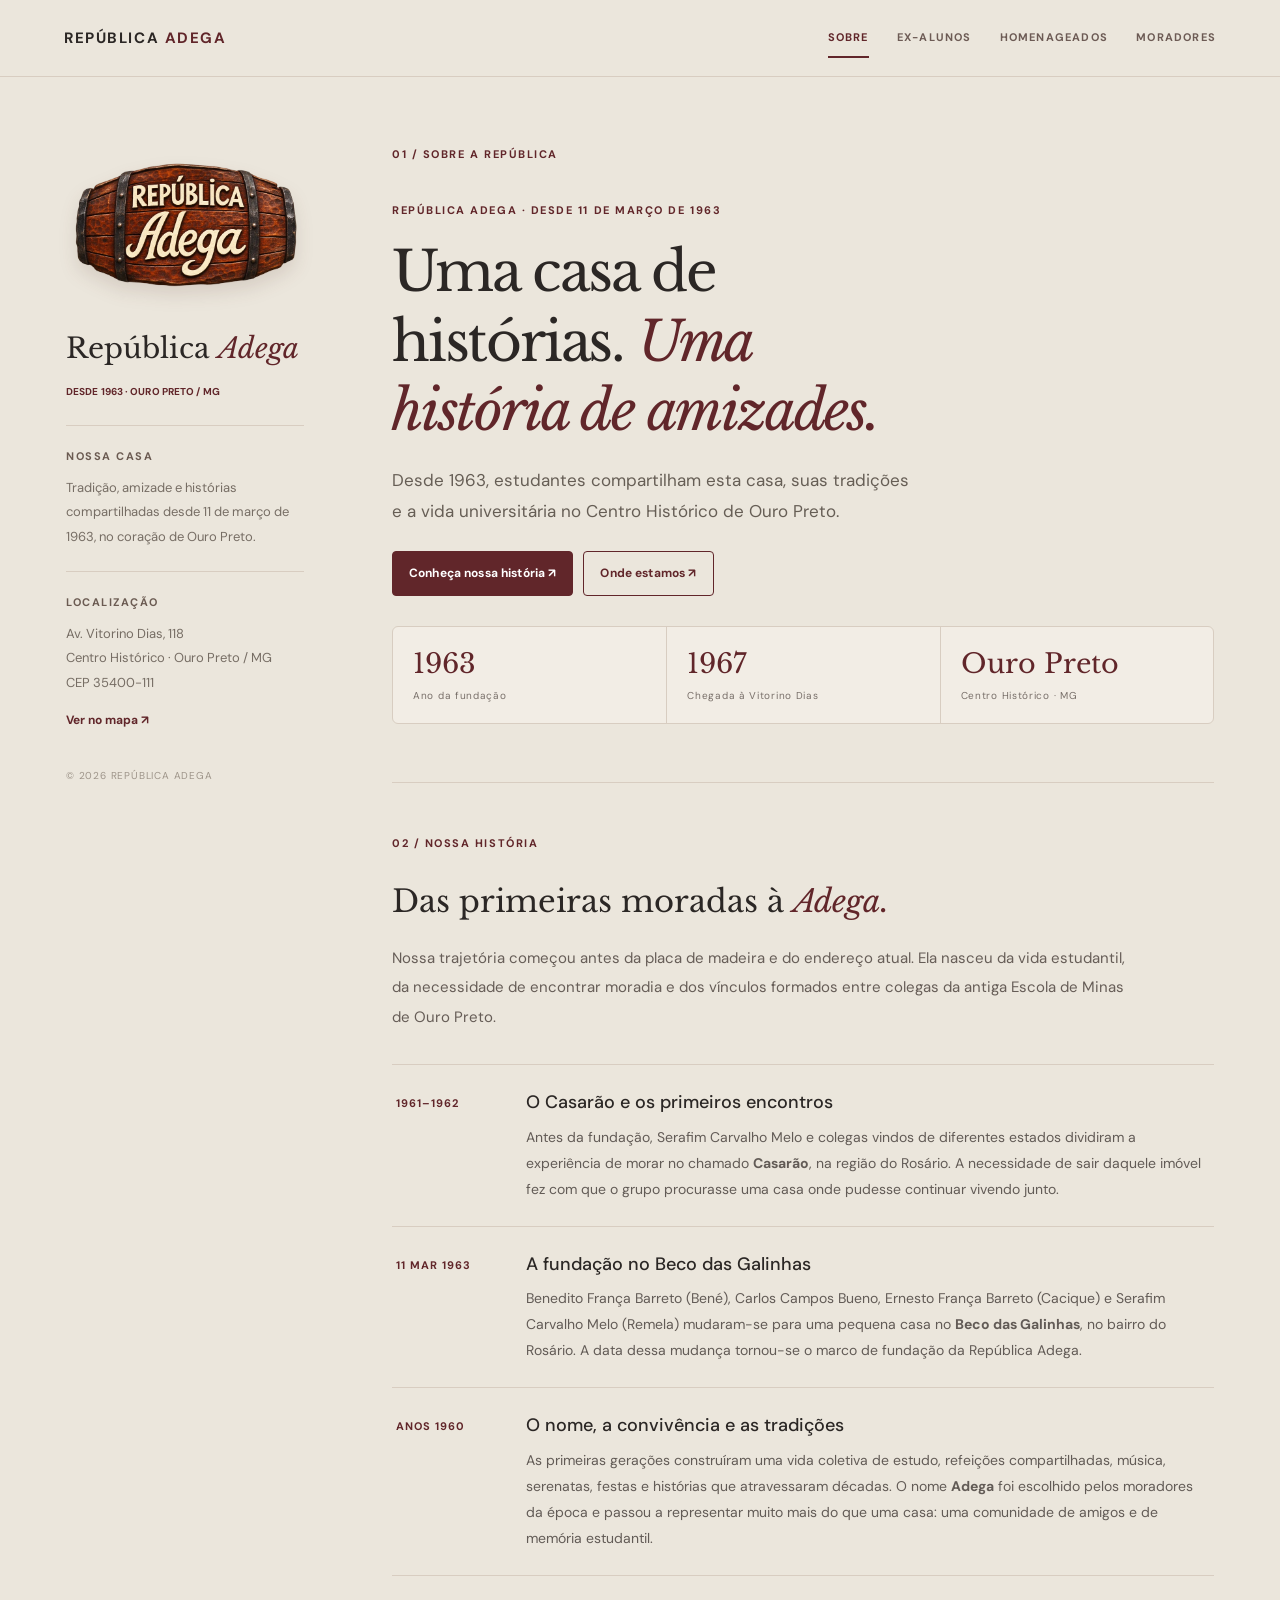
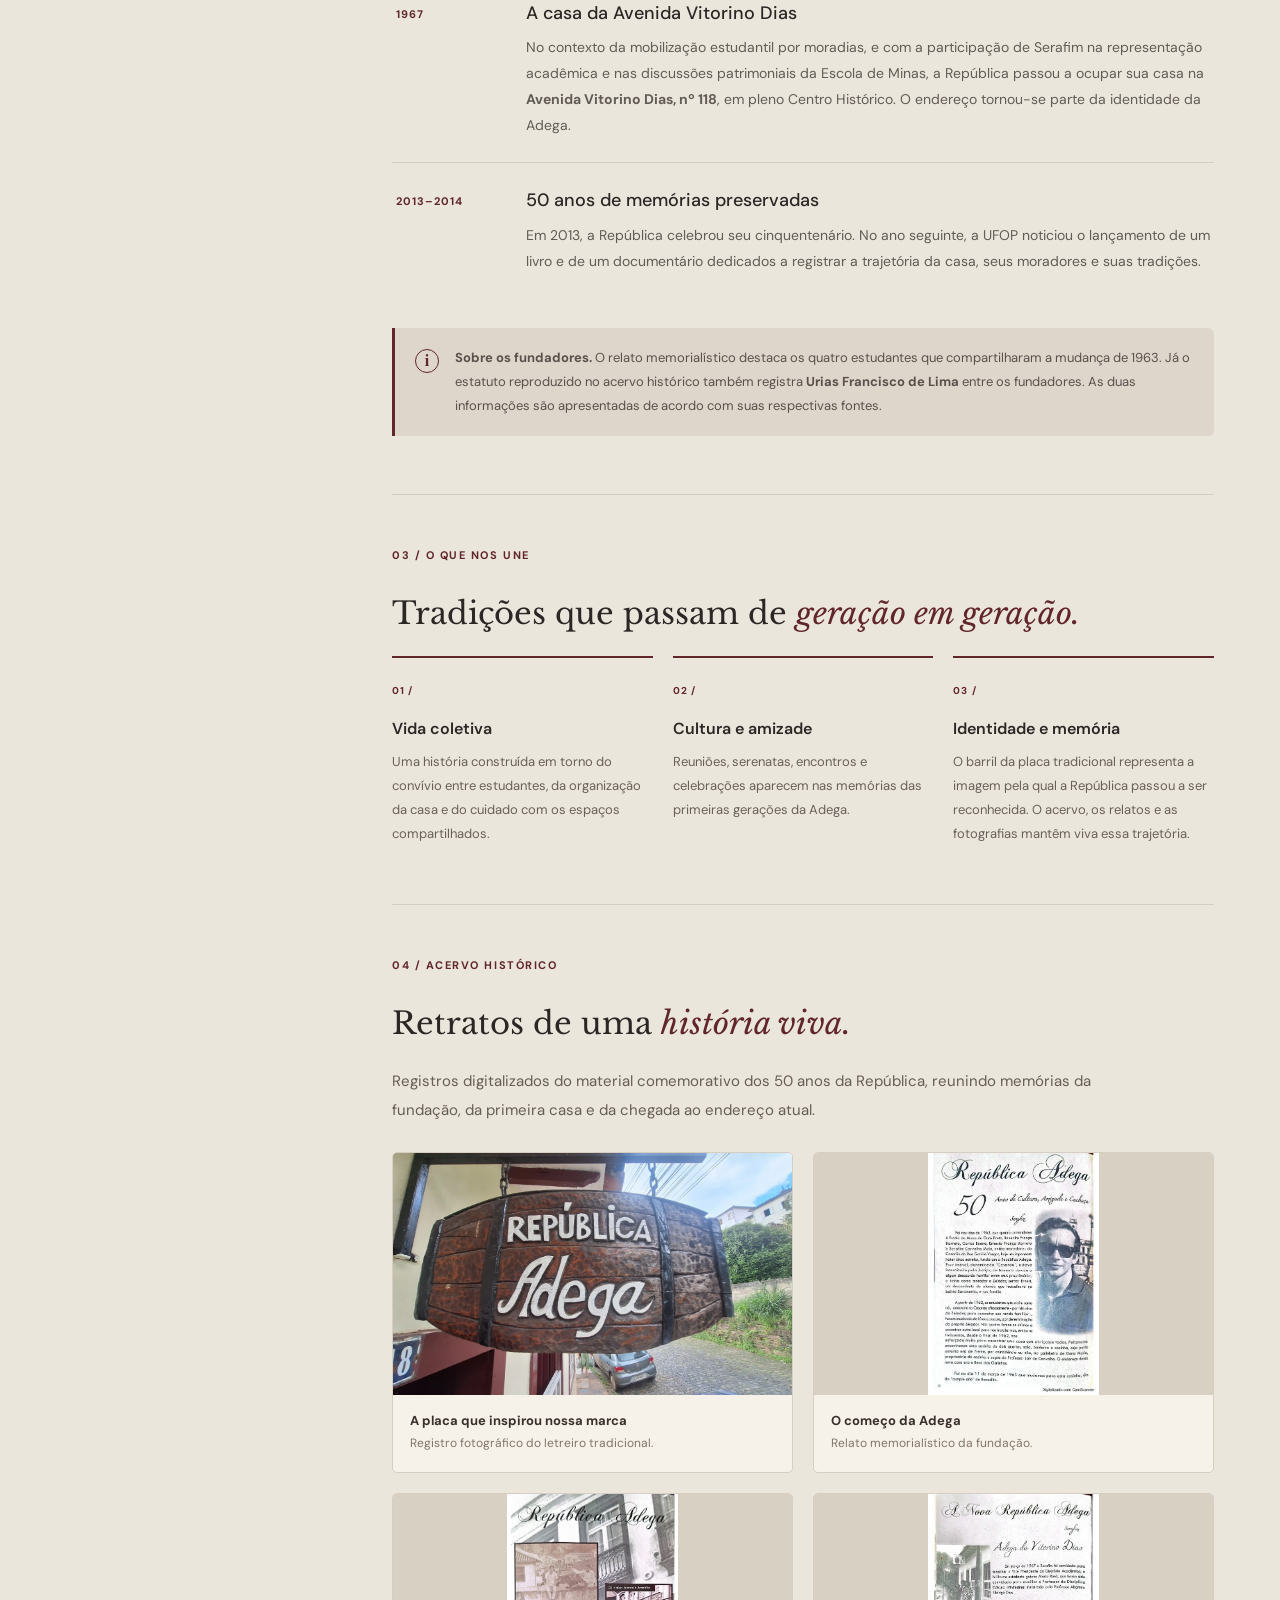
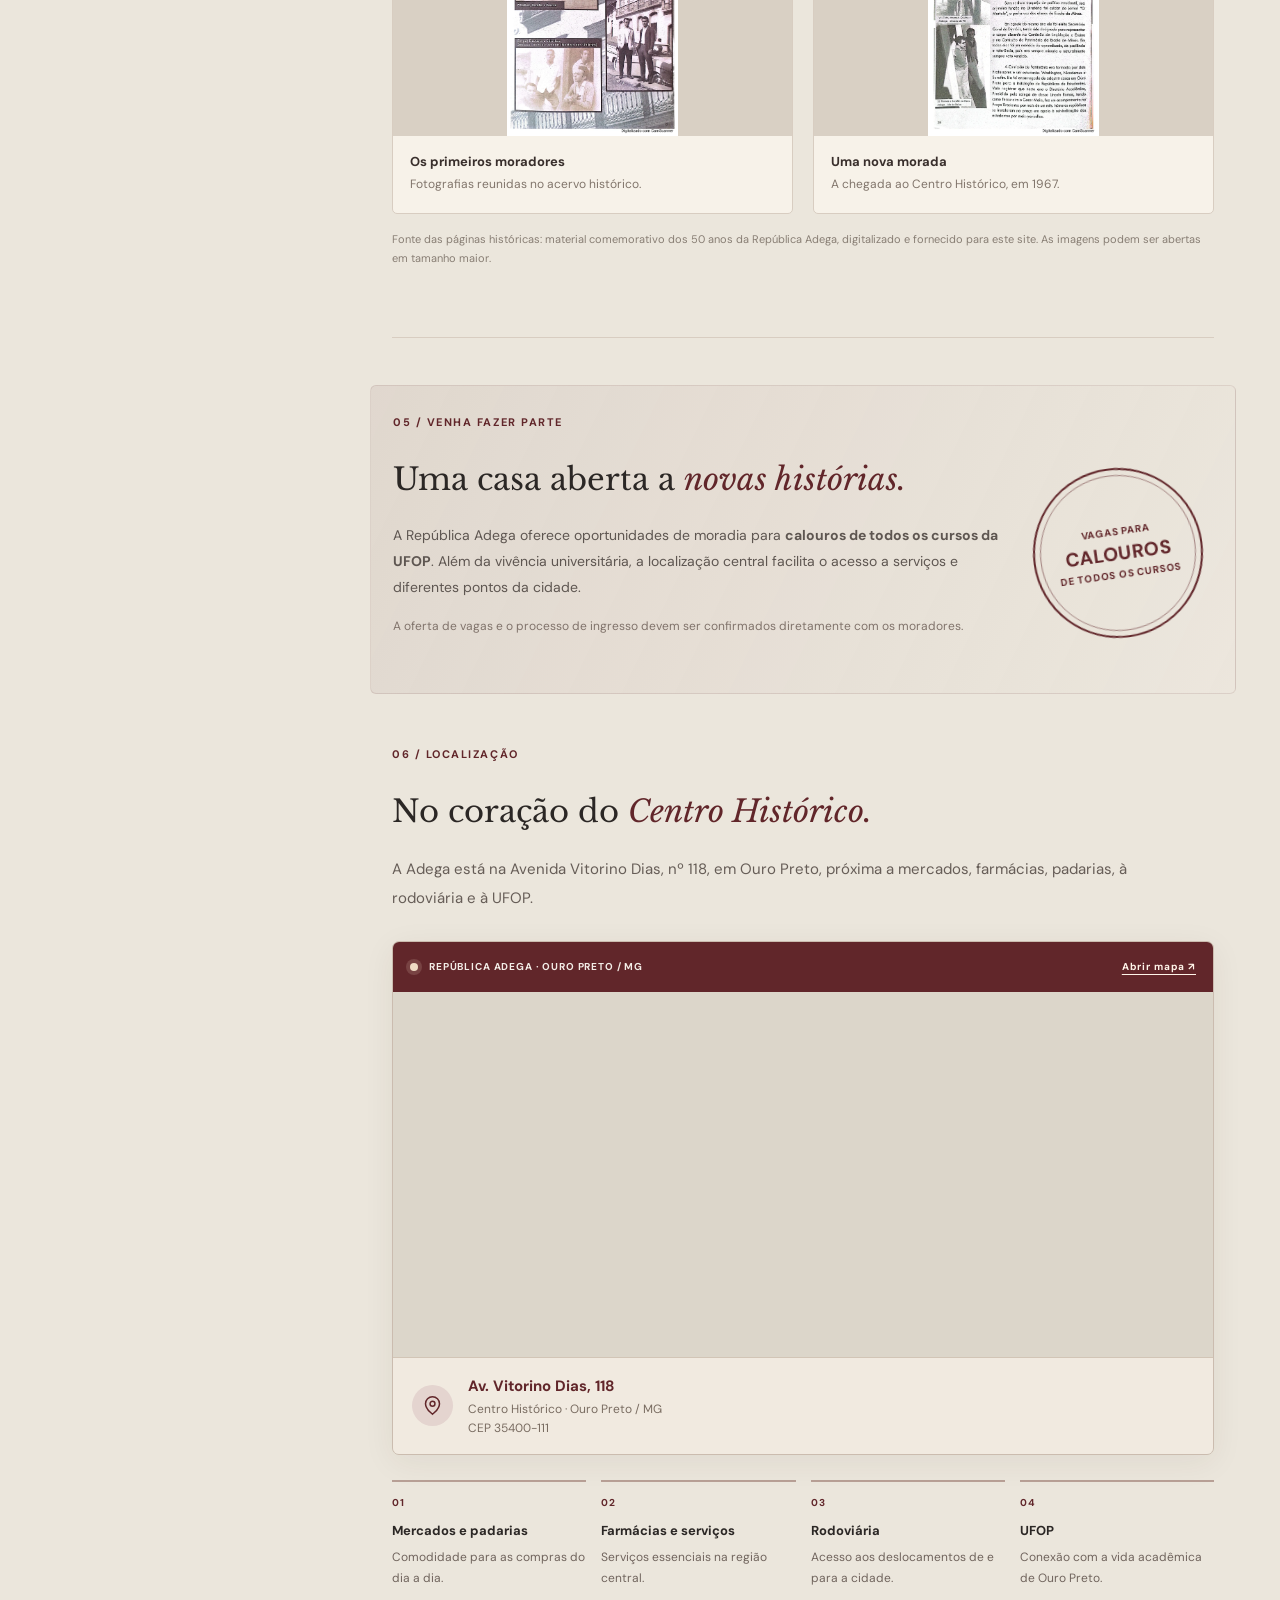
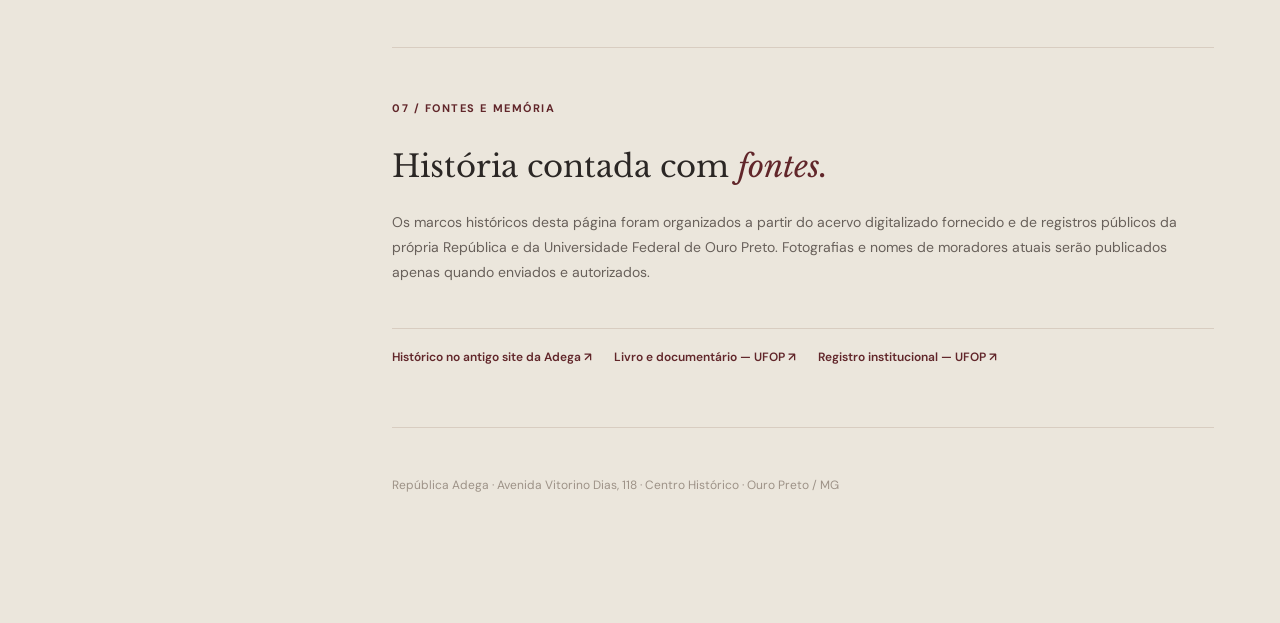
==== index.html @ cd4dc360 "Add files via upload" ====
<!DOCTYPE html>

<html lang="pt-BR">
<head>
<meta charset="utf-8"/><meta content="width=device-width,initial-scale=1" name="viewport"/>
<meta content="#ebe6dc" name="theme-color"/><meta content="A história da República Adega desde 1963, no Centro Histórico de Ouro Preto. Conheça as tradições, o acervo e a localização na Avenida Vitorino Dias, 118." name="description"/>
<meta content="Sobre — República Adega" property="og:title"/><meta content="A história da República Adega desde 1963, no Centro Histórico de Ouro Preto. Conheça as tradições, o acervo e a localização na Avenida Vitorino Dias, 118." property="og:description"/><meta content="website" property="og:type"/><meta content="pt_BR" property="og:locale"/>
<meta content="https://gabrielxcosta.github.io/republica-adega/imagens/logo-adega.png" property="og:image"/>
<link href="https://gabrielxcosta.github.io/republica-adega/" rel="canonical"/><link href="imagens/logo-adega.png" rel="icon" type="image/png"/><link href="imagens/logo-adega.png" rel="apple-touch-icon"/>
<link href="assets/site.css" rel="stylesheet"/><title>Sobre — República Adega</title>
</head>
<body data-page="sobre">
<header class="site-header"><a aria-label="República Adega — início" class="brand" href="index.html">REPÚBLICA <span class="red">ADEGA</span></a><button aria-controls="primary-nav" aria-expanded="false" aria-label="Abrir menu" class="mobile-menu" type="button">MENU <span aria-hidden="true">☰</span></button><nav aria-label="Navegação principal" class="site-nav" id="primary-nav"><a aria-current="page" class="active" data-nav="sobre" href="index.html">SOBRE</a><a data-nav="ex-alunos" href="ex-alunos.html">EX-ALUNOS</a><a data-nav="homenageados" href="homenageados.html">HOMENAGEADOS</a><a data-nav="moradores" href="moradores.html">MORADORES</a></nav></header>
<main class="page-shell"><div id="sidebar"><aside class="sidebar-inner">
<a aria-label="Voltar à página inicial" class="sidebar-logo-link" href="index.html"><img alt="Logo principal da República Adega, no formato de barril de madeira" class="sidebar-logo" height="466" src="imagens/logo-adega-700.webp" width="700"/></a>
<h2 class="sidebar-name">República <em>Adega</em></h2><span class="sidebar-email">DESDE 1963 · OURO PRETO / MG</span>
<div class="sidebar-divider"></div><h3 class="sidebar-title">NOSSA CASA</h3><p class="sidebar-text">Tradição, amizade e histórias compartilhadas desde 11 de março de 1963, no coração de Ouro Preto.</p>
<div class="sidebar-divider"></div><h3 class="sidebar-title">LOCALIZAÇÃO</h3><p class="sidebar-text">Av. Vitorino Dias, 118<br/>Centro Histórico · Ouro Preto / MG<br/>CEP 35400-111</p>
<a class="sidebar-mini-link" href="index.html#localizacao">Ver no mapa ↗</a>
<div class="sidebar-footer">© 2026 REPÚBLICA ADEGA</div></aside></div>
<div class="page-main">
<section class="paper reveal introduction" id="sobre">
<div class="section-kicker">01 / SOBRE A REPÚBLICA</div>
<div class="about-heading">
<div class="intro-copy"><p class="tiny red">REPÚBLICA ADEGA · DESDE 11 DE MARÇO DE 1963</p>
<h1>Uma casa de histórias. <em>Uma história de amizades.</em></h1>
<p class="large">Desde 1963, estudantes compartilham esta casa, suas tradições e a vida universitária no Centro Histórico de Ouro Preto.</p>
<div class="hero-actions"><a class="btn" href="#historia">Conheça nossa história <span aria-hidden="true">↗</span></a><a class="btn ghost" href="#localizacao">Onde estamos <span aria-hidden="true">↗</span></a></div>
</div>
</div>
<div aria-label="Marcos da República Adega" class="stat-ribbon"><div><strong>1963</strong><span>Ano da fundação</span></div><div><strong>1967</strong><span>Chegada à Vitorino Dias</span></div><div><strong>Ouro Preto</strong><span>Centro Histórico · MG</span></div></div>
</section>
<section class="paper reveal" id="historia">
<div class="section-kicker">02 / NOSSA HISTÓRIA</div>
<h2 class="section-title">Das primeiras moradas à <em>Adega.</em></h2>
<p class="section-intro">Nossa trajetória começou antes da placa de madeira e do endereço atual. Ela nasceu da vida estudantil, da necessidade de encontrar moradia e dos vínculos formados entre colegas da antiga Escola de Minas de Ouro Preto.</p>
<div class="timeline modern-timeline">
<article><span class="time-mark">1961–1962</span><div><h3>O Casarão e os primeiros encontros</h3><p>Antes da fundação, Serafim Carvalho Melo e colegas vindos de diferentes estados dividiram a experiência de morar no chamado <strong>Casarão</strong>, na região do Rosário. A necessidade de sair daquele imóvel fez com que o grupo procurasse uma casa onde pudesse continuar vivendo junto.</p></div></article>
<article><span class="time-mark">11 MAR 1963</span><div><h3>A fundação no Beco das Galinhas</h3><p>Benedito França Barreto (Bené), Carlos Campos Bueno, Ernesto França Barreto (Cacique) e Serafim Carvalho Melo (Remela) mudaram-se para uma pequena casa no <strong>Beco das Galinhas</strong>, no bairro do Rosário. A data dessa mudança tornou-se o marco de fundação da República Adega.</p></div></article>
<article><span class="time-mark">ANOS 1960</span><div><h3>O nome, a convivência e as tradições</h3><p>As primeiras gerações construíram uma vida coletiva de estudo, refeições compartilhadas, música, serenatas, festas e histórias que atravessaram décadas. O nome <strong>Adega</strong> foi escolhido pelos moradores da época e passou a representar muito mais do que uma casa: uma comunidade de amigos e de memória estudantil.</p></div></article>
<article><span class="time-mark">1967</span><div><h3>A casa da Avenida Vitorino Dias</h3><p>No contexto da mobilização estudantil por moradias, e com a participação de Serafim na representação acadêmica e nas discussões patrimoniais da Escola de Minas, a República passou a ocupar sua casa na <strong>Avenida Vitorino Dias, nº 118</strong>, em pleno Centro Histórico. O endereço tornou-se parte da identidade da Adega.</p></div></article>
<article><span class="time-mark">2013–2014</span><div><h3>50 anos de memórias preservadas</h3><p>Em 2013, a República celebrou seu cinquentenário. No ano seguinte, a UFOP noticiou o lançamento de um livro e de um documentário dedicados a registrar a trajetória da casa, seus moradores e suas tradições.</p></div></article>
</div>
<div class="history-note"><span aria-hidden="true" class="note-symbol">i</span><p><strong>Sobre os fundadores.</strong> O relato memorialístico destaca os quatro estudantes que compartilharam a mudança de 1963. Já o estatuto reproduzido no acervo histórico também registra <strong>Urias Francisco de Lima</strong> entre os fundadores. As duas informações são apresentadas de acordo com suas respectivas fontes.</p></div>
</section>
<section class="paper reveal history-detail">
<div class="section-kicker">03 / O QUE NOS UNE</div><h2 class="section-title">Tradições que passam de <em>geração em geração.</em></h2>
<div class="tradition-grid">
<div class="tradition"><span>01 /</span><h3>Vida coletiva</h3><p>Uma história construída em torno do convívio entre estudantes, da organização da casa e do cuidado com os espaços compartilhados.</p></div>
<div class="tradition"><span>02 /</span><h3>Cultura e amizade</h3><p>Reuniões, serenatas, encontros e celebrações aparecem nas memórias das primeiras gerações da Adega.</p></div>
<div class="tradition"><span>03 /</span><h3>Identidade e memória</h3><p>O barril da placa tradicional representa a imagem pela qual a República passou a ser reconhecida. O acervo, os relatos e as fotografias mantêm viva essa trajetória.</p></div>
</div>
</section>
<section class="paper reveal" id="acervo">
<div class="section-kicker">04 / ACERVO HISTÓRICO</div><h2 class="section-title">Retratos de uma <em>história viva.</em></h2>
<p class="section-intro">Registros digitalizados do material comemorativo dos 50 anos da República, reunindo memórias da fundação, da primeira casa e da chegada ao endereço atual.</p>
<div class="archive-grid">
<figure class="archive-feature"><a href="imagens/placa-original.webp" rel="noopener" target="_blank"><img alt="Placa de madeira original da República Adega, pendurada na fachada" loading="lazy" src="imagens/placa-original.webp"/></a><figcaption><strong>A placa que inspirou nossa marca</strong><span>Registro fotográfico do letreiro tradicional.</span></figcaption></figure>
<figure><a href="imagens/historia-fundacao.webp" rel="noopener" target="_blank"><img alt="Página histórica sobre a fundação da República Adega" loading="lazy" src="imagens/historia-fundacao.webp"/></a><figcaption><strong>O começo da Adega</strong><span>Relato memorialístico da fundação.</span></figcaption></figure>
<figure><a href="imagens/album-fundadores.webp" rel="noopener" target="_blank"><img alt="Fotografias históricas dos primeiros moradores da República Adega" loading="lazy" src="imagens/album-fundadores.webp"/></a><figcaption><strong>Os primeiros moradores</strong><span>Fotografias reunidas no acervo histórico.</span></figcaption></figure>
<figure><a href="imagens/historia-vitorino-dias.webp" rel="noopener" target="_blank"><img alt="Página do acervo sobre a mudança da República Adega para a Vitorino Dias" loading="lazy" src="imagens/historia-vitorino-dias.webp"/></a><figcaption><strong>Uma nova morada</strong><span>A chegada ao Centro Histórico, em 1967.</span></figcaption></figure>
</div>
<p class="source-line">Fonte das páginas históricas: material comemorativo dos 50 anos da República Adega, digitalizado e fornecido para este site. As imagens podem ser abertas em tamanho maior.</p>
</section>
<section class="paper reveal vacancies" id="vagas">
<div class="section-kicker">05 / VENHA FAZER PARTE</div><div class="vacancy-content"><div><h2 class="section-title">Uma casa aberta a <em>novas histórias.</em></h2><p>A República Adega oferece oportunidades de moradia para <strong>calouros de todos os cursos da UFOP</strong>. Além da vivência universitária, a localização central facilita o acesso a serviços e diferentes pontos da cidade.</p><p class="fine-print">A oferta de vagas e o processo de ingresso devem ser confirmados diretamente com os moradores.</p></div><div aria-label="Calouros de todos os cursos" class="vacancy-seal"><span>VAGAS PARA</span><strong>CALOUROS</strong><small>DE TODOS OS CURSOS</small></div></div>
</section>
<section class="paper reveal location-section" id="localizacao">
<div class="section-kicker">06 / LOCALIZAÇÃO</div><h2 class="section-title">No coração do <em>Centro Histórico.</em></h2>
<p class="section-intro">A Adega está na Avenida Vitorino Dias, nº 118, em Ouro Preto, próxima a mercados, farmácias, padarias, à rodoviária e à UFOP.</p>
<div class="map-frame"><div class="map-topline"><span aria-hidden="true" class="map-dot"></span><span>REPÚBLICA ADEGA · OURO PRETO / MG</span><a href="https://www.google.com/maps/search/?api=1&amp;query=Rep%C3%BAblica+Adega%2C+Av.+Vitorino+Dias%2C+118%2C+Ouro+Preto%2C+MG" rel="noopener" target="_blank">Abrir mapa ↗</a></div>
<iframe allowfullscreen="" loading="lazy" referrerpolicy="no-referrer-when-downgrade" src="https://www.google.com/maps?q=Rep%C3%BAblica%20Adega%2C%20Av.%20Vitorino%20Dias%2C%20118%2C%20Centro%2C%20Ouro%20Preto%20MG&amp;output=embed" title="Mapa interativo com a localização da República Adega na Avenida Vitorino Dias, 118, Ouro Preto"></iframe>
<div class="map-address"><div aria-hidden="true" class="address-pin"><svg fill="none" viewbox="0 0 24 24"><path d="M20 10c0 6-8 12-8 12S4 16 4 10a8 8 0 1116 0Z" stroke="currentColor" stroke-width="1.7"></path><circle cx="12" cy="10" r="2.8" stroke="currentColor" stroke-width="1.7"></circle></svg></div><div><strong>Av. Vitorino Dias, 118</strong><span>Centro Histórico · Ouro Preto / MG</span><span>CEP 35400-111</span></div></div>
</div>
<div class="nearby-grid"><div><span>01</span><strong>Mercados e padarias</strong><p>Comodidade para as compras do dia a dia.</p></div><div><span>02</span><strong>Farmácias e serviços</strong><p>Serviços essenciais na região central.</p></div><div><span>03</span><strong>Rodoviária</strong><p>Acesso aos deslocamentos de e para a cidade.</p></div><div><span>04</span><strong>UFOP</strong><p>Conexão com a vida acadêmica de Ouro Preto.</p></div></div>
</section>
<section class="paper reveal sources-panel"><div class="section-kicker">07 / FONTES E MEMÓRIA</div><h2 class="section-title">História contada com <em>fontes.</em></h2><p>Os marcos históricos desta página foram organizados a partir do acervo digitalizado fornecido e de registros públicos da própria República e da Universidade Federal de Ouro Preto. Fotografias e nomes de moradores atuais serão publicados apenas quando enviados e autorizados.</p><div class="link-strip"><a href="https://adega5.wixsite.com/republicaadega/slideshow" rel="noopener" target="_blank">Histórico no antigo site da Adega ↗</a><a href="https://ufop.br/noticias/repblica-adega-lana-livro-e-documentrio-sobre-sua-histria" rel="noopener" target="_blank">Livro e documentário — UFOP ↗</a><a href="https://www.prace.ufop.br/assistencia-estudantil/moradia-estudantil/modalidade-de-gestao-compartilhada/adega" rel="noopener" target="_blank">Registro institucional — UFOP ↗</a></div></section>
<p class="footer-note">República Adega · Avenida Vitorino Dias, 118 · Centro Histórico · Ouro Preto / MG</p></div></main>
<script defer="" src="assets/site.js"></script>
</body></html>
---- assets/site.css ----
@import url('https://fonts.googleapis.com/css2?family=DM+Sans:wght@400;500;600;700&family=Libre+Baskerville:ital@0;1&display=swap');
:root{--red:#61262a;--ink:#2d2926;--muted:#80766f;--border:#d8cdc1;--surface:#e4dcd0;--ivory:#ebe6dc;--card:#f7f2e9}
*{box-sizing:border-box}html{scroll-behavior:smooth}body{margin:0;background:var(--ivory);color:var(--ink);font:15px/1.8 'DM Sans',Arial,sans-serif}a{color:inherit;text-decoration:none}a:hover{color:var(--red)}button{font:inherit;cursor:pointer}em{font-family:'Libre Baskerville',Georgia,serif;font-weight:400;color:var(--red)}.red{color:var(--red)}
.site-header{height:84px;padding:0 max(5vw,calc((100vw - 1220px)/2));display:flex;align-items:center;justify-content:space-between;gap:24px;border-bottom:1px solid var(--border);background:rgba(235,230,220,.95);backdrop-filter:blur(14px);position:sticky;top:0;z-index:30}.brand{font-weight:700;font-size:16px;letter-spacing:.09em;white-space:nowrap}.site-nav{display:flex;align-items:center;gap:28px}.site-nav a{font-size:11px;letter-spacing:.11em;font-weight:700;color:#655d56}.site-nav a:hover,.site-nav a.active{color:var(--red)}.mobile-menu{display:none;border:1px solid var(--border);background:transparent;border-radius:5px;padding:7px 10px;color:var(--red);font-size:12px}
.page-shell{max-width:1220px;padding:70px 36px 115px;margin:auto;display:grid;grid-template-columns:255px minmax(0,1fr);gap:75px;align-items:start}#sidebar{position:sticky;top:135px}.sidebar-inner{max-width:235px}.portrait{height:164px;width:164px;object-fit:cover;border-radius:50%;border:5px solid #eee4d0;display:block;margin-bottom:23px}.sidebar-name{font:400 26px/1.32 'Libre Baskerville',Georgia,serif;margin:0 0 13px}.sidebar-email{font-size:10px;font-weight:700;color:var(--red);letter-spacing:.01em;overflow-wrap:anywhere}.sidebar-divider{width:100%;height:1px;background:var(--border);margin:26px 0}.sidebar-title,.section-kicker,.tiny,.category,.eyebrow{font-size:11px;letter-spacing:.14em;color:var(--red);font-weight:700}.sidebar-title{color:#665d56;margin:0 0 9px}.sidebar-text{font-size:13px;color:#766d64;line-height:1.9;margin:0}.sidebar-footer{margin-top:54px;font-size:10px;color:#9d9489;letter-spacing:.08em}.page-main{min-width:0}.paper{border-bottom:1px solid var(--border);padding:8px 0 58px;margin-bottom:47px}.paper:last-child{border:0}.section-kicker{margin-bottom:29px}h1,h2,h3,p{overflow-wrap:break-word}h1{font:400 clamp(35px,3.8vw,52px)/1.27 'Libre Baskerville',Georgia,serif;letter-spacing:-.04em;margin:0 0 22px}h2.section-title{font:400 clamp(23px,2.4vw,34px)/1.45 'Libre Baskerville',Georgia,serif;margin:0 0 21px}.large,.lead{color:#665e55;font-size:18px;line-height:1.9}.muted{color:var(--muted)}
.about-heading{display:grid;grid-template-columns:minmax(0,1fr) 244px;gap:26px;align-items:center;margin-bottom:50px}.about-heading .tiny{margin-bottom:17px}.about-heading .large{margin:0}.emblem-wrap{height:251px;display:flex;align-items:center;justify-content:center;flex-direction:column}.emblem-wrap img{width:210px;height:210px;object-fit:contain;display:block}.emblem-label,.small-mono{font-size:10px;letter-spacing:.12em;color:#9c8f82;text-align:center}.info-grid{display:grid;grid-template-columns:1fr 1fr;gap:46px}.info-grid h2,.paper h2:not(.section-title){font-size:12px;letter-spacing:.13em;color:var(--red);font-family:'DM Sans',Arial,sans-serif;font-weight:700;margin:0 0 14px}.info-grid h2:not(:first-child){margin-top:40px}.info-grid p{font-size:14px;color:#665f57;margin:0}.details{display:grid;grid-template-columns:90px minmax(0,1fr);gap:11px 13px;font-size:13px;margin:0}.details dt{color:#92877b}.details dd{margin:0;color:#61574f}.link-strip{border-top:1px solid var(--border);margin-top:43px;padding-top:18px;display:flex;gap:12px 22px;flex-wrap:wrap}.link-strip a,.text-link{font-size:12px;font-weight:600;color:var(--red)}.two-col{display:grid;grid-template-columns:1.4fr .85fr;gap:35px}.two-col p{color:#665f57}
.reveal{opacity:0;transform:translateY(19px);transition:opacity .85s ease,transform 1s cubic-bezier(.19,1,.22,1)}.reveal.visible{opacity:1;transform:none}.detail-card,.timeline article{border-top:1px solid var(--border);padding:25px 0}.detail-card h2,.timeline h3{font:500 19px/1.45 'DM Sans',sans-serif!important;color:var(--ink)!important;letter-spacing:0!important;margin:6px 0 10px!important}.detail-card p,.timeline p{font-size:14px;color:#71685e}.project-grid{display:grid;grid-template-columns:repeat(2,minmax(0,1fr));gap:24px}.project-card{border:1px solid var(--border);background:var(--card);border-radius:6px;overflow:hidden;padding-bottom:18px}.project-cover{display:flex;height:185px;align-items:center;justify-content:center;background:var(--surface);border-bottom:1px solid var(--border);transition:background .4s}.project-cover:hover{background:#eaddca}.project-icon{width:160px;height:140px;object-fit:contain}.card-meta{display:flex;justify-content:space-between;font-size:11px;letter-spacing:.1em;color:var(--red);padding:14px 18px 0}.project-card h2{font:600 17px/1.4 'DM Sans',sans-serif!important;margin:10px 18px!important;color:var(--ink)!important;letter-spacing:0!important}.project-card p{font-size:13px;color:#766c62;margin:10px 18px 18px}.pill-list{display:flex;gap:8px;flex-wrap:wrap}.pill-list span{font-size:12px;color:#74695e;padding:7px 12px;border:1px solid var(--border);border-radius:20px}.timeline{margin-bottom:30px}.timeline article{border-left:2px solid #aa7678;border-top:0;padding:2px 0 18px 20px}.timeline span{font-size:12px;font-weight:700;color:var(--red)}.footer-note{color:#9d9287;font-size:12px}.placeholder{background:var(--surface);border:1px dashed #cbbca8;border-radius:6px;padding:24px;color:#74695e;font-size:13px}.person-cover{width:100%;height:185px;object-fit:cover;display:block}.hero-quote{padding:20px 25px;border-left:3px solid var(--red);background:var(--surface);font:italic 18px/1.7 'Libre Baskerville',Georgia,serif;color:var(--red)}
@media(max-width:1000px){.page-shell{gap:35px;grid-template-columns:210px 1fr;padding:48px 25px}.site-header{padding:0 25px}.site-nav{gap:14px}.about-heading{grid-template-columns:1fr 190px}.emblem-wrap img{width:190px;height:190px}}
@media(max-width:740px){.site-header{height:70px;flex-wrap:wrap}.site-nav{gap:10px;overflow-x:auto;width:100%;order:3;padding:0 0 8px}.site-header{height:auto;min-height:82px;padding:12px 18px 0}.page-shell{display:block;padding:30px 22px}.sidebar-inner{max-width:none;display:grid;grid-template-columns:90px 1fr;gap:0 16px;align-items:start}.portrait{height:85px;width:85px;grid-row:span 3}.sidebar-name{font-size:20px}.sidebar-divider,.sidebar-title,.sidebar-text,.sidebar-footer{grid-column:span 2}.sidebar-divider{margin:15px 0}.sidebar-footer{display:none}#sidebar{position:static;margin-bottom:37px}.about-heading{grid-template-columns:1fr}.emblem-wrap{height:210px}.info-grid,.two-col{grid-template-columns:1fr;gap:25px}.project-grid{grid-template-columns:1fr}.paper{padding-bottom:37px;margin-bottom:32px}}
@media(prefers-reduced-motion:reduce){.reveal{opacity:1;transform:none;transition:none}html{scroll-behavior:auto}}

/* Site República Adega — atualização do esquema original; marfim + vinho Goya. */
:root{--red:#61262a;--ink:#2b2725;--muted:#786f68;--border:#d8cdc1;--surface:#e4dcd0;--ivory:#ebe6dc;--card:#f7f2e9}
body{background:var(--ivory)}::selection{background:#61262a;color:#f6f0e7}
a:focus-visible,button:focus-visible{outline:3px solid #a66a68;outline-offset:4px}
.site-header{background:rgba(235,230,220,.96);height:77px}.brand{font-size:15px;letter-spacing:.105em}
.site-nav a{color:#6d5b55}.site-nav a.active{color:var(--red);position:relative}.site-nav a.active:after{content:"";position:absolute;bottom:-10px;left:0;right:0;border-bottom:2px solid var(--red)}
.page-shell{grid-template-columns:252px minmax(0,1fr);gap:74px;padding-top:64px}.sidebar-inner{max-width:238px}.sidebar-logo-link{display:block;width:100%;margin:0 0 20px}.sidebar-logo{width:100%;height:auto;max-height:170px;object-fit:contain;display:block;filter:drop-shadow(0 9px 9px rgba(76,33,22,.12))}.sidebar-name{font-size:28px;margin:0 0 9px}.sidebar-name em{font-size:1em}.sidebar-divider{margin:21px 0}.sidebar-title{color:#6b5b52}.sidebar-mini-link{font-size:12px;color:var(--red);font-weight:700;display:inline-block;margin-top:14px}.sidebar-footer{margin-top:34px}
.paper{padding-top:4px}.section-kicker{margin-bottom:25px}.section-title{max-width:780px}.section-intro{font-size:15px;line-height:1.95;color:#665d57;max-width:750px;margin:0 0 27px}h1{font-size:clamp(38px,4.3vw,56px)}.lead{max-width:760px}
.about-heading{grid-template-columns:minmax(0,1fr) 280px;gap:18px;margin-bottom:30px;align-items:center}.about-heading h1{margin:6px 0 18px}.about-heading .large{font-size:17px;line-height:1.8}.hero-brand-art{position:relative;min-height:215px;display:flex;flex-direction:column;align-items:center;justify-content:center;background:radial-gradient(ellipse at 50% 50%,#f3ede5 0%,rgba(243,237,229,.1) 70%);border-radius:24px}.hero-brand-art img{width:100%;max-width:275px;height:auto;object-fit:contain;filter:drop-shadow(0 8px 8px rgba(64,29,22,.13))}.hero-brand-art span{letter-spacing:.12em;font-size:9px;font-weight:700;text-align:center;color:#8f7e73;margin-top:5px}
.hero-actions{display:flex;gap:10px;flex-wrap:wrap;margin-top:24px}.btn{color:white;background:var(--red);border:1px solid var(--red);border-radius:4px;font-weight:700;padding:11px 16px;font-size:12px;letter-spacing:.012em;transition:background .2s,transform .2s}.btn:hover{color:white;background:#77373a;transform:translateY(-2px)}.btn.ghost{background:transparent;color:var(--red)}.btn.ghost:hover{background:#e9d9d2;color:var(--red)}
.stat-ribbon{border:1px solid var(--border);border-radius:6px;display:grid;grid-template-columns:repeat(3,1fr);background:rgba(249,245,239,.5)}.stat-ribbon>div{padding:18px 20px;display:flex;flex-direction:column;min-width:0}.stat-ribbon>div+div{border-left:1px solid var(--border)}.stat-ribbon strong{font:400 27px/1.4 'Libre Baskerville',Georgia,serif;color:var(--red)}.stat-ribbon span{font-size:10px;letter-spacing:.07em;color:#786f69;margin-top:4px}
.modern-timeline{padding-top:5px}.modern-timeline article{display:grid;grid-template-columns:112px minmax(0,1fr);gap:18px;border-top:1px solid var(--border);border-left:0;padding:24px 4px 23px}.modern-timeline .time-mark{display:block;padding:5px 0;color:var(--red);font-size:11px;font-weight:700;letter-spacing:.09em}.modern-timeline h3{font:500 18px/1.55 'DM Sans',sans-serif!important;margin:0 0 8px!important}.modern-timeline p{margin:0;color:#625b56;line-height:1.85;font-size:14px}.history-note{display:flex;align-items:flex-start;gap:16px;background:#dfd6cb;border-left:3px solid var(--red);padding:18px 20px;margin-top:16px;border-radius:0 6px 6px 0}.history-note p{margin:0;color:#5b504c;font-size:13px;line-height:1.85}.note-symbol{font:600 16px/1.2 Georgia,serif;color:var(--red);border:1.5px solid var(--red);width:24px;height:24px;display:flex;flex-shrink:0;justify-content:center;align-items:center;border-radius:50%;margin-top:3px}
.tradition-grid{display:grid;grid-template-columns:repeat(3,minmax(0,1fr));gap:20px}.tradition{border-top:2px solid var(--red);padding-top:18px}.tradition>span{color:var(--red);font-weight:700;font-size:10px;letter-spacing:.11em}.tradition h3{font:600 16px/1.5 'DM Sans',sans-serif;color:var(--ink);margin:14px 0 9px}.tradition p{font-size:13px;color:#69605a;line-height:1.85;margin:0}
.archive-grid{display:grid;grid-template-columns:repeat(2,minmax(0,1fr));gap:20px}.archive-grid figure{margin:0;border:1px solid var(--border);border-radius:5px;overflow:hidden;background:#f7f2e9}.archive-grid figure a{height:242px;display:flex;align-items:center;justify-content:center;overflow:hidden;background:#d9d0c4}.archive-grid figure img{width:100%;height:100%;object-fit:cover;object-position:top center;transition:transform .35s}.archive-grid figure a:hover img{transform:scale(1.035)}.archive-grid figure:not(.archive-feature) a img{object-fit:contain;background:#d9d0c4}.archive-grid figcaption{padding:14px 17px 18px;display:flex;flex-direction:column}.archive-grid figcaption strong{font-size:13px;color:#392f2c}.archive-grid figcaption span{font-size:12px;color:#81756b}.archive-feature a img{object-fit:cover;object-position:center}.source-line{font-size:11px;line-height:1.7;color:#887e74;margin-top:16px}
.vacancies{background:linear-gradient(116deg,rgba(97,38,42,.075),rgba(243,236,227,.15));padding:27px 22px 44px;margin-left:-22px;margin-right:-22px;border:1px solid rgba(97,38,42,.11);border-radius:6px}.vacancy-content{display:grid;grid-template-columns:minmax(0,1fr) 180px;gap:18px;align-items:center}.vacancy-content p{font-size:14px;color:#5e5651;line-height:1.85}.fine-print{font-size:12px!important;color:#80736b!important}.vacancy-seal{border:2px solid var(--red);color:var(--red);border-radius:50%;width:170px;height:170px;transform:rotate(-8deg);display:flex;justify-content:center;align-items:center;flex-direction:column;text-align:center;outline:1px solid rgba(97,38,42,.5);outline-offset:-8px}.vacancy-seal span,.vacancy-seal small{letter-spacing:.08em;font-size:10px;font-weight:700}.vacancy-seal strong{font:700 19px 'DM Sans',sans-serif;letter-spacing:.02em}
.map-frame{position:relative;overflow:hidden;border:1px solid #cbbcaf;background:#dcd6ca;border-radius:7px;box-shadow:0 7px 32px rgba(62,42,35,.065)}.map-topline{min-height:50px;padding:9px 17px;display:flex;align-items:center;gap:11px;background:#61262a;color:#f3ede7;font-weight:700;letter-spacing:.085em;font-size:10px}.map-topline a{margin-left:auto;color:#fff4e9;white-space:nowrap;text-decoration:underline;text-underline-offset:4px}.map-topline a:hover{color:white}.map-dot{background:#eedbc4;width:8px;height:8px;border-radius:50%;box-shadow:0 0 0 4px rgba(238,219,196,.16)}.map-frame iframe{display:block;width:100%;height:365px;border:0;filter:saturate(.7) contrast(.93)}.map-address{display:flex;gap:15px;align-items:center;padding:15px 19px;background:#f1eae0;border-top:1px solid #d2c5b6}.address-pin{display:flex;align-items:center;justify-content:center;width:41px;height:41px;border-radius:50%;background:#e4d4cf;color:var(--red);flex-shrink:0}.address-pin svg{width:21px;height:21px}.map-address strong{display:block;font-size:15px;color:var(--red)}.map-address span{display:block;font-size:12px;color:#796c61;line-height:1.65}.nearby-grid{margin-top:25px;display:grid;grid-template-columns:repeat(4,minmax(0,1fr));gap:15px}.nearby-grid>div{padding-top:12px;border-top:2px solid #b8a096}.nearby-grid span{display:block;color:var(--red);font-size:10px;letter-spacing:.1em;font-weight:700;margin-bottom:10px}.nearby-grid strong{font-size:13px;display:block;line-height:1.4}.nearby-grid p{font-size:12px;color:#70645d;margin:7px 0 0;line-height:1.75}.sources-panel p{color:#68605a;font-size:14px}.link-strip a{text-decoration:none}.link-strip a:hover{text-decoration:underline;text-underline-offset:3px}
.intro-rule{height:1px;background:var(--border);margin:32px 0}.people-grid{display:grid;grid-template-columns:repeat(2,minmax(0,1fr));gap:16px}.people-entry{background:#f5f0e7;border:1px solid var(--border);border-radius:5px;padding:18px}.record-label{font-size:10px;color:var(--red);font-weight:700;letter-spacing:.11em}.people-entry h3{font:600 17px/1.35 'DM Sans',sans-serif;margin:14px 0 7px}.people-entry p{margin:0;font-size:13px;color:#776e66}.archive-callout{display:grid;grid-template-columns:175px minmax(0,1fr);gap:25px;align-items:center;background:#f5f0e7;border:1px solid var(--border);border-radius:6px;padding:16px}.archive-callout img{width:100%;height:180px;object-fit:cover;object-position:top;border-radius:3px}.archive-callout h3{font:600 20px 'DM Sans',sans-serif}.archive-callout p{font-size:14px;color:#73695f}.honor-panel,.person-tile{display:flex;align-items:center;gap:30px;padding:25px;background:#f5f0e7;border:1px solid var(--border);border-radius:6px}.honor-mark{border:2px solid var(--red);border-radius:50%;width:110px;height:110px;display:flex;align-items:center;justify-content:center;font:italic 65px 'Libre Baskerville',serif;color:var(--red);flex-shrink:0}.honor-panel h3,.person-tile h3{font:600 19px 'DM Sans',sans-serif;margin:7px 0}.honor-panel p,.person-tile p{font-size:14px;color:#766a60}.person-symbol{max-width:130px;flex-shrink:0}.person-symbol img{display:block;width:100%;height:auto}
@media(max-width:1000px){.page-shell{gap:35px;grid-template-columns:210px minmax(0,1fr);padding-left:25px;padding-right:25px}.about-heading{grid-template-columns:minmax(0,1fr) 200px}.vacancy-content{grid-template-columns:minmax(0,1fr) 160px}.vacancy-seal{width:150px;height:150px}.nearby-grid{grid-template-columns:repeat(2,minmax(0,1fr))}}
@media(max-width:740px){.site-header{display:flex;min-height:68px;height:auto;padding:12px 17px;flex-wrap:wrap}.brand{font-size:13px}.mobile-menu{display:flex;align-items:center;gap:7px;margin-left:auto;min-height:35px}.site-nav{display:none;width:100%;order:3;gap:0;flex-direction:column;overflow:visible;padding:7px 0;border-top:1px solid var(--border)}.site-nav.open{display:flex}.site-nav a{display:block;padding:9px 2px;font-size:12px}.site-nav a.active:after{display:none}.page-shell{padding:28px 20px 80px}.sidebar-inner{display:grid;grid-template-columns:125px minmax(0,1fr);gap:0 14px;align-items:center}.sidebar-logo-link{grid-row:span 2;margin:0}.sidebar-logo{height:auto;max-height:116px}.sidebar-name{font-size:23px}.sidebar-email{align-self:start}.sidebar-divider,.sidebar-title,.sidebar-text,.sidebar-mini-link,.sidebar-footer{grid-column:1/-1}.sidebar-title,.sidebar-text:nth-of-type(1){display:none}.sidebar-divider{margin:12px 0}.sidebar-footer{display:none}.sidebar-mini-link{margin-top:6px}.about-heading{grid-template-columns:1fr;gap:25px}.hero-brand-art{min-height:160px}.hero-brand-art img{max-width:285px}.stat-ribbon>div{padding:14px 10px}.stat-ribbon strong{font-size:17px}.stat-ribbon span{font-size:10px}.modern-timeline article{grid-template-columns:1fr;gap:5px}.tradition-grid,.archive-grid,.people-grid{grid-template-columns:1fr}.vacancies{margin-left:0;margin-right:0;padding:22px 18px}.vacancy-content{grid-template-columns:1fr}.vacancy-seal{margin:auto}.map-frame iframe{height:325px}.map-topline{flex-wrap:wrap;font-size:9px;gap:8px}.map-topline a{margin-left:auto}.nearby-grid{grid-template-columns:repeat(2,minmax(0,1fr));gap:15px}.archive-callout{grid-template-columns:125px minmax(0,1fr);gap:14px}.archive-callout img{height:140px}.honor-panel,.person-tile{gap:16px}.honor-mark{width:75px;height:75px;font-size:47px}.person-symbol{width:95px}}
@media(max-width:420px){.page-shell{padding-left:15px;padding-right:15px}.archive-callout{grid-template-columns:1fr}.archive-callout img{height:190px}.honor-panel,.person-tile{flex-direction:column;align-items:flex-start}.nearby-grid{grid-template-columns:1fr}.stat-ribbon{grid-template-columns:1fr}.stat-ribbon>div+div{border-left:0;border-top:1px solid var(--border)}.stat-ribbon>div{display:flex;flex-direction:row;justify-content:space-between;gap:12px}.stat-ribbon span{align-self:center}}
@media(prefers-reduced-motion:reduce){.reveal{opacity:1;transform:none;transition:none}.hero-brand-art img,.btn{transition:none}}
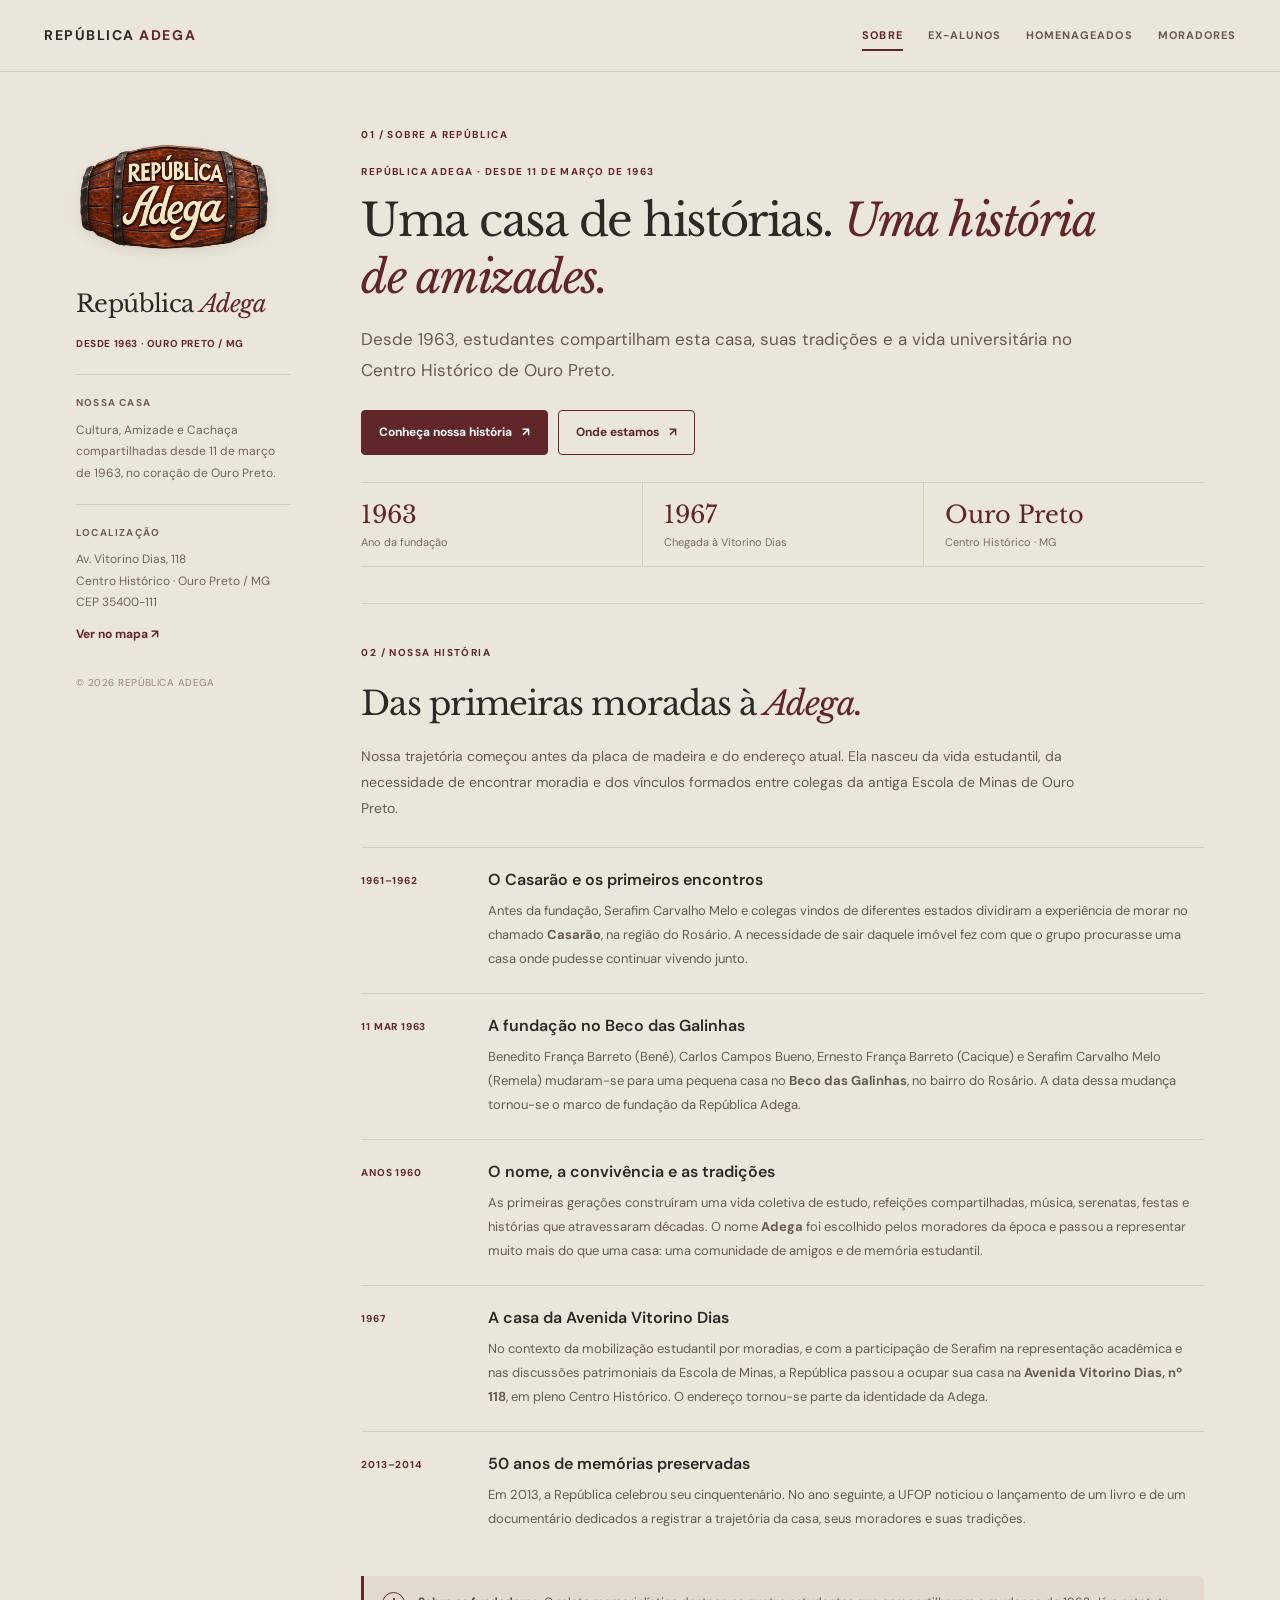
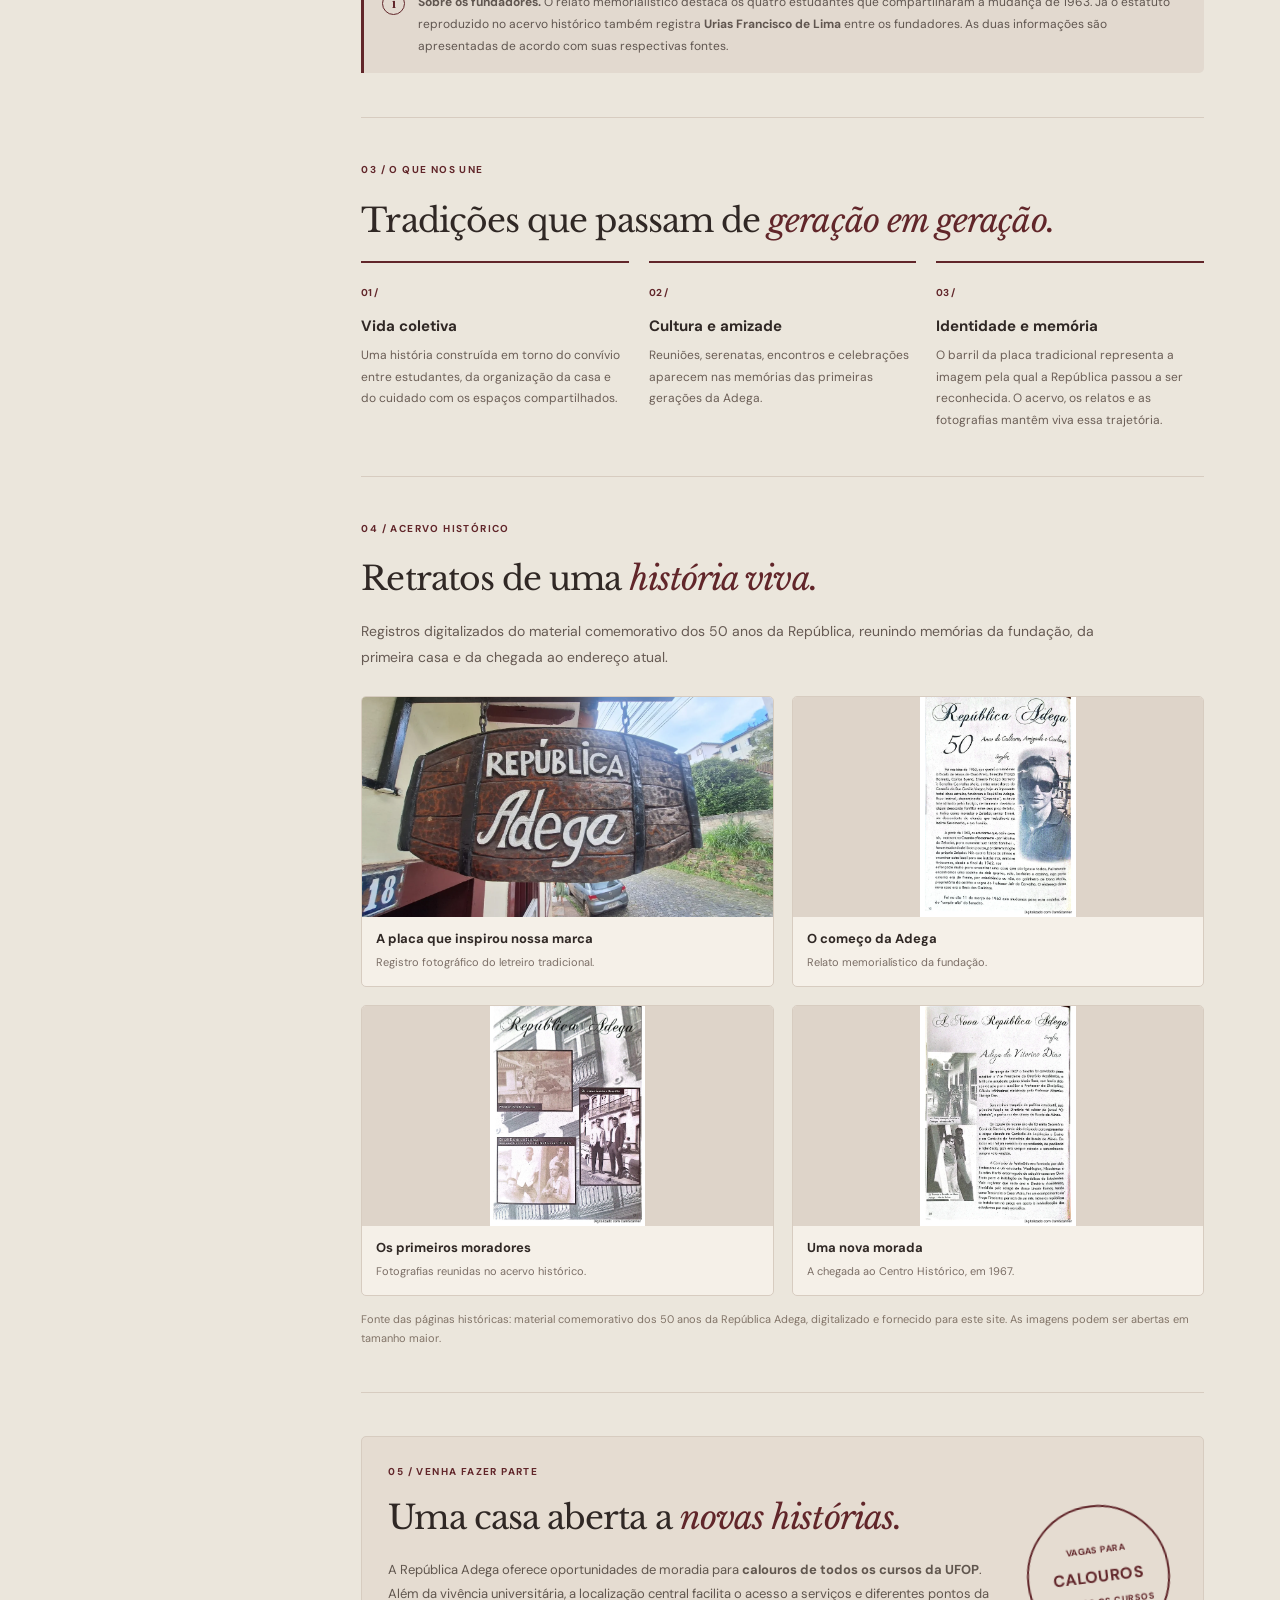
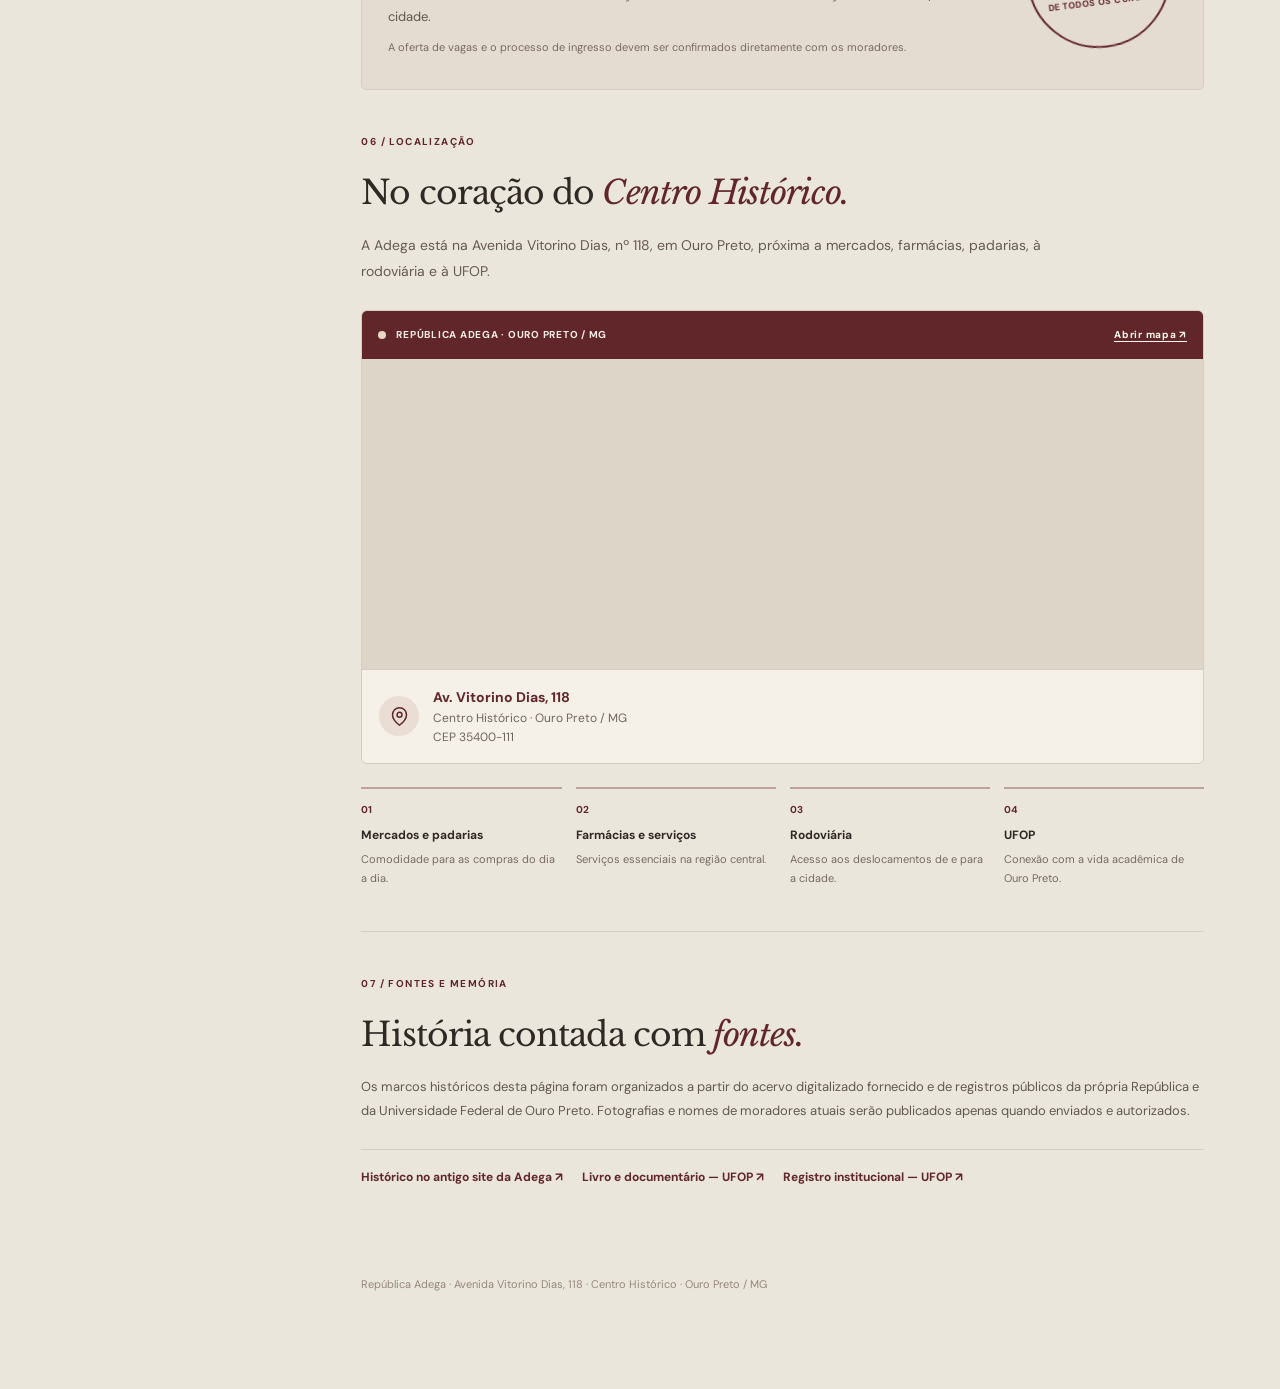
==== commit 3ce21b5b: "Update index.html" ====
--- a/index.html
+++ b/index.html
@@ -14,7 +14,7 @@
 <main class="page-shell"><div id="sidebar"><aside class="sidebar-inner">
 <a aria-label="Voltar à página inicial" class="sidebar-logo-link" href="index.html"><img alt="Logo principal da República Adega, no formato de barril de madeira" class="sidebar-logo" height="466" src="imagens/logo-adega-700.webp" width="700"/></a>
 <h2 class="sidebar-name">República <em>Adega</em></h2><span class="sidebar-email">DESDE 1963 · OURO PRETO / MG</span>
-<div class="sidebar-divider"></div><h3 class="sidebar-title">NOSSA CASA</h3><p class="sidebar-text">Tradição, amizade e histórias compartilhadas desde 11 de março de 1963, no coração de Ouro Preto.</p>
+<div class="sidebar-divider"></div><h3 class="sidebar-title">NOSSA CASA</h3><p class="sidebar-text">Cultura, Amizade e Cachaça compartilhadas desde 11 de março de 1963, no coração de Ouro Preto.</p>
 <div class="sidebar-divider"></div><h3 class="sidebar-title">LOCALIZAÇÃO</h3><p class="sidebar-text">Av. Vitorino Dias, 118<br/>Centro Histórico · Ouro Preto / MG<br/>CEP 35400-111</p>
 <a class="sidebar-mini-link" href="index.html#localizacao">Ver no mapa ↗</a>
 <div class="sidebar-footer">© 2026 REPÚBLICA ADEGA</div></aside></div>
@@ -77,4 +77,4 @@
 <section class="paper reveal sources-panel"><div class="section-kicker">07 / FONTES E MEMÓRIA</div><h2 class="section-title">História contada com <em>fontes.</em></h2><p>Os marcos históricos desta página foram organizados a partir do acervo digitalizado fornecido e de registros públicos da própria República e da Universidade Federal de Ouro Preto. Fotografias e nomes de moradores atuais serão publicados apenas quando enviados e autorizados.</p><div class="link-strip"><a href="https://adega5.wixsite.com/republicaadega/slideshow" rel="noopener" target="_blank">Histórico no antigo site da Adega ↗</a><a href="https://ufop.br/noticias/repblica-adega-lana-livro-e-documentrio-sobre-sua-histria" rel="noopener" target="_blank">Livro e documentário — UFOP ↗</a><a href="https://www.prace.ufop.br/assistencia-estudantil/moradia-estudantil/modalidade-de-gestao-compartilhada/adega" rel="noopener" target="_blank">Registro institucional — UFOP ↗</a></div></section>
 <p class="footer-note">República Adega · Avenida Vitorino Dias, 118 · Centro Histórico · Ouro Preto / MG</p></div></main>
 <script defer="" src="assets/site.js"></script>
-</body></html>+</body></html>
--- a/assets/site.css
+++ b/assets/site.css
@@ -1,32 +1,231 @@
 @import url('https://fonts.googleapis.com/css2?family=DM+Sans:wght@400;500;600;700&family=Libre+Baskerville:ital@0;1&display=swap');
-:root{--red:#61262a;--ink:#2d2926;--muted:#80766f;--border:#d8cdc1;--surface:#e4dcd0;--ivory:#ebe6dc;--card:#f7f2e9}
-*{box-sizing:border-box}html{scroll-behavior:smooth}body{margin:0;background:var(--ivory);color:var(--ink);font:15px/1.8 'DM Sans',Arial,sans-serif}a{color:inherit;text-decoration:none}a:hover{color:var(--red)}button{font:inherit;cursor:pointer}em{font-family:'Libre Baskerville',Georgia,serif;font-weight:400;color:var(--red)}.red{color:var(--red)}
-.site-header{height:84px;padding:0 max(5vw,calc((100vw - 1220px)/2));display:flex;align-items:center;justify-content:space-between;gap:24px;border-bottom:1px solid var(--border);background:rgba(235,230,220,.95);backdrop-filter:blur(14px);position:sticky;top:0;z-index:30}.brand{font-weight:700;font-size:16px;letter-spacing:.09em;white-space:nowrap}.site-nav{display:flex;align-items:center;gap:28px}.site-nav a{font-size:11px;letter-spacing:.11em;font-weight:700;color:#655d56}.site-nav a:hover,.site-nav a.active{color:var(--red)}.mobile-menu{display:none;border:1px solid var(--border);background:transparent;border-radius:5px;padding:7px 10px;color:var(--red);font-size:12px}
-.page-shell{max-width:1220px;padding:70px 36px 115px;margin:auto;display:grid;grid-template-columns:255px minmax(0,1fr);gap:75px;align-items:start}#sidebar{position:sticky;top:135px}.sidebar-inner{max-width:235px}.portrait{height:164px;width:164px;object-fit:cover;border-radius:50%;border:5px solid #eee4d0;display:block;margin-bottom:23px}.sidebar-name{font:400 26px/1.32 'Libre Baskerville',Georgia,serif;margin:0 0 13px}.sidebar-email{font-size:10px;font-weight:700;color:var(--red);letter-spacing:.01em;overflow-wrap:anywhere}.sidebar-divider{width:100%;height:1px;background:var(--border);margin:26px 0}.sidebar-title,.section-kicker,.tiny,.category,.eyebrow{font-size:11px;letter-spacing:.14em;color:var(--red);font-weight:700}.sidebar-title{color:#665d56;margin:0 0 9px}.sidebar-text{font-size:13px;color:#766d64;line-height:1.9;margin:0}.sidebar-footer{margin-top:54px;font-size:10px;color:#9d9489;letter-spacing:.08em}.page-main{min-width:0}.paper{border-bottom:1px solid var(--border);padding:8px 0 58px;margin-bottom:47px}.paper:last-child{border:0}.section-kicker{margin-bottom:29px}h1,h2,h3,p{overflow-wrap:break-word}h1{font:400 clamp(35px,3.8vw,52px)/1.27 'Libre Baskerville',Georgia,serif;letter-spacing:-.04em;margin:0 0 22px}h2.section-title{font:400 clamp(23px,2.4vw,34px)/1.45 'Libre Baskerville',Georgia,serif;margin:0 0 21px}.large,.lead{color:#665e55;font-size:18px;line-height:1.9}.muted{color:var(--muted)}
-.about-heading{display:grid;grid-template-columns:minmax(0,1fr) 244px;gap:26px;align-items:center;margin-bottom:50px}.about-heading .tiny{margin-bottom:17px}.about-heading .large{margin:0}.emblem-wrap{height:251px;display:flex;align-items:center;justify-content:center;flex-direction:column}.emblem-wrap img{width:210px;height:210px;object-fit:contain;display:block}.emblem-label,.small-mono{font-size:10px;letter-spacing:.12em;color:#9c8f82;text-align:center}.info-grid{display:grid;grid-template-columns:1fr 1fr;gap:46px}.info-grid h2,.paper h2:not(.section-title){font-size:12px;letter-spacing:.13em;color:var(--red);font-family:'DM Sans',Arial,sans-serif;font-weight:700;margin:0 0 14px}.info-grid h2:not(:first-child){margin-top:40px}.info-grid p{font-size:14px;color:#665f57;margin:0}.details{display:grid;grid-template-columns:90px minmax(0,1fr);gap:11px 13px;font-size:13px;margin:0}.details dt{color:#92877b}.details dd{margin:0;color:#61574f}.link-strip{border-top:1px solid var(--border);margin-top:43px;padding-top:18px;display:flex;gap:12px 22px;flex-wrap:wrap}.link-strip a,.text-link{font-size:12px;font-weight:600;color:var(--red)}.two-col{display:grid;grid-template-columns:1.4fr .85fr;gap:35px}.two-col p{color:#665f57}
-.reveal{opacity:0;transform:translateY(19px);transition:opacity .85s ease,transform 1s cubic-bezier(.19,1,.22,1)}.reveal.visible{opacity:1;transform:none}.detail-card,.timeline article{border-top:1px solid var(--border);padding:25px 0}.detail-card h2,.timeline h3{font:500 19px/1.45 'DM Sans',sans-serif!important;color:var(--ink)!important;letter-spacing:0!important;margin:6px 0 10px!important}.detail-card p,.timeline p{font-size:14px;color:#71685e}.project-grid{display:grid;grid-template-columns:repeat(2,minmax(0,1fr));gap:24px}.project-card{border:1px solid var(--border);background:var(--card);border-radius:6px;overflow:hidden;padding-bottom:18px}.project-cover{display:flex;height:185px;align-items:center;justify-content:center;background:var(--surface);border-bottom:1px solid var(--border);transition:background .4s}.project-cover:hover{background:#eaddca}.project-icon{width:160px;height:140px;object-fit:contain}.card-meta{display:flex;justify-content:space-between;font-size:11px;letter-spacing:.1em;color:var(--red);padding:14px 18px 0}.project-card h2{font:600 17px/1.4 'DM Sans',sans-serif!important;margin:10px 18px!important;color:var(--ink)!important;letter-spacing:0!important}.project-card p{font-size:13px;color:#766c62;margin:10px 18px 18px}.pill-list{display:flex;gap:8px;flex-wrap:wrap}.pill-list span{font-size:12px;color:#74695e;padding:7px 12px;border:1px solid var(--border);border-radius:20px}.timeline{margin-bottom:30px}.timeline article{border-left:2px solid #aa7678;border-top:0;padding:2px 0 18px 20px}.timeline span{font-size:12px;font-weight:700;color:var(--red)}.footer-note{color:#9d9287;font-size:12px}.placeholder{background:var(--surface);border:1px dashed #cbbca8;border-radius:6px;padding:24px;color:#74695e;font-size:13px}.person-cover{width:100%;height:185px;object-fit:cover;display:block}.hero-quote{padding:20px 25px;border-left:3px solid var(--red);background:var(--surface);font:italic 18px/1.7 'Libre Baskerville',Georgia,serif;color:var(--red)}
-@media(max-width:1000px){.page-shell{gap:35px;grid-template-columns:210px 1fr;padding:48px 25px}.site-header{padding:0 25px}.site-nav{gap:14px}.about-heading{grid-template-columns:1fr 190px}.emblem-wrap img{width:190px;height:190px}}
-@media(max-width:740px){.site-header{height:70px;flex-wrap:wrap}.site-nav{gap:10px;overflow-x:auto;width:100%;order:3;padding:0 0 8px}.site-header{height:auto;min-height:82px;padding:12px 18px 0}.page-shell{display:block;padding:30px 22px}.sidebar-inner{max-width:none;display:grid;grid-template-columns:90px 1fr;gap:0 16px;align-items:start}.portrait{height:85px;width:85px;grid-row:span 3}.sidebar-name{font-size:20px}.sidebar-divider,.sidebar-title,.sidebar-text,.sidebar-footer{grid-column:span 2}.sidebar-divider{margin:15px 0}.sidebar-footer{display:none}#sidebar{position:static;margin-bottom:37px}.about-heading{grid-template-columns:1fr}.emblem-wrap{height:210px}.info-grid,.two-col{grid-template-columns:1fr;gap:25px}.project-grid{grid-template-columns:1fr}.paper{padding-bottom:37px;margin-bottom:32px}}
-@media(prefers-reduced-motion:reduce){.reveal{opacity:1;transform:none;transition:none}html{scroll-behavior:auto}}
-
-/* Site República Adega — atualização do esquema original; marfim + vinho Goya. */
-:root{--red:#61262a;--ink:#2b2725;--muted:#786f68;--border:#d8cdc1;--surface:#e4dcd0;--ivory:#ebe6dc;--card:#f7f2e9}
-body{background:var(--ivory)}::selection{background:#61262a;color:#f6f0e7}
-a:focus-visible,button:focus-visible{outline:3px solid #a66a68;outline-offset:4px}
-.site-header{background:rgba(235,230,220,.96);height:77px}.brand{font-size:15px;letter-spacing:.105em}
-.site-nav a{color:#6d5b55}.site-nav a.active{color:var(--red);position:relative}.site-nav a.active:after{content:"";position:absolute;bottom:-10px;left:0;right:0;border-bottom:2px solid var(--red)}
-.page-shell{grid-template-columns:252px minmax(0,1fr);gap:74px;padding-top:64px}.sidebar-inner{max-width:238px}.sidebar-logo-link{display:block;width:100%;margin:0 0 20px}.sidebar-logo{width:100%;height:auto;max-height:170px;object-fit:contain;display:block;filter:drop-shadow(0 9px 9px rgba(76,33,22,.12))}.sidebar-name{font-size:28px;margin:0 0 9px}.sidebar-name em{font-size:1em}.sidebar-divider{margin:21px 0}.sidebar-title{color:#6b5b52}.sidebar-mini-link{font-size:12px;color:var(--red);font-weight:700;display:inline-block;margin-top:14px}.sidebar-footer{margin-top:34px}
-.paper{padding-top:4px}.section-kicker{margin-bottom:25px}.section-title{max-width:780px}.section-intro{font-size:15px;line-height:1.95;color:#665d57;max-width:750px;margin:0 0 27px}h1{font-size:clamp(38px,4.3vw,56px)}.lead{max-width:760px}
-.about-heading{grid-template-columns:minmax(0,1fr) 280px;gap:18px;margin-bottom:30px;align-items:center}.about-heading h1{margin:6px 0 18px}.about-heading .large{font-size:17px;line-height:1.8}.hero-brand-art{position:relative;min-height:215px;display:flex;flex-direction:column;align-items:center;justify-content:center;background:radial-gradient(ellipse at 50% 50%,#f3ede5 0%,rgba(243,237,229,.1) 70%);border-radius:24px}.hero-brand-art img{width:100%;max-width:275px;height:auto;object-fit:contain;filter:drop-shadow(0 8px 8px rgba(64,29,22,.13))}.hero-brand-art span{letter-spacing:.12em;font-size:9px;font-weight:700;text-align:center;color:#8f7e73;margin-top:5px}
-.hero-actions{display:flex;gap:10px;flex-wrap:wrap;margin-top:24px}.btn{color:white;background:var(--red);border:1px solid var(--red);border-radius:4px;font-weight:700;padding:11px 16px;font-size:12px;letter-spacing:.012em;transition:background .2s,transform .2s}.btn:hover{color:white;background:#77373a;transform:translateY(-2px)}.btn.ghost{background:transparent;color:var(--red)}.btn.ghost:hover{background:#e9d9d2;color:var(--red)}
-.stat-ribbon{border:1px solid var(--border);border-radius:6px;display:grid;grid-template-columns:repeat(3,1fr);background:rgba(249,245,239,.5)}.stat-ribbon>div{padding:18px 20px;display:flex;flex-direction:column;min-width:0}.stat-ribbon>div+div{border-left:1px solid var(--border)}.stat-ribbon strong{font:400 27px/1.4 'Libre Baskerville',Georgia,serif;color:var(--red)}.stat-ribbon span{font-size:10px;letter-spacing:.07em;color:#786f69;margin-top:4px}
-.modern-timeline{padding-top:5px}.modern-timeline article{display:grid;grid-template-columns:112px minmax(0,1fr);gap:18px;border-top:1px solid var(--border);border-left:0;padding:24px 4px 23px}.modern-timeline .time-mark{display:block;padding:5px 0;color:var(--red);font-size:11px;font-weight:700;letter-spacing:.09em}.modern-timeline h3{font:500 18px/1.55 'DM Sans',sans-serif!important;margin:0 0 8px!important}.modern-timeline p{margin:0;color:#625b56;line-height:1.85;font-size:14px}.history-note{display:flex;align-items:flex-start;gap:16px;background:#dfd6cb;border-left:3px solid var(--red);padding:18px 20px;margin-top:16px;border-radius:0 6px 6px 0}.history-note p{margin:0;color:#5b504c;font-size:13px;line-height:1.85}.note-symbol{font:600 16px/1.2 Georgia,serif;color:var(--red);border:1.5px solid var(--red);width:24px;height:24px;display:flex;flex-shrink:0;justify-content:center;align-items:center;border-radius:50%;margin-top:3px}
-.tradition-grid{display:grid;grid-template-columns:repeat(3,minmax(0,1fr));gap:20px}.tradition{border-top:2px solid var(--red);padding-top:18px}.tradition>span{color:var(--red);font-weight:700;font-size:10px;letter-spacing:.11em}.tradition h3{font:600 16px/1.5 'DM Sans',sans-serif;color:var(--ink);margin:14px 0 9px}.tradition p{font-size:13px;color:#69605a;line-height:1.85;margin:0}
-.archive-grid{display:grid;grid-template-columns:repeat(2,minmax(0,1fr));gap:20px}.archive-grid figure{margin:0;border:1px solid var(--border);border-radius:5px;overflow:hidden;background:#f7f2e9}.archive-grid figure a{height:242px;display:flex;align-items:center;justify-content:center;overflow:hidden;background:#d9d0c4}.archive-grid figure img{width:100%;height:100%;object-fit:cover;object-position:top center;transition:transform .35s}.archive-grid figure a:hover img{transform:scale(1.035)}.archive-grid figure:not(.archive-feature) a img{object-fit:contain;background:#d9d0c4}.archive-grid figcaption{padding:14px 17px 18px;display:flex;flex-direction:column}.archive-grid figcaption strong{font-size:13px;color:#392f2c}.archive-grid figcaption span{font-size:12px;color:#81756b}.archive-feature a img{object-fit:cover;object-position:center}.source-line{font-size:11px;line-height:1.7;color:#887e74;margin-top:16px}
-.vacancies{background:linear-gradient(116deg,rgba(97,38,42,.075),rgba(243,236,227,.15));padding:27px 22px 44px;margin-left:-22px;margin-right:-22px;border:1px solid rgba(97,38,42,.11);border-radius:6px}.vacancy-content{display:grid;grid-template-columns:minmax(0,1fr) 180px;gap:18px;align-items:center}.vacancy-content p{font-size:14px;color:#5e5651;line-height:1.85}.fine-print{font-size:12px!important;color:#80736b!important}.vacancy-seal{border:2px solid var(--red);color:var(--red);border-radius:50%;width:170px;height:170px;transform:rotate(-8deg);display:flex;justify-content:center;align-items:center;flex-direction:column;text-align:center;outline:1px solid rgba(97,38,42,.5);outline-offset:-8px}.vacancy-seal span,.vacancy-seal small{letter-spacing:.08em;font-size:10px;font-weight:700}.vacancy-seal strong{font:700 19px 'DM Sans',sans-serif;letter-spacing:.02em}
-.map-frame{position:relative;overflow:hidden;border:1px solid #cbbcaf;background:#dcd6ca;border-radius:7px;box-shadow:0 7px 32px rgba(62,42,35,.065)}.map-topline{min-height:50px;padding:9px 17px;display:flex;align-items:center;gap:11px;background:#61262a;color:#f3ede7;font-weight:700;letter-spacing:.085em;font-size:10px}.map-topline a{margin-left:auto;color:#fff4e9;white-space:nowrap;text-decoration:underline;text-underline-offset:4px}.map-topline a:hover{color:white}.map-dot{background:#eedbc4;width:8px;height:8px;border-radius:50%;box-shadow:0 0 0 4px rgba(238,219,196,.16)}.map-frame iframe{display:block;width:100%;height:365px;border:0;filter:saturate(.7) contrast(.93)}.map-address{display:flex;gap:15px;align-items:center;padding:15px 19px;background:#f1eae0;border-top:1px solid #d2c5b6}.address-pin{display:flex;align-items:center;justify-content:center;width:41px;height:41px;border-radius:50%;background:#e4d4cf;color:var(--red);flex-shrink:0}.address-pin svg{width:21px;height:21px}.map-address strong{display:block;font-size:15px;color:var(--red)}.map-address span{display:block;font-size:12px;color:#796c61;line-height:1.65}.nearby-grid{margin-top:25px;display:grid;grid-template-columns:repeat(4,minmax(0,1fr));gap:15px}.nearby-grid>div{padding-top:12px;border-top:2px solid #b8a096}.nearby-grid span{display:block;color:var(--red);font-size:10px;letter-spacing:.1em;font-weight:700;margin-bottom:10px}.nearby-grid strong{font-size:13px;display:block;line-height:1.4}.nearby-grid p{font-size:12px;color:#70645d;margin:7px 0 0;line-height:1.75}.sources-panel p{color:#68605a;font-size:14px}.link-strip a{text-decoration:none}.link-strip a:hover{text-decoration:underline;text-underline-offset:3px}
-.intro-rule{height:1px;background:var(--border);margin:32px 0}.people-grid{display:grid;grid-template-columns:repeat(2,minmax(0,1fr));gap:16px}.people-entry{background:#f5f0e7;border:1px solid var(--border);border-radius:5px;padding:18px}.record-label{font-size:10px;color:var(--red);font-weight:700;letter-spacing:.11em}.people-entry h3{font:600 17px/1.35 'DM Sans',sans-serif;margin:14px 0 7px}.people-entry p{margin:0;font-size:13px;color:#776e66}.archive-callout{display:grid;grid-template-columns:175px minmax(0,1fr);gap:25px;align-items:center;background:#f5f0e7;border:1px solid var(--border);border-radius:6px;padding:16px}.archive-callout img{width:100%;height:180px;object-fit:cover;object-position:top;border-radius:3px}.archive-callout h3{font:600 20px 'DM Sans',sans-serif}.archive-callout p{font-size:14px;color:#73695f}.honor-panel,.person-tile{display:flex;align-items:center;gap:30px;padding:25px;background:#f5f0e7;border:1px solid var(--border);border-radius:6px}.honor-mark{border:2px solid var(--red);border-radius:50%;width:110px;height:110px;display:flex;align-items:center;justify-content:center;font:italic 65px 'Libre Baskerville',serif;color:var(--red);flex-shrink:0}.honor-panel h3,.person-tile h3{font:600 19px 'DM Sans',sans-serif;margin:7px 0}.honor-panel p,.person-tile p{font-size:14px;color:#766a60}.person-symbol{max-width:130px;flex-shrink:0}.person-symbol img{display:block;width:100%;height:auto}
-@media(max-width:1000px){.page-shell{gap:35px;grid-template-columns:210px minmax(0,1fr);padding-left:25px;padding-right:25px}.about-heading{grid-template-columns:minmax(0,1fr) 200px}.vacancy-content{grid-template-columns:minmax(0,1fr) 160px}.vacancy-seal{width:150px;height:150px}.nearby-grid{grid-template-columns:repeat(2,minmax(0,1fr))}}
-@media(max-width:740px){.site-header{display:flex;min-height:68px;height:auto;padding:12px 17px;flex-wrap:wrap}.brand{font-size:13px}.mobile-menu{display:flex;align-items:center;gap:7px;margin-left:auto;min-height:35px}.site-nav{display:none;width:100%;order:3;gap:0;flex-direction:column;overflow:visible;padding:7px 0;border-top:1px solid var(--border)}.site-nav.open{display:flex}.site-nav a{display:block;padding:9px 2px;font-size:12px}.site-nav a.active:after{display:none}.page-shell{padding:28px 20px 80px}.sidebar-inner{display:grid;grid-template-columns:125px minmax(0,1fr);gap:0 14px;align-items:center}.sidebar-logo-link{grid-row:span 2;margin:0}.sidebar-logo{height:auto;max-height:116px}.sidebar-name{font-size:23px}.sidebar-email{align-self:start}.sidebar-divider,.sidebar-title,.sidebar-text,.sidebar-mini-link,.sidebar-footer{grid-column:1/-1}.sidebar-title,.sidebar-text:nth-of-type(1){display:none}.sidebar-divider{margin:12px 0}.sidebar-footer{display:none}.sidebar-mini-link{margin-top:6px}.about-heading{grid-template-columns:1fr;gap:25px}.hero-brand-art{min-height:160px}.hero-brand-art img{max-width:285px}.stat-ribbon>div{padding:14px 10px}.stat-ribbon strong{font-size:17px}.stat-ribbon span{font-size:10px}.modern-timeline article{grid-template-columns:1fr;gap:5px}.tradition-grid,.archive-grid,.people-grid{grid-template-columns:1fr}.vacancies{margin-left:0;margin-right:0;padding:22px 18px}.vacancy-content{grid-template-columns:1fr}.vacancy-seal{margin:auto}.map-frame iframe{height:325px}.map-topline{flex-wrap:wrap;font-size:9px;gap:8px}.map-topline a{margin-left:auto}.nearby-grid{grid-template-columns:repeat(2,minmax(0,1fr));gap:15px}.archive-callout{grid-template-columns:125px minmax(0,1fr);gap:14px}.archive-callout img{height:140px}.honor-panel,.person-tile{gap:16px}.honor-mark{width:75px;height:75px;font-size:47px}.person-symbol{width:95px}}
-@media(max-width:420px){.page-shell{padding-left:15px;padding-right:15px}.archive-callout{grid-template-columns:1fr}.archive-callout img{height:190px}.honor-panel,.person-tile{flex-direction:column;align-items:flex-start}.nearby-grid{grid-template-columns:1fr}.stat-ribbon{grid-template-columns:1fr}.stat-ribbon>div+div{border-left:0;border-top:1px solid var(--border)}.stat-ribbon>div{display:flex;flex-direction:row;justify-content:space-between;gap:12px}.stat-ribbon span{align-self:center}}
-@media(prefers-reduced-motion:reduce){.reveal{opacity:1;transform:none;transition:none}.hero-brand-art img,.btn{transition:none}}
+
+:root {
+  --ivory:#ebe6dc;
+  --wine:#61262a;
+  --ink:#302825;
+  --muted:#6e635c;
+  --border:#d7ccc0;
+  --card:#f5f0e8;
+  --soft:#e5dcd0;
+}
+*,*::before,*::after {box-sizing:border-box}
+html {scroll-behavior:smooth; scroll-padding-top:94px}
+body {margin:0; min-width:0; background:var(--ivory); color:var(--ink); font:15px/1.75 'DM Sans',Arial,sans-serif; -webkit-font-smoothing:antialiased}
+img,svg,video,canvas {max-width:100%}
+img {height:auto}
+a {color:inherit; text-decoration:none}
+a:hover {color:var(--wine)}
+a:focus-visible,button:focus-visible {outline:2px solid var(--wine); outline-offset:4px}
+button {font:inherit; cursor:pointer}
+.red {color:var(--wine)}
+em {font-family:'Libre Baskerville',Georgia,serif; font-weight:400; color:var(--wine)}
+::selection {background:var(--wine); color:#fff}
+
+/* Cabeçalho do portfólio original, com dimensões contidas */
+.site-header {position:sticky; top:0; z-index:50; width:100%; min-height:72px; padding:0 max(28px,calc((100vw - 1192px)/2)); display:flex; align-items:center; justify-content:space-between; gap:28px; background:rgba(235,230,220,.97); border-bottom:1px solid var(--border); backdrop-filter:blur(10px)}
+.brand {font-size:14px; font-weight:700; letter-spacing:.11em; white-space:nowrap}
+.site-nav {display:flex; align-items:center; flex-wrap:wrap; justify-content:flex-end; gap:25px}
+.site-nav a {position:relative; display:block; padding:9px 0; color:#665951; font-size:11px; font-weight:700; letter-spacing:.095em}
+.site-nav a:hover,.site-nav a.active {color:var(--wine)}
+.site-nav a.active::after {content:''; position:absolute; bottom:3px; left:0; right:0; height:2px; background:var(--wine)}
+.mobile-menu {display:none; padding:8px 10px; border:1px solid var(--border); border-radius:4px; background:transparent; color:var(--wine); font-size:11px; font-weight:700; letter-spacing:.06em}
+
+/* Grade principal: nenhuma imagem ou coluna pode alargar a página */
+.page-shell {width:min(100%,1192px); margin:0 auto; padding:54px 32px 95px; display:grid; grid-template-columns:minmax(0,215px) minmax(0,1fr); gap:clamp(38px,5.5vw,84px); align-items:start}
+.page-shell>* {min-width:0}
+#sidebar {position:sticky; top:112px; min-width:0}
+.sidebar-inner {max-width:215px}
+.sidebar-logo-link {display:block; width:min(100%,194px); margin:0 0 18px}
+.sidebar-logo {display:block; width:100%; height:auto; filter:drop-shadow(0 5px 6px rgba(47,21,15,.09))}
+.sidebar-name {font:400 24px/1.36 'Libre Baskerville',Georgia,serif; letter-spacing:-.025em; margin:0 0 8px}
+.sidebar-email {font-size:10px; font-weight:700; letter-spacing:.06em; color:var(--wine)}
+.sidebar-divider {height:1px; background:var(--border); margin:19px 0}
+.sidebar-title {margin:0 0 8px; color:#6d5d53; font-size:10px; font-weight:700; letter-spacing:.12em}
+.sidebar-text {margin:0; color:#70645c; font-size:12px; line-height:1.8; overflow-wrap:anywhere}
+.sidebar-mini-link {display:inline-block; color:var(--wine); font-size:12px; font-weight:700; margin-top:10px}
+.sidebar-footer {margin-top:28px; font-size:10px; color:#95867a; letter-spacing:.045em}
+.page-main {min-width:0; max-width:100%}
+
+/* Corpo editorial */
+h1,h2,h3,p {overflow-wrap:break-word}
+h1 {font:400 clamp(35px,3.5vw,49px)/1.27 'Libre Baskerville',Georgia,serif; letter-spacing:-.034em; margin:0 0 20px}
+h2.section-title {font:400 clamp(24px,2.6vw,33px)/1.4 'Libre Baskerville',Georgia,serif; letter-spacing:-.028em; margin:0 0 17px}
+.section-kicker,.tiny,.record-label {font-size:10px; font-weight:700; color:var(--wine); letter-spacing:.14em}
+.section-kicker {margin:0 0 19px}
+.paper {padding:0 0 44px; margin:0 0 43px; border-bottom:1px solid var(--border)}
+.paper:last-of-type {border-bottom:0}
+.lead,.large {color:#655a53; font-size:17px; line-height:1.85}
+.lead {max-width:725px; margin:0}
+.section-intro {max-width:740px; color:#665a53; font-size:14px; line-height:1.85; margin:0 0 25px}
+.muted {color:var(--muted)}
+.footer-note {margin:35px 0 0; font-size:11px; line-height:1.7; color:#95877b}
+/* Conteúdo sempre visível, mesmo sem JavaScript ou com conexão lenta */
+.reveal,.reveal.visible {opacity:1; transform:none; transition:none}
+
+/* Introdução: apenas uma aplicação do logo, na coluna lateral */
+.introduction {padding-bottom:36px; margin-bottom:40px}
+.about-heading {display:block; max-width:800px; margin:0 0 27px}
+.about-heading .tiny {margin:0 0 13px}
+.about-heading h1 {max-width:780px; margin-bottom:17px}
+.about-heading .large {max-width:715px; margin:0; font-size:17px; line-height:1.85}
+.hero-actions {display:flex; flex-wrap:wrap; gap:10px; margin-top:23px}
+.btn {display:inline-flex; align-items:center; justify-content:center; gap:10px; padding:11px 17px; min-height:42px; border:1px solid var(--wine); background:var(--wine); border-radius:4px; font-size:12px; font-weight:700; color:#fff; transition:background .18s ease}
+.btn:hover {background:#773439; color:#fff}
+.btn.ghost {background:transparent; color:var(--wine)}
+.btn.ghost:hover {background:#e4d5cc; color:var(--wine)}
+.stat-ribbon {display:grid; grid-template-columns:repeat(3,minmax(0,1fr)); border-top:1px solid var(--border); border-bottom:1px solid var(--border)}
+.stat-ribbon>div {min-width:0; padding:16px 15px 15px 0; display:flex; flex-direction:column}
+.stat-ribbon>div+div {border-left:1px solid var(--border); padding-left:21px}
+.stat-ribbon strong {font:400 clamp(17px,2vw,24px)/1.3 'Libre Baskerville',Georgia,serif; color:var(--wine); white-space:normal}
+.stat-ribbon span {font-size:11px; color:#7a6c63; line-height:1.6; margin-top:4px}
+
+/* Linha do tempo */
+.modern-timeline {margin:17px 0 0}
+.modern-timeline article {display:grid; grid-template-columns:108px minmax(0,1fr); gap:19px; padding:20px 0 22px; border-top:1px solid var(--border)}
+.modern-timeline .time-mark {color:var(--wine); font-size:10px; font-weight:700; letter-spacing:.08em; padding-top:4px}
+.modern-timeline h3 {font:600 16px/1.5 'DM Sans',Arial,sans-serif; margin:0 0 7px}
+.modern-timeline p {color:#655b55; font-size:13px; line-height:1.85; margin:0}
+.history-note {display:flex; align-items:flex-start; gap:13px; margin-top:23px; padding:16px 18px; background:#e2d9cf; border-left:3px solid var(--wine); border-radius:0 5px 5px 0}
+.history-note p {color:#605650; font-size:12px; line-height:1.8; margin:0}
+.note-symbol {width:23px; height:23px; border:1px solid var(--wine); border-radius:50%; color:var(--wine); display:grid; place-items:center; flex:0 0 23px; font:600 14px Georgia,serif}
+
+.tradition-grid {display:grid; grid-template-columns:repeat(3,minmax(0,1fr)); gap:20px}
+.tradition {min-width:0; padding-top:15px; border-top:2px solid var(--wine)}
+.tradition>span {color:var(--wine); font-size:10px; font-weight:700}
+.tradition h3 {font-size:15px; line-height:1.4; margin:12px 0 8px}
+.tradition p {font-size:12px; line-height:1.8; margin:0; color:#6b5e56}
+
+/* Acervo: imagens limitadas à grade, sem vazamento lateral */
+.archive-grid {display:grid; grid-template-columns:repeat(2,minmax(0,1fr)); gap:18px}
+.archive-grid figure {min-width:0; margin:0; overflow:hidden; background:var(--card); border:1px solid var(--border); border-radius:5px}
+.archive-grid figure a {display:block; width:100%; height:220px; background:#ded4c9; overflow:hidden}
+.archive-grid figure img {display:block; width:100%; height:100%; object-fit:contain; object-position:center; transition:transform .25s ease}
+.archive-grid figure.archive-feature img {object-fit:cover}
+.archive-grid figure a:hover img {transform:scale(1.025)}
+.archive-grid figcaption {padding:12px 14px 15px}
+.archive-grid figcaption strong {display:block; font-size:13px; line-height:1.5}
+.archive-grid figcaption span {display:block; margin-top:5px; font-size:11px; color:#7b6e66; line-height:1.6}
+.source-line {font-size:11px; line-height:1.7; color:#827468; margin:14px 0 0}
+
+/* Vagas */
+.vacancies {padding:26px 26px 31px; background:#e5dcd1; border:1px solid var(--border); border-radius:5px}
+.vacancies .section-kicker {margin-bottom:15px}
+.vacancy-content {display:grid; grid-template-columns:minmax(0,1fr) 150px; align-items:center; gap:26px}
+.vacancy-content p {color:#60564e; font-size:13px; line-height:1.8; margin:0 0 10px}
+.vacancy-content p:last-child {margin-bottom:0}
+.fine-print {color:#7b6b61!important; font-size:11px!important}
+.vacancy-seal {width:143px; height:143px; border:2px solid var(--wine); border-radius:50%; display:flex; flex-direction:column; align-items:center; justify-content:center; gap:4px; color:var(--wine); text-align:center; transform:rotate(-7deg)}
+.vacancy-seal span,.vacancy-seal small {font-size:9px; font-weight:700; letter-spacing:.055em}
+.vacancy-seal strong {font-size:16px; letter-spacing:.025em}
+
+/* Mapa — quadro contido ao corpo do texto */
+.map-frame {max-width:100%; overflow:hidden; border:1px solid var(--border); border-radius:6px; background:var(--card)}
+.map-topline {min-height:48px; padding:11px 16px; display:flex; align-items:center; gap:10px; color:#f8eee7; background:var(--wine); font-size:10px; font-weight:700; letter-spacing:.075em}
+.map-topline a {margin-left:auto; color:#fff8ef; text-decoration:underline; text-underline-offset:3px; text-align:right}
+.map-dot {flex-shrink:0; width:8px; height:8px; border-radius:50%; background:#ead7c4}
+.map-frame iframe {display:block; width:100%; max-width:100%; height:310px; border:0; background:#ddd5c8}
+.map-address {padding:15px 17px; display:flex; align-items:center; gap:14px; border-top:1px solid var(--border)}
+.address-pin {display:grid; place-items:center; width:40px; height:40px; flex:0 0 40px; border-radius:50%; background:#eaded4; color:var(--wine)}
+.address-pin svg {width:21px; height:21px}
+.map-address strong {display:block; color:var(--wine); font-size:14px}
+.map-address span {display:block; font-size:12px; line-height:1.6; color:#71665e}
+.nearby-grid {margin-top:23px; display:grid; grid-template-columns:repeat(4,minmax(0,1fr)); gap:14px}
+.nearby-grid>div {min-width:0; padding-top:12px; border-top:2px solid #bba59a}
+.nearby-grid span {display:block; margin-bottom:8px; color:var(--wine); font-size:10px; font-weight:700}
+.nearby-grid strong {display:block; font-size:12px; line-height:1.5}
+.nearby-grid p {color:#766a61; margin:6px 0 0; font-size:11px; line-height:1.7}
+.sources-panel p {color:#635951; font-size:13px; line-height:1.85}
+.link-strip {display:flex; flex-wrap:wrap; gap:11px 19px; padding-top:17px; margin-top:26px; border-top:1px solid var(--border)}
+.link-strip a,.text-link {font-size:12px; font-weight:700; color:var(--wine)}
+.link-strip a:hover {text-decoration:underline; text-underline-offset:4px}
+
+/* Demais páginas */
+.intro-rule {height:1px; background:var(--border); margin:30px 0}
+.people-grid {display:grid; grid-template-columns:repeat(2,minmax(0,1fr)); gap:15px}
+.people-entry {min-width:0; padding:17px 18px; border:1px solid var(--border); border-radius:5px; background:var(--card)}
+.people-entry h3 {margin:12px 0 7px; font:600 16px/1.45 'DM Sans',Arial,sans-serif}
+.people-entry p {color:#756961; margin:0; font-size:12px}
+.archive-callout {display:grid; grid-template-columns:145px minmax(0,1fr); align-items:center; gap:19px; padding:14px; background:var(--card); border:1px solid var(--border); border-radius:5px}
+.archive-callout img {display:block; width:100%; height:150px; object-fit:cover; object-position:top; border-radius:3px}
+.archive-callout h3 {font-size:18px; margin:8px 0}
+.archive-callout p {font-size:13px; color:#756960; margin:0}
+.honor-panel,.person-tile {display:flex; align-items:center; gap:22px; min-width:0; padding:24px; background:var(--card); border:1px solid var(--border); border-radius:5px}
+.honor-mark {display:grid; place-items:center; flex:0 0 90px; width:90px; height:90px; border:2px solid var(--wine); border-radius:50%; color:var(--wine); font:italic 52px Georgia,serif}
+.honor-panel h3,.person-tile h3 {font-size:18px; line-height:1.4; margin:8px 0}
+.honor-panel p,.person-tile p {font-size:13px; line-height:1.8; color:#71665d; margin:0}
+.person-symbol {flex:0 0 105px; width:105px}
+.person-symbol img {display:block; width:100%; height:auto}
+.placeholder {padding:22px; border:1px dashed #cbbca8; background:var(--soft); color:#74695e; border-radius:5px; font-size:13px}
+
+@media(max-width:1000px) {
+  .site-header {padding:0 24px}
+  .site-nav {gap:15px}
+  .page-shell {padding:42px 24px 80px; grid-template-columns:minmax(0,185px) minmax(0,1fr); gap:32px}
+  .sidebar-inner {max-width:185px}
+  .sidebar-logo-link {width:180px}
+  .nearby-grid {grid-template-columns:repeat(2,minmax(0,1fr))}
+  .tradition-grid {gap:13px}
+}
+@media(max-width:700px) {
+  html {scroll-padding-top:76px}
+  .site-header {min-height:66px; padding:10px 18px; flex-wrap:wrap; gap:10px}
+  .brand {font-size:12px; letter-spacing:.08em}
+  .mobile-menu {display:block; margin-left:auto}
+  .site-nav {display:none; order:3; width:100%; padding:9px 0 5px; border-top:1px solid var(--border); flex-direction:column; align-items:stretch; gap:0}
+  .site-nav.open {display:flex}
+  .site-nav a {padding:10px 2px; font-size:12px}
+  .site-nav a.active::after {display:none}
+  .page-shell {display:block; padding:25px 19px 66px}
+  #sidebar {position:static; margin:0 0 30px}
+  .sidebar-inner {max-width:100%; display:grid; grid-template-columns:112px minmax(0,1fr); align-items:center; gap:0 16px; padding:0 0 24px; border-bottom:1px solid var(--border)}
+  .sidebar-logo-link {grid-row:span 2; align-self:center; width:112px; margin:0}
+  .sidebar-name {font-size:21px; margin:0 0 3px}
+  .sidebar-email {font-size:9px; line-height:1.5}
+  .sidebar-inner>.sidebar-divider,.sidebar-inner>.sidebar-title,.sidebar-inner>.sidebar-text,.sidebar-inner>.sidebar-mini-link,.sidebar-footer {display:none}
+  .paper {padding-bottom:34px; margin-bottom:33px}
+  .section-kicker {margin-bottom:13px}
+  h1 {font-size:clamp(32px,7vw,43px)}
+  h2.section-title {font-size:clamp(24px,5.5vw,31px)}
+  .large,.lead,.about-heading .large {font-size:15px; line-height:1.8}
+  .about-heading {margin-bottom:23px}
+  .hero-actions {margin-top:19px}
+  .btn {min-height:40px; font-size:11px; padding:10px 13px}
+  .stat-ribbon>div {padding:12px 7px 13px 0}
+  .stat-ribbon>div+div {padding-left:11px}
+  .stat-ribbon strong {font-size:18px}
+  .stat-ribbon span {font-size:10px}
+  .modern-timeline article {grid-template-columns:1fr; gap:5px; padding:18px 0}
+  .modern-timeline .time-mark {padding:0}
+  .tradition-grid {grid-template-columns:1fr; gap:19px}
+  .archive-grid {grid-template-columns:1fr; gap:15px}
+  .archive-grid figure a {height:230px}
+  .vacancies {padding:21px 17px 25px}
+  .vacancy-content {grid-template-columns:1fr; gap:12px}
+  .vacancy-seal {width:auto; height:auto; border:0; border-top:1px solid var(--border); border-radius:0; transform:none; padding:15px 0 0; flex-direction:row; gap:9px; justify-content:flex-start; flex-wrap:wrap}
+  .vacancy-seal strong {font-size:13px}
+  .map-frame iframe {height:285px}
+  .map-topline {flex-wrap:wrap; gap:9px; font-size:9px}
+  .map-address {align-items:flex-start}
+  .people-grid {grid-template-columns:1fr}
+  .archive-callout {grid-template-columns:110px minmax(0,1fr); gap:12px}
+  .archive-callout img {height:125px}
+  .honor-panel,.person-tile {gap:15px; padding:16px}
+  .honor-mark {flex-basis:70px; width:70px; height:70px; font-size:40px}
+  .person-symbol {flex-basis:85px; width:85px}
+}
+@media(max-width:390px) {
+  .page-shell {padding-left:16px; padding-right:16px}
+  .site-header {padding-left:15px; padding-right:15px}
+  .hero-actions .btn {flex:1 1 100%}
+  .stat-ribbon {grid-template-columns:1fr; padding:3px 0}
+  .stat-ribbon>div,.stat-ribbon>div+div {flex-direction:row; align-items:baseline; justify-content:space-between; gap:12px; padding:8px 0; border-left:0}
+  .stat-ribbon>div+div {border-top:1px solid var(--border)}
+  .stat-ribbon strong {white-space:nowrap; font-size:17px}
+  .stat-ribbon span {text-align:right; margin:0}
+  .nearby-grid {grid-template-columns:1fr}
+  .archive-callout {grid-template-columns:1fr}
+  .archive-callout img {height:190px}
+  .honor-panel,.person-tile {align-items:flex-start; flex-direction:column}
+}
+@media(prefers-reduced-motion:reduce) {html {scroll-behavior:auto} * {animation:none!important; transition:none!important}}
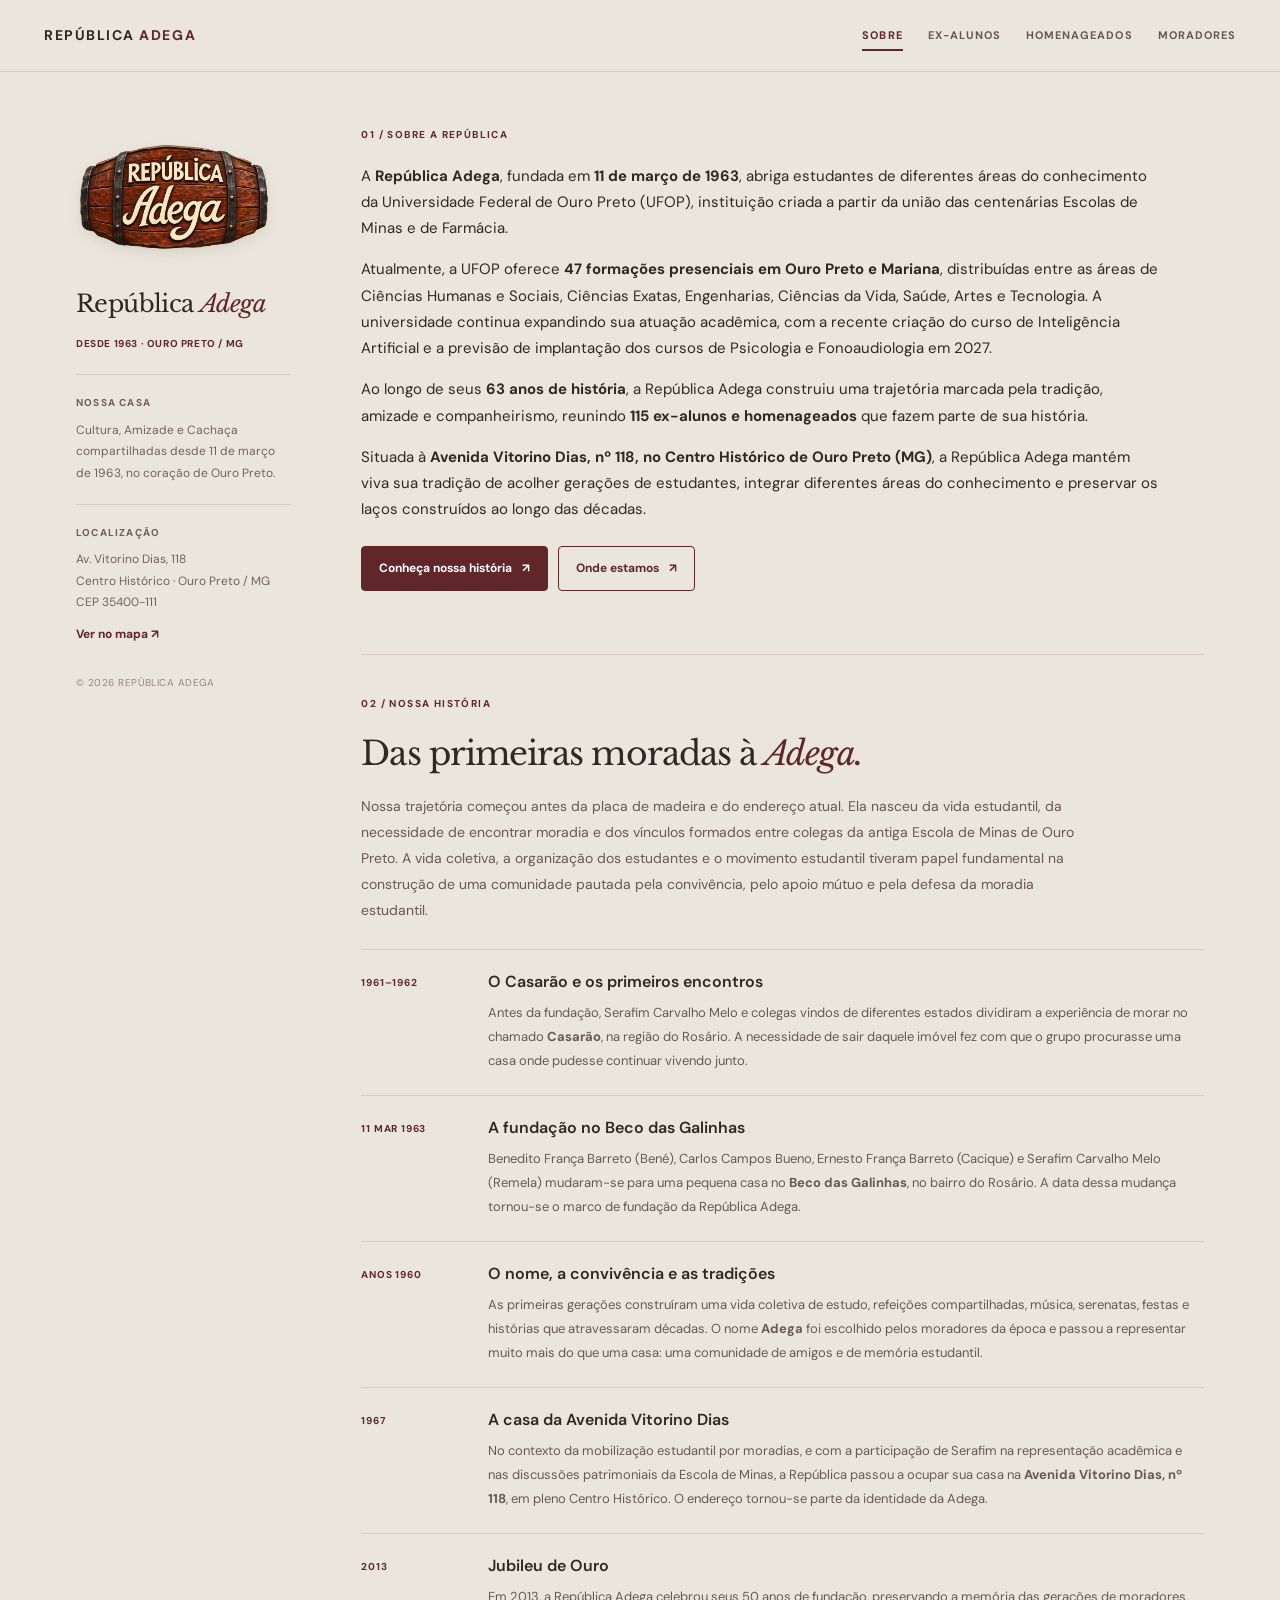
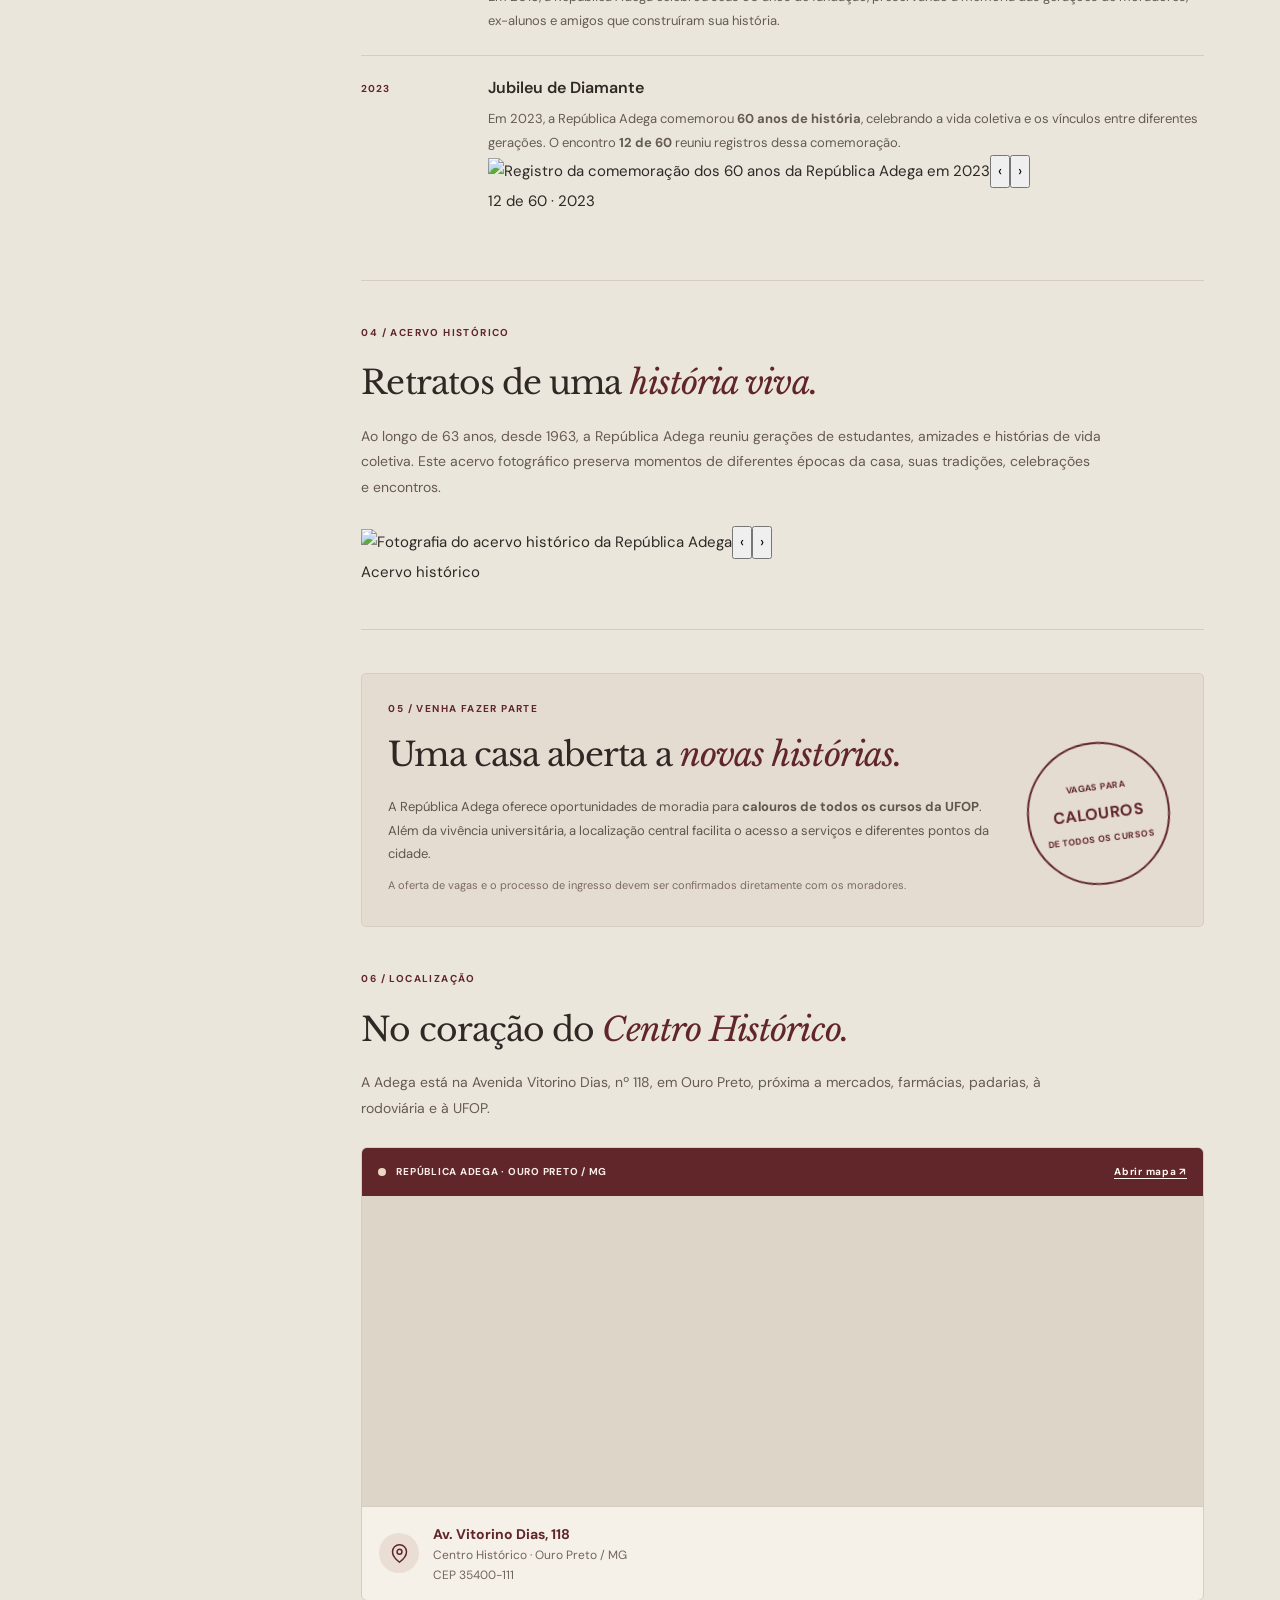
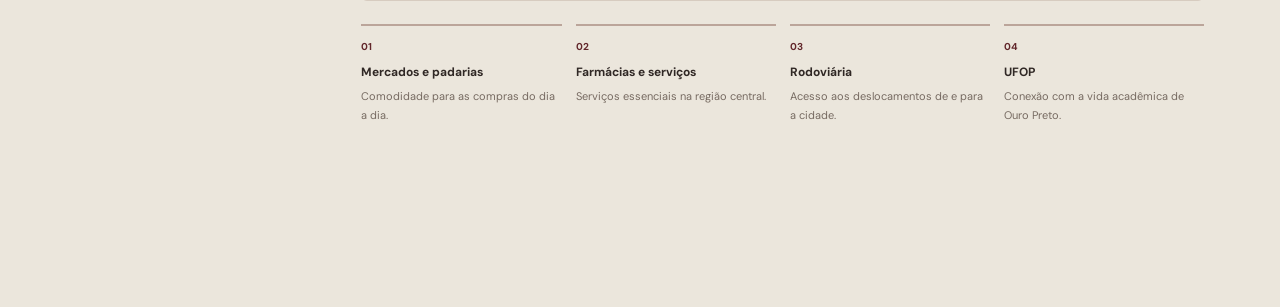
==== commit 1c94a526: "Add files via upload" ====
--- a/index.html
+++ b/index.html
@@ -22,45 +22,41 @@
 <section class="paper reveal introduction" id="sobre">
 <div class="section-kicker">01 / SOBRE A REPÚBLICA</div>
 <div class="about-heading">
-<div class="intro-copy"><p class="tiny red">REPÚBLICA ADEGA · DESDE 11 DE MARÇO DE 1963</p>
-<h1>Uma casa de histórias. <em>Uma história de amizades.</em></h1>
-<p class="large">Desde 1963, estudantes compartilham esta casa, suas tradições e a vida universitária no Centro Histórico de Ouro Preto.</p>
+<div class="intro-copy"><div class="about-description">
+<p>A <strong>República Adega</strong>, fundada em <strong>11 de março de 1963</strong>, abriga estudantes de diferentes áreas do conhecimento da Universidade Federal de Ouro Preto (UFOP), instituição criada a partir da união das centenárias Escolas de Minas e de Farmácia.</p>
+<p>Atualmente, a UFOP oferece <strong>47 formações presenciais em Ouro Preto e Mariana</strong>, distribuídas entre as áreas de Ciências Humanas e Sociais, Ciências Exatas, Engenharias, Ciências da Vida, Saúde, Artes e Tecnologia. A universidade continua expandindo sua atuação acadêmica, com a recente criação do curso de Inteligência Artificial e a previsão de implantação dos cursos de Psicologia e Fonoaudiologia em 2027.</p>
+<p>Ao longo de seus <strong>63 anos de história</strong>, a República Adega construiu uma trajetória marcada pela tradição, amizade e companheirismo, reunindo <strong>115 ex-alunos e homenageados</strong> que fazem parte de sua história.</p>
+<p>Situada à <strong>Avenida Vitorino Dias, nº 118, no Centro Histórico de Ouro Preto (MG)</strong>, a República Adega mantém viva sua tradição de acolher gerações de estudantes, integrar diferentes áreas do conhecimento e preservar os laços construídos ao longo das décadas.</p>
+</div>
 <div class="hero-actions"><a class="btn" href="#historia">Conheça nossa história <span aria-hidden="true">↗</span></a><a class="btn ghost" href="#localizacao">Onde estamos <span aria-hidden="true">↗</span></a></div>
 </div>
 </div>
-<div aria-label="Marcos da República Adega" class="stat-ribbon"><div><strong>1963</strong><span>Ano da fundação</span></div><div><strong>1967</strong><span>Chegada à Vitorino Dias</span></div><div><strong>Ouro Preto</strong><span>Centro Histórico · MG</span></div></div>
 </section>
 <section class="paper reveal" id="historia">
 <div class="section-kicker">02 / NOSSA HISTÓRIA</div>
 <h2 class="section-title">Das primeiras moradas à <em>Adega.</em></h2>
-<p class="section-intro">Nossa trajetória começou antes da placa de madeira e do endereço atual. Ela nasceu da vida estudantil, da necessidade de encontrar moradia e dos vínculos formados entre colegas da antiga Escola de Minas de Ouro Preto.</p>
+<p class="section-intro">Nossa trajetória começou antes da placa de madeira e do endereço atual. Ela nasceu da vida estudantil, da necessidade de encontrar moradia e dos vínculos formados entre colegas da antiga Escola de Minas de Ouro Preto. A vida coletiva, a organização dos estudantes e o movimento estudantil tiveram papel fundamental na construção de uma comunidade pautada pela convivência, pelo apoio mútuo e pela defesa da moradia estudantil.</p>
 <div class="timeline modern-timeline">
 <article><span class="time-mark">1961–1962</span><div><h3>O Casarão e os primeiros encontros</h3><p>Antes da fundação, Serafim Carvalho Melo e colegas vindos de diferentes estados dividiram a experiência de morar no chamado <strong>Casarão</strong>, na região do Rosário. A necessidade de sair daquele imóvel fez com que o grupo procurasse uma casa onde pudesse continuar vivendo junto.</p></div></article>
 <article><span class="time-mark">11 MAR 1963</span><div><h3>A fundação no Beco das Galinhas</h3><p>Benedito França Barreto (Bené), Carlos Campos Bueno, Ernesto França Barreto (Cacique) e Serafim Carvalho Melo (Remela) mudaram-se para uma pequena casa no <strong>Beco das Galinhas</strong>, no bairro do Rosário. A data dessa mudança tornou-se o marco de fundação da República Adega.</p></div></article>
 <article><span class="time-mark">ANOS 1960</span><div><h3>O nome, a convivência e as tradições</h3><p>As primeiras gerações construíram uma vida coletiva de estudo, refeições compartilhadas, música, serenatas, festas e histórias que atravessaram décadas. O nome <strong>Adega</strong> foi escolhido pelos moradores da época e passou a representar muito mais do que uma casa: uma comunidade de amigos e de memória estudantil.</p></div></article>
 <article><span class="time-mark">1967</span><div><h3>A casa da Avenida Vitorino Dias</h3><p>No contexto da mobilização estudantil por moradias, e com a participação de Serafim na representação acadêmica e nas discussões patrimoniais da Escola de Minas, a República passou a ocupar sua casa na <strong>Avenida Vitorino Dias, nº 118</strong>, em pleno Centro Histórico. O endereço tornou-se parte da identidade da Adega.</p></div></article>
-<article><span class="time-mark">2013–2014</span><div><h3>50 anos de memórias preservadas</h3><p>Em 2013, a República celebrou seu cinquentenário. No ano seguinte, a UFOP noticiou o lançamento de um livro e de um documentário dedicados a registrar a trajetória da casa, seus moradores e suas tradições.</p></div></article>
+<article><span class="time-mark">2013</span><div><h3>Jubileu de Ouro</h3><p>Em 2013, a República Adega celebrou seus 50 anos de fundação, preservando a memória das gerações de moradores, ex-alunos e amigos que construíram sua história.</p></div></article>
+<article><span class="time-mark">2023</span><div><h3>Jubileu de Diamante</h3><p>Em 2023, a República Adega comemorou <strong>60 anos de história</strong>, celebrando a vida coletiva e os vínculos entre diferentes gerações. O encontro <strong>12 de 60</strong> reuniu registros dessa comemoração.</p>
+<div class="photo-carousel" data-carousel="diamante" aria-label="Fotos do 12 de 60, Jubileu de Diamante de 2023">
+<div class="carousel-frame"><a class="carousel-photo-link" href="imagens/jubileu-diamante/2023-5753.webp" target="_blank" rel="noopener"><img src="imagens/jubileu-diamante/2023-5753.webp" alt="Registro da comemoração dos 60 anos da República Adega em 2023" loading="lazy" decoding="async"></a><button class="carousel-arrow prev" type="button" aria-label="Foto anterior">‹</button><button class="carousel-arrow next" type="button" aria-label="Próxima foto">›</button></div>
+<div class="carousel-meta"><span>12 de 60 · 2023</span><span class="carousel-count" aria-live="polite"></span></div>
 </div>
-<div class="history-note"><span aria-hidden="true" class="note-symbol">i</span><p><strong>Sobre os fundadores.</strong> O relato memorialístico destaca os quatro estudantes que compartilharam a mudança de 1963. Já o estatuto reproduzido no acervo histórico também registra <strong>Urias Francisco de Lima</strong> entre os fundadores. As duas informações são apresentadas de acordo com suas respectivas fontes.</p></div>
-</section>
-<section class="paper reveal history-detail">
-<div class="section-kicker">03 / O QUE NOS UNE</div><h2 class="section-title">Tradições que passam de <em>geração em geração.</em></h2>
-<div class="tradition-grid">
-<div class="tradition"><span>01 /</span><h3>Vida coletiva</h3><p>Uma história construída em torno do convívio entre estudantes, da organização da casa e do cuidado com os espaços compartilhados.</p></div>
-<div class="tradition"><span>02 /</span><h3>Cultura e amizade</h3><p>Reuniões, serenatas, encontros e celebrações aparecem nas memórias das primeiras gerações da Adega.</p></div>
-<div class="tradition"><span>03 /</span><h3>Identidade e memória</h3><p>O barril da placa tradicional representa a imagem pela qual a República passou a ser reconhecida. O acervo, os relatos e as fotografias mantêm viva essa trajetória.</p></div>
+</div></article>
 </div>
 </section>
 <section class="paper reveal" id="acervo">
 <div class="section-kicker">04 / ACERVO HISTÓRICO</div><h2 class="section-title">Retratos de uma <em>história viva.</em></h2>
-<p class="section-intro">Registros digitalizados do material comemorativo dos 50 anos da República, reunindo memórias da fundação, da primeira casa e da chegada ao endereço atual.</p>
-<div class="archive-grid">
-<figure class="archive-feature"><a href="imagens/placa-original.webp" rel="noopener" target="_blank"><img alt="Placa de madeira original da República Adega, pendurada na fachada" loading="lazy" src="imagens/placa-original.webp"/></a><figcaption><strong>A placa que inspirou nossa marca</strong><span>Registro fotográfico do letreiro tradicional.</span></figcaption></figure>
-<figure><a href="imagens/historia-fundacao.webp" rel="noopener" target="_blank"><img alt="Página histórica sobre a fundação da República Adega" loading="lazy" src="imagens/historia-fundacao.webp"/></a><figcaption><strong>O começo da Adega</strong><span>Relato memorialístico da fundação.</span></figcaption></figure>
-<figure><a href="imagens/album-fundadores.webp" rel="noopener" target="_blank"><img alt="Fotografias históricas dos primeiros moradores da República Adega" loading="lazy" src="imagens/album-fundadores.webp"/></a><figcaption><strong>Os primeiros moradores</strong><span>Fotografias reunidas no acervo histórico.</span></figcaption></figure>
-<figure><a href="imagens/historia-vitorino-dias.webp" rel="noopener" target="_blank"><img alt="Página do acervo sobre a mudança da República Adega para a Vitorino Dias" loading="lazy" src="imagens/historia-vitorino-dias.webp"/></a><figcaption><strong>Uma nova morada</strong><span>A chegada ao Centro Histórico, em 1967.</span></figcaption></figure>
+<p class="section-intro">Ao longo de 63 anos, desde 1963, a República Adega reuniu gerações de estudantes, amizades e histórias de vida coletiva. Este acervo fotográfico preserva momentos de diferentes épocas da casa, suas tradições, celebrações e encontros.</p>
+<div class="photo-carousel" data-carousel="acervo" aria-label="Carrossel de fotografias do acervo histórico da República Adega">
+<div class="carousel-frame"><a class="carousel-photo-link" href="imagens/acervo-historico/1983.webp" target="_blank" rel="noopener"><img src="imagens/acervo-historico/1983.webp" alt="Fotografia do acervo histórico da República Adega" loading="lazy" decoding="async"></a><button class="carousel-arrow prev" type="button" aria-label="Foto anterior">‹</button><button class="carousel-arrow next" type="button" aria-label="Próxima foto">›</button></div>
+<div class="carousel-meta"><span class="carousel-period">Acervo histórico</span><span class="carousel-count" aria-live="polite"></span></div>
 </div>
-<p class="source-line">Fonte das páginas históricas: material comemorativo dos 50 anos da República Adega, digitalizado e fornecido para este site. As imagens podem ser abertas em tamanho maior.</p>
 </section>
 <section class="paper reveal vacancies" id="vagas">
 <div class="section-kicker">05 / VENHA FAZER PARTE</div><div class="vacancy-content"><div><h2 class="section-title">Uma casa aberta a <em>novas histórias.</em></h2><p>A República Adega oferece oportunidades de moradia para <strong>calouros de todos os cursos da UFOP</strong>. Além da vivência universitária, a localização central facilita o acesso a serviços e diferentes pontos da cidade.</p><p class="fine-print">A oferta de vagas e o processo de ingresso devem ser confirmados diretamente com os moradores.</p></div><div aria-label="Calouros de todos os cursos" class="vacancy-seal"><span>VAGAS PARA</span><strong>CALOUROS</strong><small>DE TODOS OS CURSOS</small></div></div>
@@ -73,8 +69,6 @@
 <div class="map-address"><div aria-hidden="true" class="address-pin"><svg fill="none" viewbox="0 0 24 24"><path d="M20 10c0 6-8 12-8 12S4 16 4 10a8 8 0 1116 0Z" stroke="currentColor" stroke-width="1.7"></path><circle cx="12" cy="10" r="2.8" stroke="currentColor" stroke-width="1.7"></circle></svg></div><div><strong>Av. Vitorino Dias, 118</strong><span>Centro Histórico · Ouro Preto / MG</span><span>CEP 35400-111</span></div></div>
 </div>
 <div class="nearby-grid"><div><span>01</span><strong>Mercados e padarias</strong><p>Comodidade para as compras do dia a dia.</p></div><div><span>02</span><strong>Farmácias e serviços</strong><p>Serviços essenciais na região central.</p></div><div><span>03</span><strong>Rodoviária</strong><p>Acesso aos deslocamentos de e para a cidade.</p></div><div><span>04</span><strong>UFOP</strong><p>Conexão com a vida acadêmica de Ouro Preto.</p></div></div>
-</section>
-<section class="paper reveal sources-panel"><div class="section-kicker">07 / FONTES E MEMÓRIA</div><h2 class="section-title">História contada com <em>fontes.</em></h2><p>Os marcos históricos desta página foram organizados a partir do acervo digitalizado fornecido e de registros públicos da própria República e da Universidade Federal de Ouro Preto. Fotografias e nomes de moradores atuais serão publicados apenas quando enviados e autorizados.</p><div class="link-strip"><a href="https://adega5.wixsite.com/republicaadega/slideshow" rel="noopener" target="_blank">Histórico no antigo site da Adega ↗</a><a href="https://ufop.br/noticias/repblica-adega-lana-livro-e-documentrio-sobre-sua-histria" rel="noopener" target="_blank">Livro e documentário — UFOP ↗</a><a href="https://www.prace.ufop.br/assistencia-estudantil/moradia-estudantil/modalidade-de-gestao-compartilhada/adega" rel="noopener" target="_blank">Registro institucional — UFOP ↗</a></div></section>
-<p class="footer-note">República Adega · Avenida Vitorino Dias, 118 · Centro Histórico · Ouro Preto / MG</p></div></main>
+</section></div></main>
 <script defer="" src="assets/site.js"></script>
 </body></html>
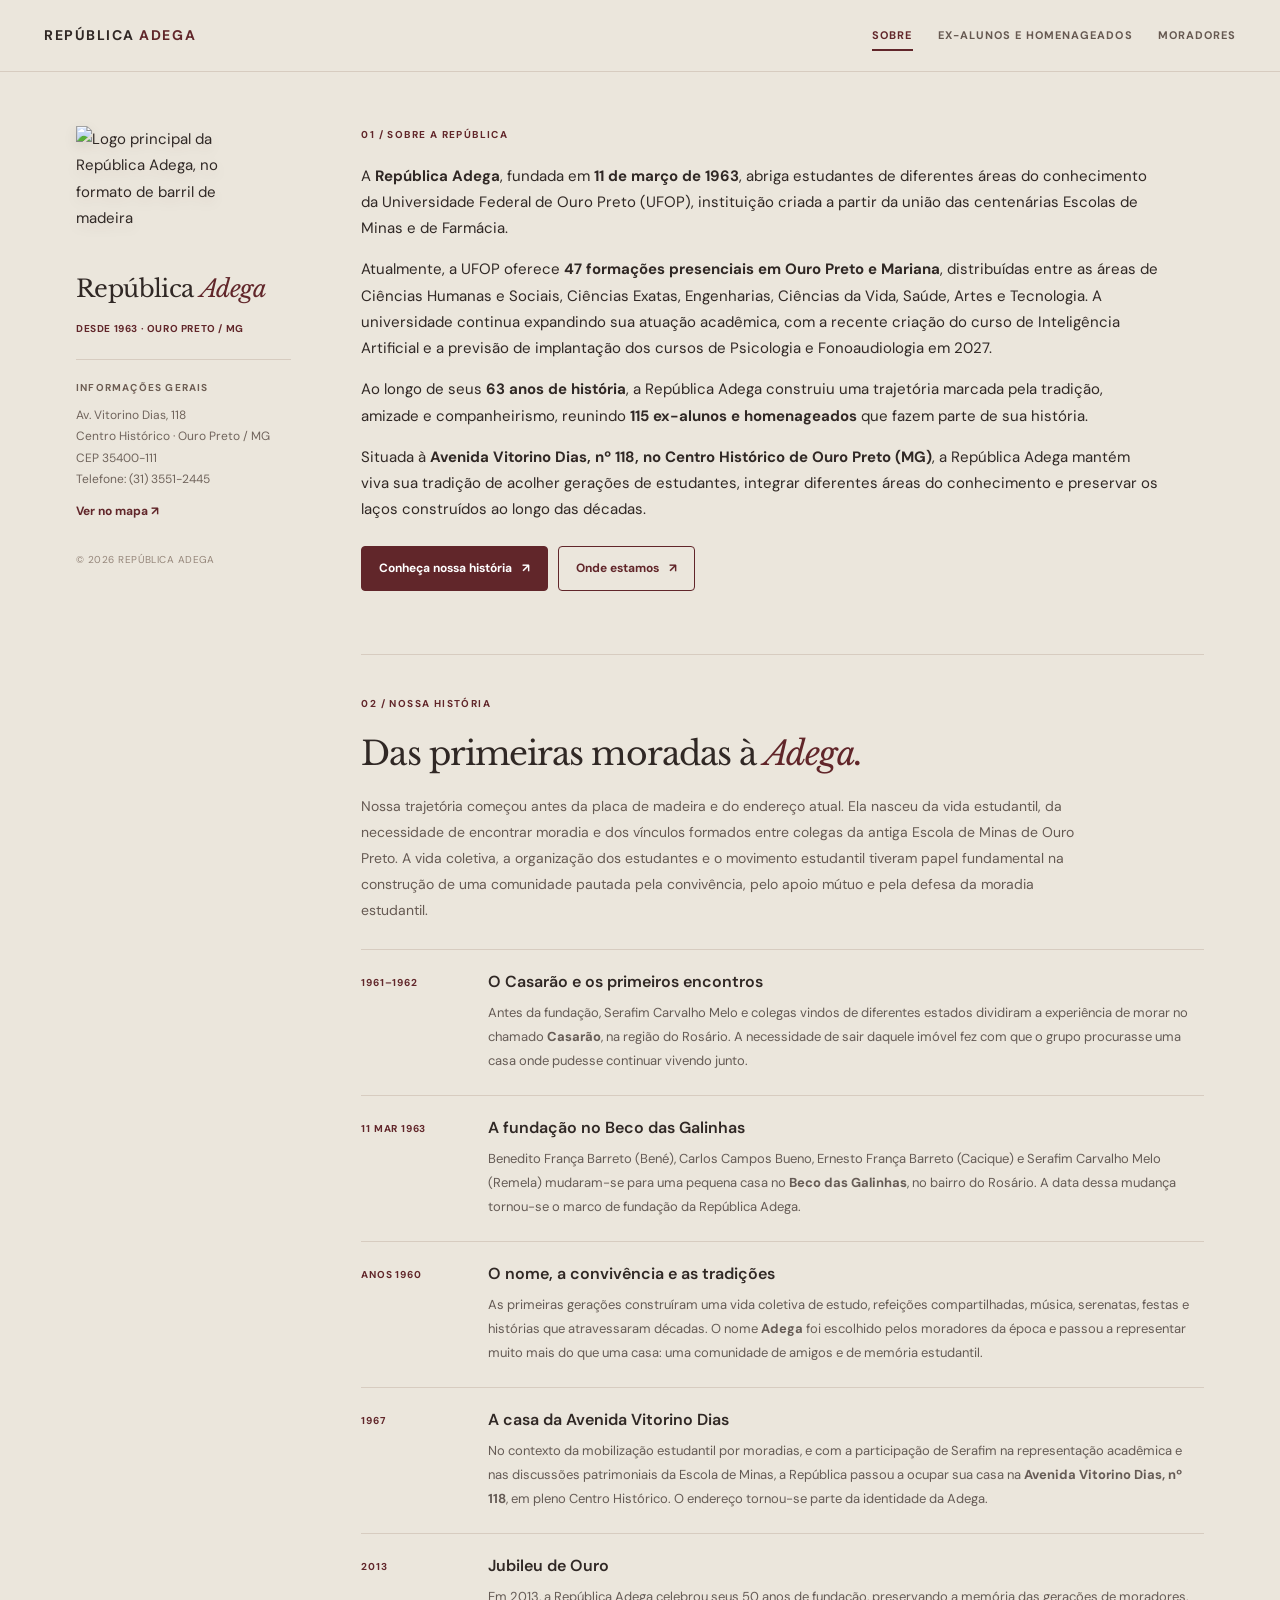
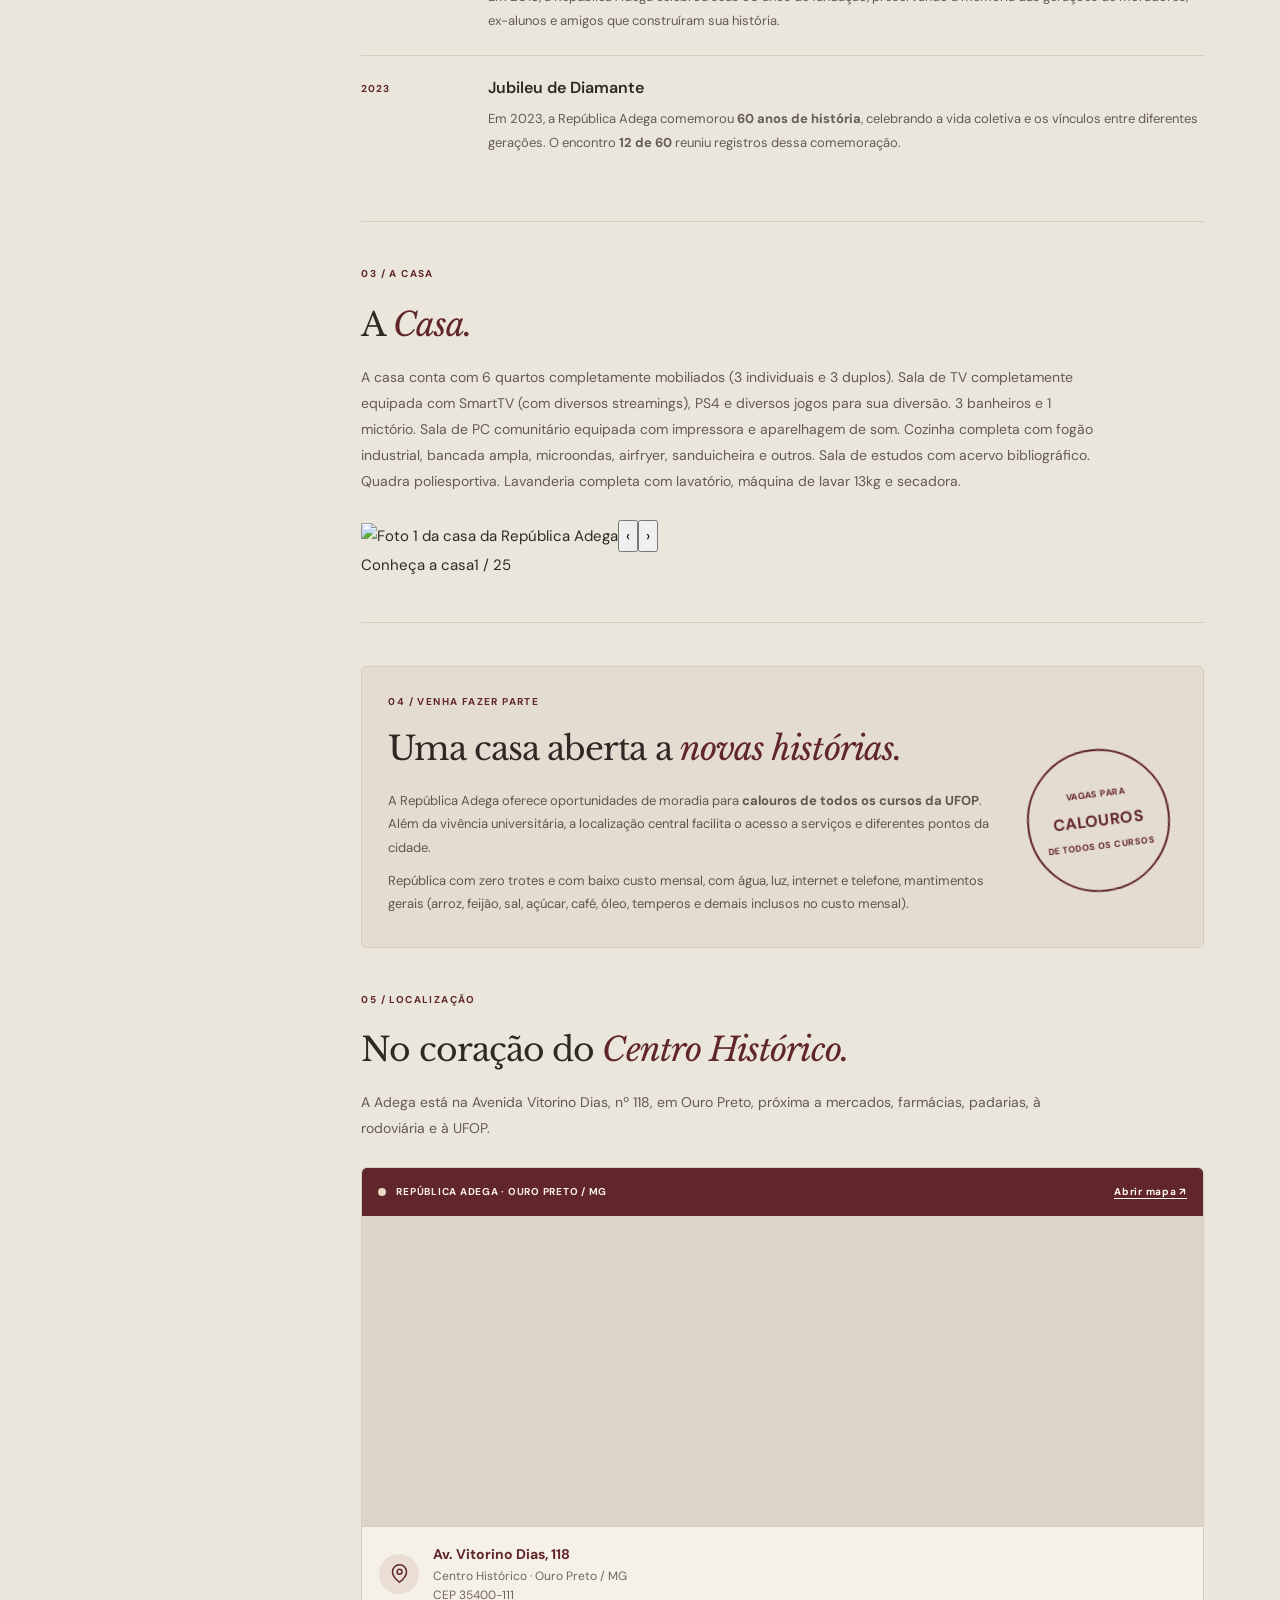
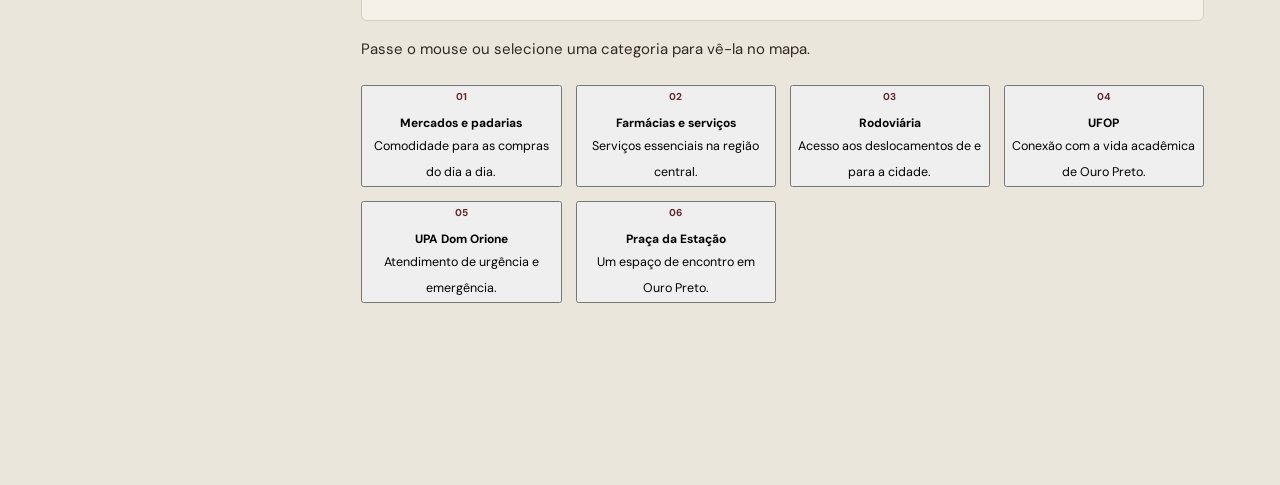
==== commit b84ecc00: "Add files via upload" ====
--- a/index.html
+++ b/index.html
@@ -10,12 +10,11 @@
 <link href="assets/site.css" rel="stylesheet"/><title>Sobre — República Adega</title>
 </head>
 <body data-page="sobre">
-<header class="site-header"><a aria-label="República Adega — início" class="brand" href="index.html">REPÚBLICA <span class="red">ADEGA</span></a><button aria-controls="primary-nav" aria-expanded="false" aria-label="Abrir menu" class="mobile-menu" type="button">MENU <span aria-hidden="true">☰</span></button><nav aria-label="Navegação principal" class="site-nav" id="primary-nav"><a aria-current="page" class="active" data-nav="sobre" href="index.html">SOBRE</a><a data-nav="ex-alunos" href="ex-alunos.html">EX-ALUNOS</a><a data-nav="homenageados" href="homenageados.html">HOMENAGEADOS</a><a data-nav="moradores" href="moradores.html">MORADORES</a></nav></header>
+<header class="site-header"><a aria-label="República Adega — início" class="brand" href="index.html">REPÚBLICA <span class="red">ADEGA</span></a><button aria-controls="primary-nav" aria-expanded="false" aria-label="Abrir menu" class="mobile-menu" type="button">MENU <span aria-hidden="true">☰</span></button><nav aria-label="Navegação principal" class="site-nav" id="primary-nav"><a aria-current="page" class="active" data-nav="sobre" href="index.html">SOBRE</a><a href="ex-alunos.html" data-nav="ex-alunos">EX-ALUNOS E HOMENAGEADOS</a><a data-nav="moradores" href="moradores.html">MORADORES</a></nav></header>
 <main class="page-shell"><div id="sidebar"><aside class="sidebar-inner">
-<a aria-label="Voltar à página inicial" class="sidebar-logo-link" href="index.html"><img alt="Logo principal da República Adega, no formato de barril de madeira" class="sidebar-logo" height="466" src="imagens/logo-adega-700.webp" width="700"/></a>
+<a aria-label="Voltar à página inicial" class="sidebar-logo-link" href="index.html"><img alt="Logo principal da República Adega, no formato de barril de madeira" class="sidebar-logo" height="466" src="imagens/logo-adega.png" width="700"/></a>
 <h2 class="sidebar-name">República <em>Adega</em></h2><span class="sidebar-email">DESDE 1963 · OURO PRETO / MG</span>
-<div class="sidebar-divider"></div><h3 class="sidebar-title">NOSSA CASA</h3><p class="sidebar-text">Cultura, Amizade e Cachaça compartilhadas desde 11 de março de 1963, no coração de Ouro Preto.</p>
-<div class="sidebar-divider"></div><h3 class="sidebar-title">LOCALIZAÇÃO</h3><p class="sidebar-text">Av. Vitorino Dias, 118<br/>Centro Histórico · Ouro Preto / MG<br/>CEP 35400-111</p>
+<div class="sidebar-divider"></div><h3 class="sidebar-title">INFORMAÇÕES GERAIS</h3><p class="sidebar-text">Av. Vitorino Dias, 118<br/>Centro Histórico · Ouro Preto / MG<br/>CEP 35400-111<br>Telefone: <a href="tel:+553135512445">(31) 3551-2445</a></p>
 <a class="sidebar-mini-link" href="index.html#localizacao">Ver no mapa ↗</a>
 <div class="sidebar-footer">© 2026 REPÚBLICA ADEGA</div></aside></div>
 <div class="page-main">
@@ -43,32 +42,29 @@
 <article><span class="time-mark">1967</span><div><h3>A casa da Avenida Vitorino Dias</h3><p>No contexto da mobilização estudantil por moradias, e com a participação de Serafim na representação acadêmica e nas discussões patrimoniais da Escola de Minas, a República passou a ocupar sua casa na <strong>Avenida Vitorino Dias, nº 118</strong>, em pleno Centro Histórico. O endereço tornou-se parte da identidade da Adega.</p></div></article>
 <article><span class="time-mark">2013</span><div><h3>Jubileu de Ouro</h3><p>Em 2013, a República Adega celebrou seus 50 anos de fundação, preservando a memória das gerações de moradores, ex-alunos e amigos que construíram sua história.</p></div></article>
 <article><span class="time-mark">2023</span><div><h3>Jubileu de Diamante</h3><p>Em 2023, a República Adega comemorou <strong>60 anos de história</strong>, celebrando a vida coletiva e os vínculos entre diferentes gerações. O encontro <strong>12 de 60</strong> reuniu registros dessa comemoração.</p>
-<div class="photo-carousel" data-carousel="diamante" aria-label="Fotos do 12 de 60, Jubileu de Diamante de 2023">
-<div class="carousel-frame"><a class="carousel-photo-link" href="imagens/jubileu-diamante/2023-5753.webp" target="_blank" rel="noopener"><img src="imagens/jubileu-diamante/2023-5753.webp" alt="Registro da comemoração dos 60 anos da República Adega em 2023" loading="lazy" decoding="async"></a><button class="carousel-arrow prev" type="button" aria-label="Foto anterior">‹</button><button class="carousel-arrow next" type="button" aria-label="Próxima foto">›</button></div>
-<div class="carousel-meta"><span>12 de 60 · 2023</span><span class="carousel-count" aria-live="polite"></span></div>
-</div>
 </div></article>
 </div>
 </section>
-<section class="paper reveal" id="acervo">
-<div class="section-kicker">04 / ACERVO HISTÓRICO</div><h2 class="section-title">Retratos de uma <em>história viva.</em></h2>
-<p class="section-intro">Ao longo de 63 anos, desde 1963, a República Adega reuniu gerações de estudantes, amizades e histórias de vida coletiva. Este acervo fotográfico preserva momentos de diferentes épocas da casa, suas tradições, celebrações e encontros.</p>
-<div class="photo-carousel" data-carousel="acervo" aria-label="Carrossel de fotografias do acervo histórico da República Adega">
-<div class="carousel-frame"><a class="carousel-photo-link" href="imagens/acervo-historico/1983.webp" target="_blank" rel="noopener"><img src="imagens/acervo-historico/1983.webp" alt="Fotografia do acervo histórico da República Adega" loading="lazy" decoding="async"></a><button class="carousel-arrow prev" type="button" aria-label="Foto anterior">‹</button><button class="carousel-arrow next" type="button" aria-label="Próxima foto">›</button></div>
-<div class="carousel-meta"><span class="carousel-period">Acervo histórico</span><span class="carousel-count" aria-live="polite"></span></div>
+<section class="paper reveal" id="casa">
+<div class="section-kicker">03 / A CASA</div><h2 class="section-title">A <em>Casa.</em></h2>
+<p class="section-intro">A casa conta com 6 quartos completamente mobiliados (3 individuais e 3 duplos). Sala de TV completamente equipada com SmartTV (com diversos streamings), PS4 e diversos jogos para sua diversão. 3 banheiros e 1 mictório. Sala de PC comunitário equipada com impressora e aparelhagem de som. Cozinha completa com fogão industrial, bancada ampla, microondas, airfryer, sanduicheira e outros. Sala de estudos com acervo bibliográfico. Quadra poliesportiva. Lavanderia completa com lavatório, máquina de lavar 13kg e secadora.</p>
+<div class="photo-carousel" aria-label="Fotos da casa" role="region" aria-roledescription="carrossel">
+<div class="carousel-frame"><a class="carousel-photo-link" href="imagens/casa/otimizadas/DSCN0332.webp" target="_blank" rel="noopener"><img src="imagens/casa/otimizadas/DSCN0332.webp" alt="Foto 1 da casa da República Adega" loading="lazy"></a><button class="carousel-arrow prev" type="button" aria-label="Foto anterior">‹</button><button class="carousel-arrow next" type="button" aria-label="Próxima foto">›</button></div>
+<div class="carousel-meta"><span>Conheça a casa</span><span class="carousel-count" aria-live="polite">1 / 25</span></div>
 </div>
 </section>
 <section class="paper reveal vacancies" id="vagas">
-<div class="section-kicker">05 / VENHA FAZER PARTE</div><div class="vacancy-content"><div><h2 class="section-title">Uma casa aberta a <em>novas histórias.</em></h2><p>A República Adega oferece oportunidades de moradia para <strong>calouros de todos os cursos da UFOP</strong>. Além da vivência universitária, a localização central facilita o acesso a serviços e diferentes pontos da cidade.</p><p class="fine-print">A oferta de vagas e o processo de ingresso devem ser confirmados diretamente com os moradores.</p></div><div aria-label="Calouros de todos os cursos" class="vacancy-seal"><span>VAGAS PARA</span><strong>CALOUROS</strong><small>DE TODOS OS CURSOS</small></div></div>
+<div class="section-kicker">04 / VENHA FAZER PARTE</div><div class="vacancy-content"><div><h2 class="section-title">Uma casa aberta a <em>novas histórias.</em></h2><p>A República Adega oferece oportunidades de moradia para <strong>calouros de todos os cursos da UFOP</strong>. Além da vivência universitária, a localização central facilita o acesso a serviços e diferentes pontos da cidade.</p><p>República com zero trotes e com baixo custo mensal, com água, luz, internet e telefone, mantimentos gerais (arroz, feijão, sal, açúcar, café, óleo, temperos e demais inclusos no custo mensal).</p></div><div aria-label="Calouros de todos os cursos" class="vacancy-seal"><span>VAGAS PARA</span><strong>CALOUROS</strong><small>DE TODOS OS CURSOS</small></div></div>
 </section>
 <section class="paper reveal location-section" id="localizacao">
-<div class="section-kicker">06 / LOCALIZAÇÃO</div><h2 class="section-title">No coração do <em>Centro Histórico.</em></h2>
+<div class="section-kicker">05 / LOCALIZAÇÃO</div><h2 class="section-title">No coração do <em>Centro Histórico.</em></h2>
 <p class="section-intro">A Adega está na Avenida Vitorino Dias, nº 118, em Ouro Preto, próxima a mercados, farmácias, padarias, à rodoviária e à UFOP.</p>
 <div class="map-frame"><div class="map-topline"><span aria-hidden="true" class="map-dot"></span><span>REPÚBLICA ADEGA · OURO PRETO / MG</span><a href="https://www.google.com/maps/search/?api=1&amp;query=Rep%C3%BAblica+Adega%2C+Av.+Vitorino+Dias%2C+118%2C+Ouro+Preto%2C+MG" rel="noopener" target="_blank">Abrir mapa ↗</a></div>
-<iframe allowfullscreen="" loading="lazy" referrerpolicy="no-referrer-when-downgrade" src="https://www.google.com/maps?q=Rep%C3%BAblica%20Adega%2C%20Av.%20Vitorino%20Dias%2C%20118%2C%20Centro%2C%20Ouro%20Preto%20MG&amp;output=embed" title="Mapa interativo com a localização da República Adega na Avenida Vitorino Dias, 118, Ouro Preto"></iframe>
+<iframe id="location-map" allowfullscreen="" loading="lazy" referrerpolicy="no-referrer-when-downgrade" src="https://www.google.com/maps?q=Rep%C3%BAblica%20Adega%2C%20Av.%20Vitorino%20Dias%2C%20118%2C%20Centro%2C%20Ouro%20Preto%20MG&amp;output=embed" title="Mapa interativo com a localização da República Adega na Avenida Vitorino Dias, 118, Ouro Preto"></iframe>
 <div class="map-address"><div aria-hidden="true" class="address-pin"><svg fill="none" viewbox="0 0 24 24"><path d="M20 10c0 6-8 12-8 12S4 16 4 10a8 8 0 1116 0Z" stroke="currentColor" stroke-width="1.7"></path><circle cx="12" cy="10" r="2.8" stroke="currentColor" stroke-width="1.7"></circle></svg></div><div><strong>Av. Vitorino Dias, 118</strong><span>Centro Histórico · Ouro Preto / MG</span><span>CEP 35400-111</span></div></div>
 </div>
-<div class="nearby-grid"><div><span>01</span><strong>Mercados e padarias</strong><p>Comodidade para as compras do dia a dia.</p></div><div><span>02</span><strong>Farmácias e serviços</strong><p>Serviços essenciais na região central.</p></div><div><span>03</span><strong>Rodoviária</strong><p>Acesso aos deslocamentos de e para a cidade.</p></div><div><span>04</span><strong>UFOP</strong><p>Conexão com a vida acadêmica de Ouro Preto.</p></div></div>
+<p class="nearby-hint">Passe o mouse ou selecione uma categoria para vê-la no mapa.</p>
+<div class="nearby-grid"><button type="button" data-map-query="mercados e padarias perto de Avenida Vitorino Dias 118 Ouro Preto MG"><span>01</span><strong>Mercados e padarias</strong><small>Comodidade para as compras do dia a dia.</small></button><button type="button" data-map-query="farmácias perto de Avenida Vitorino Dias 118 Ouro Preto MG"><span>02</span><strong>Farmácias e serviços</strong><small>Serviços essenciais na região central.</small></button><button type="button" data-map-query="rodoviária Ouro Preto MG"><span>03</span><strong>Rodoviária</strong><small>Acesso aos deslocamentos de e para a cidade.</small></button><button type="button" data-map-query="Universidade Federal de Ouro Preto UFOP Ouro Preto MG"><span>04</span><strong>UFOP</strong><small>Conexão com a vida acadêmica de Ouro Preto.</small></button><button type="button" data-map-query="UPA Dom Orione Ouro Preto MG"><span>05</span><strong>UPA Dom Orione</strong><small>Atendimento de urgência e emergência.</small></button><button type="button" data-map-query="Praça da Estação Ouro Preto MG"><span>06</span><strong>Praça da Estação</strong><small>Um espaço de encontro em Ouro Preto.</small></button></div>
 </section></div></main>
 <script defer="" src="assets/site.js"></script>
 </body></html>
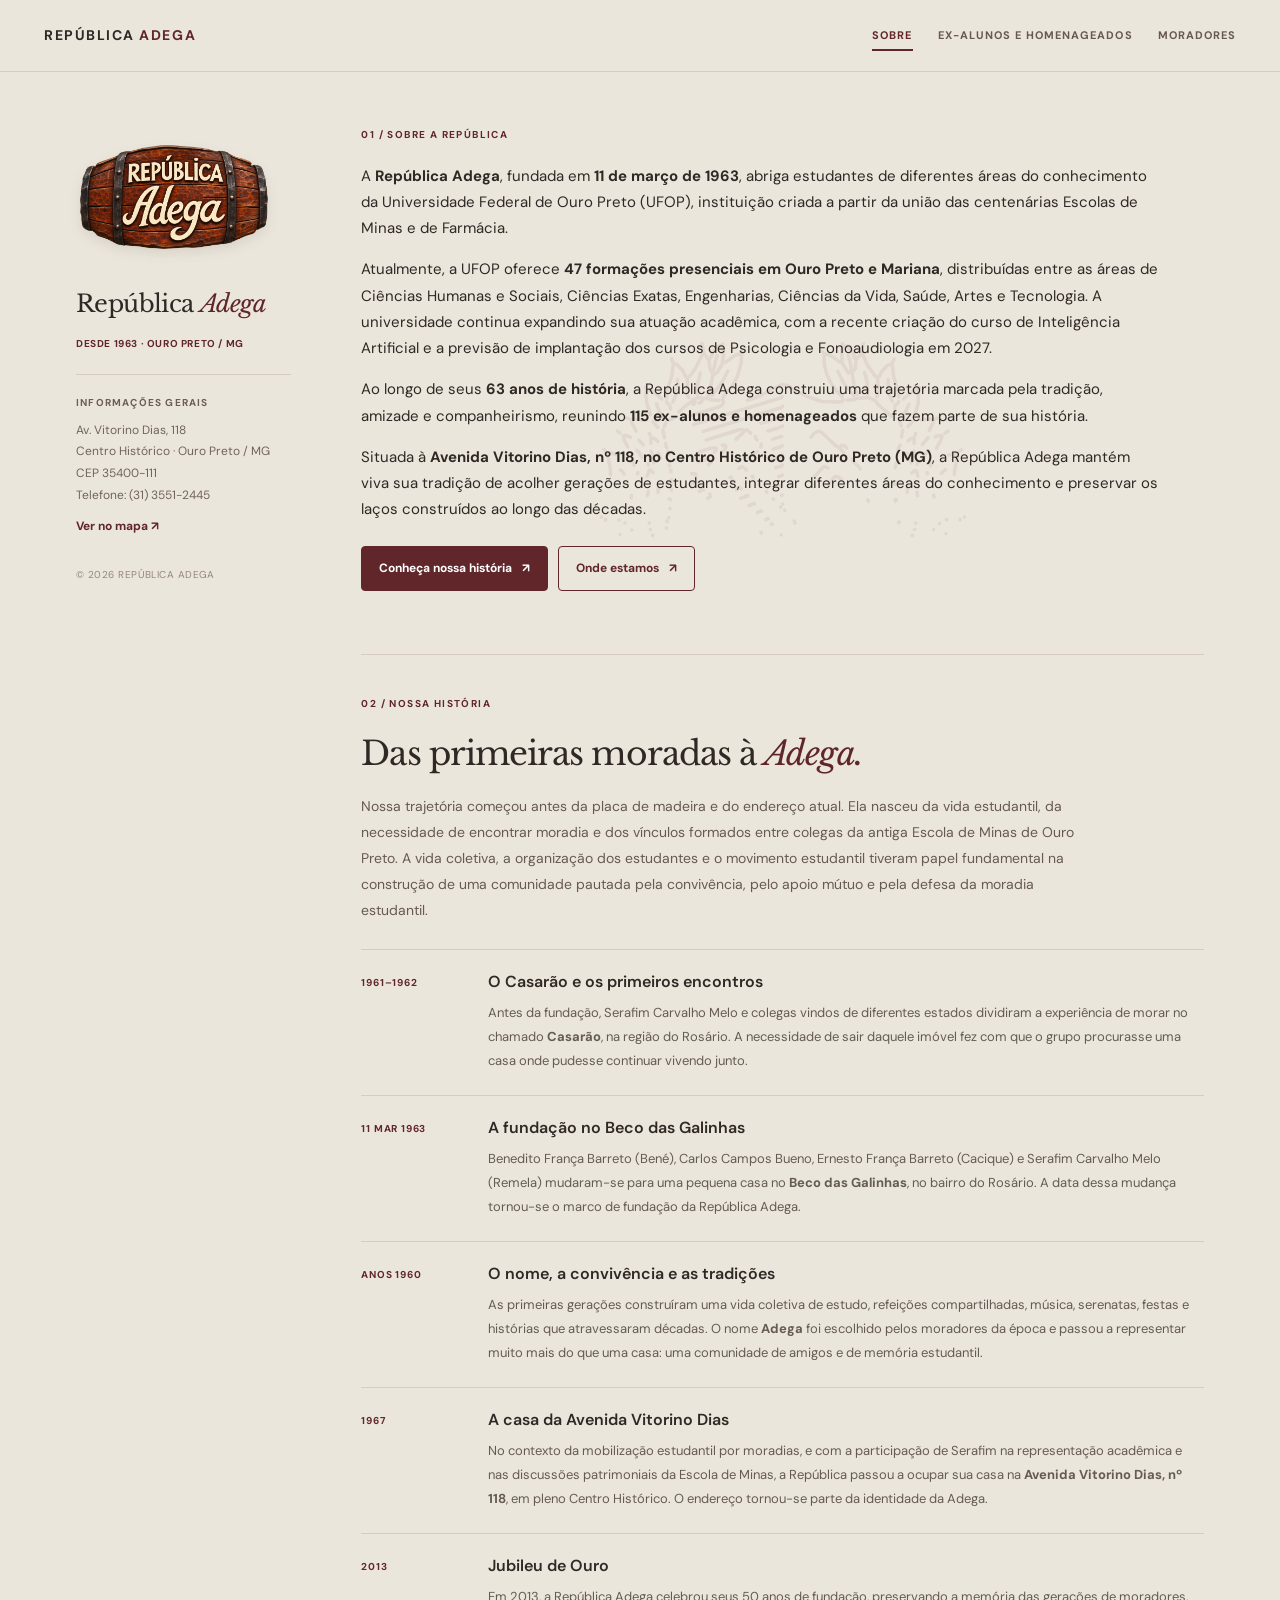
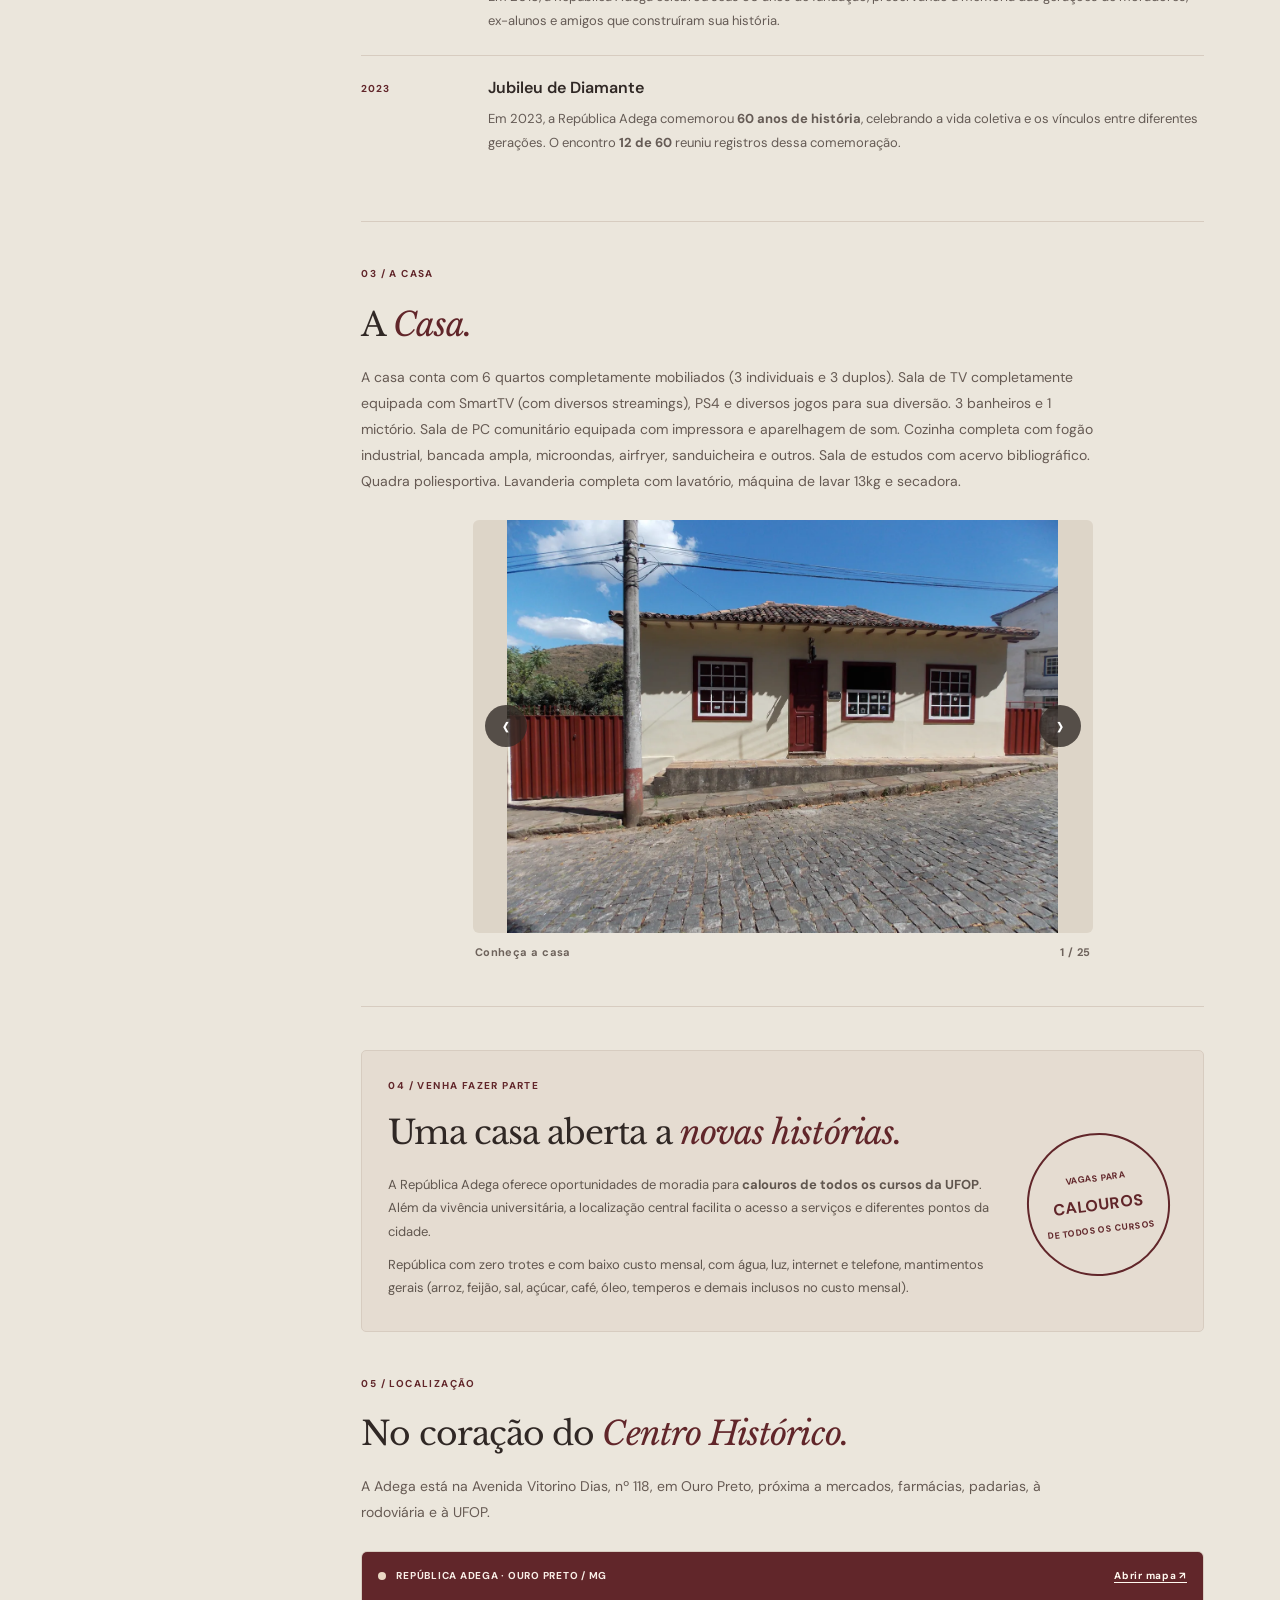
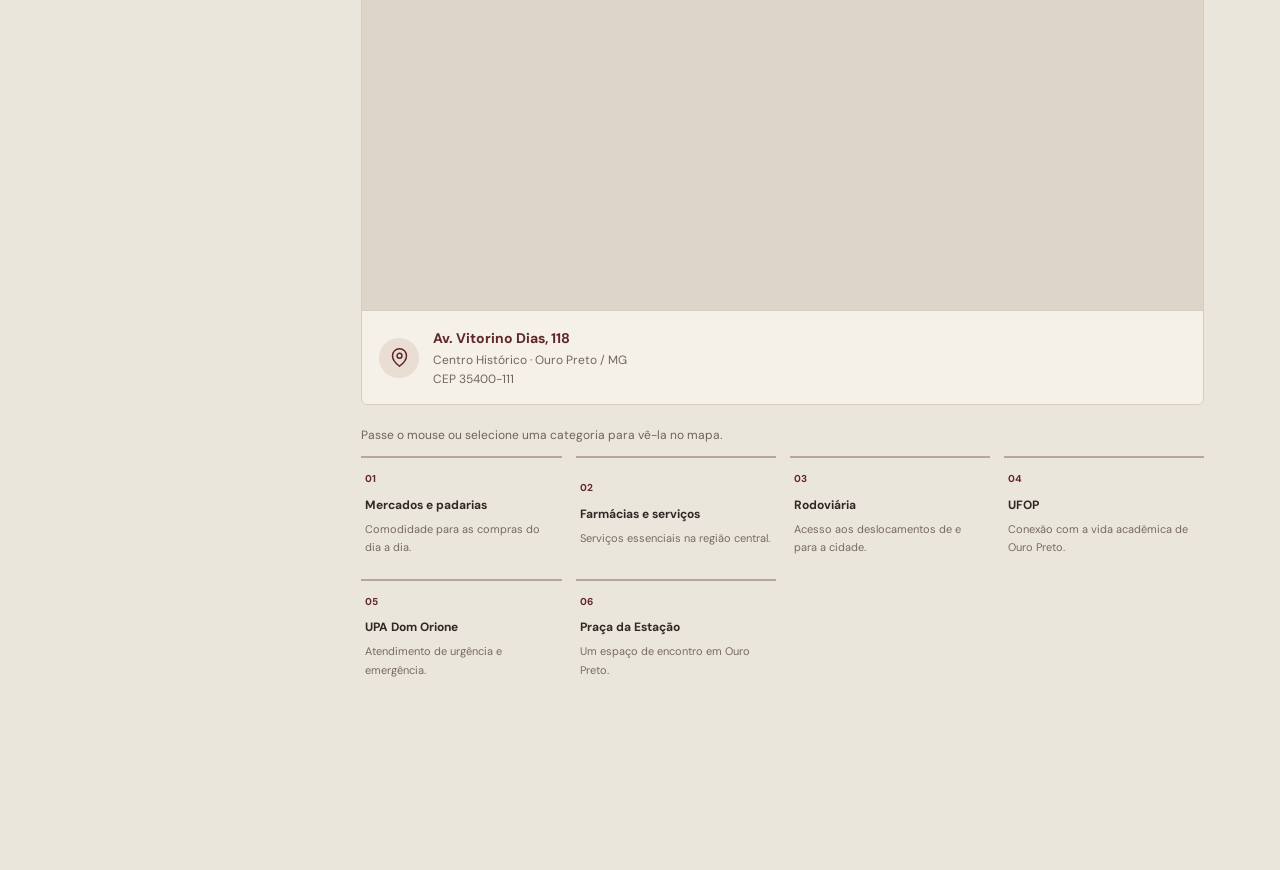
==== commit b519591a: "Add files via upload" ====
--- a/index.html
+++ b/index.html
@@ -7,7 +7,7 @@
 <meta content="Sobre — República Adega" property="og:title"/><meta content="A história da República Adega desde 1963, no Centro Histórico de Ouro Preto. Conheça as tradições, o acervo e a localização na Avenida Vitorino Dias, 118." property="og:description"/><meta content="website" property="og:type"/><meta content="pt_BR" property="og:locale"/>
 <meta content="https://gabrielxcosta.github.io/republica-adega/imagens/logo-adega.png" property="og:image"/>
 <link href="https://gabrielxcosta.github.io/republica-adega/" rel="canonical"/><link href="imagens/logo-adega.png" rel="icon" type="image/png"/><link href="imagens/logo-adega.png" rel="apple-touch-icon"/>
-<link href="assets/site.css" rel="stylesheet"/><title>Sobre — República Adega</title>
+<link href="assets/site.css?v=2" rel="stylesheet"/><title>Sobre — República Adega</title>
 </head>
 <body data-page="sobre">
 <header class="site-header"><a aria-label="República Adega — início" class="brand" href="index.html">REPÚBLICA <span class="red">ADEGA</span></a><button aria-controls="primary-nav" aria-expanded="false" aria-label="Abrir menu" class="mobile-menu" type="button">MENU <span aria-hidden="true">☰</span></button><nav aria-label="Navegação principal" class="site-nav" id="primary-nav"><a aria-current="page" class="active" data-nav="sobre" href="index.html">SOBRE</a><a href="ex-alunos.html" data-nav="ex-alunos">EX-ALUNOS E HOMENAGEADOS</a><a data-nav="moradores" href="moradores.html">MORADORES</a></nav></header>
@@ -66,5 +66,5 @@
 <p class="nearby-hint">Passe o mouse ou selecione uma categoria para vê-la no mapa.</p>
 <div class="nearby-grid"><button type="button" data-map-query="mercados e padarias perto de Avenida Vitorino Dias 118 Ouro Preto MG"><span>01</span><strong>Mercados e padarias</strong><small>Comodidade para as compras do dia a dia.</small></button><button type="button" data-map-query="farmácias perto de Avenida Vitorino Dias 118 Ouro Preto MG"><span>02</span><strong>Farmácias e serviços</strong><small>Serviços essenciais na região central.</small></button><button type="button" data-map-query="rodoviária Ouro Preto MG"><span>03</span><strong>Rodoviária</strong><small>Acesso aos deslocamentos de e para a cidade.</small></button><button type="button" data-map-query="Universidade Federal de Ouro Preto UFOP Ouro Preto MG"><span>04</span><strong>UFOP</strong><small>Conexão com a vida acadêmica de Ouro Preto.</small></button><button type="button" data-map-query="UPA Dom Orione Ouro Preto MG"><span>05</span><strong>UPA Dom Orione</strong><small>Atendimento de urgência e emergência.</small></button><button type="button" data-map-query="Praça da Estação Ouro Preto MG"><span>06</span><strong>Praça da Estação</strong><small>Um espaço de encontro em Ouro Preto.</small></button></div>
 </section></div></main>
-<script defer="" src="assets/site.js"></script>
+<script defer="" src="assets/site.js?v=2"></script>
 </body></html>
--- a/assets/site.css
+++ b/assets/site.css
@@ -45,7 +45,8 @@
 .sidebar-text {margin:0; color:#70645c; font-size:12px; line-height:1.8; overflow-wrap:anywhere}
 .sidebar-mini-link {display:inline-block; color:var(--wine); font-size:12px; font-weight:700; margin-top:10px}
 .sidebar-footer {margin-top:28px; font-size:10px; color:#95867a; letter-spacing:.045em}
-.page-main {min-width:0; max-width:100%}
+.page-main {position:relative; isolation:isolate; min-width:0; max-width:100%}
+.page-main::before {content:""; position:sticky; top:0; display:block; width:100%; height:100vh; margin-bottom:-100vh; z-index:-1; pointer-events:none; background:url("../imagens/EM.png") center center / min(75%, 500px) auto no-repeat; opacity:.07}
 
 /* Corpo editorial */
 h1,h2,h3,p {overflow-wrap:break-word}
@@ -229,3 +230,45 @@
   .honor-panel,.person-tile {align-items:flex-start; flex-direction:column}
 }
 @media(prefers-reduced-motion:reduce) {html {scroll-behavior:auto} * {animation:none!important; transition:none!important}}
+
+/* Fotos da casa */
+.photo-carousel {width:min(100%, 620px); margin:0 auto}
+.carousel-frame {position:relative; overflow:hidden; border-radius:6px; background:#ddd5c8}
+.carousel-photo-link {display:block; aspect-ratio:3/2}
+.carousel-photo-link img {display:block; width:100%; height:100%; object-fit:contain; transition:transform .3s ease}
+.carousel-photo-link:hover img {transform:scale(1.02)}
+.carousel-arrow {position:absolute; top:50%; transform:translateY(-50%); display:grid; place-items:center; width:42px; height:42px; padding:0; border:0; border-radius:50%; background:rgba(48,40,37,.78); color:white; font-size:30px; line-height:1; transition:background .2s}
+.carousel-arrow:hover {background:var(--wine)}
+.carousel-arrow.prev {left:12px}
+.carousel-arrow.next {right:12px}
+.carousel-meta {display:flex; justify-content:space-between; gap:12px; padding:10px 2px 0; color:var(--muted); font-size:11px; font-weight:700; letter-spacing:.04em}
+.nearby-hint {margin:20px 0 0; color:var(--muted); font-size:12px}
+.nearby-grid {margin-top:10px}
+.nearby-grid>button {min-width:0; padding:12px 4px 8px; border:0; border-top:2px solid #bba59a; background:transparent; color:inherit; text-align:left; transition:background .2s,border-color .2s}
+.nearby-grid>button:hover,.nearby-grid>button:focus-visible {border-color:var(--wine); background:#e7ddd2}
+.nearby-grid small {display:block; color:#766a61; margin:6px 0 0; font-size:11px; line-height:1.7}
+
+/* Cartões de ex-alunos e homenageados */
+.people-cards {display:grid; grid-template-columns:repeat(3,minmax(0,1fr)); gap:14px}
+.person-card {min-width:0; padding:20px 15px; text-align:center; background:var(--card); border:1px solid var(--border); border-radius:5px; transition:transform .2s ease,box-shadow .2s ease}
+.person-card:hover {transform:translateY(-3px); box-shadow:0 6px 18px rgba(48,40,37,.1)}
+.person-card img {display:block; width:72px; height:72px; object-fit:contain; margin:0 auto 12px; padding:12px; border-radius:50%; background:#e8ded3}
+.person-card h3 {margin:0 0 4px; font-size:15px; line-height:1.4; color:var(--wine)}
+.person-card p {margin:0; font-size:12px; line-height:1.55; color:var(--muted)}
+@media(max-width:700px) {.people-cards {grid-template-columns:repeat(2,minmax(0,1fr)); gap:10px} .person-card {padding:16px 10px}}
+@media(max-width:350px) {.people-cards {grid-template-columns:1fr}}
+
+
+.person-card img.resident-photo {object-fit:cover; padding:0}
+
+/* O brasão vetorizado desenha seus caminhos mantendo a marca-d’água fixa. */
+.page-main::before {background-image:url("../imagens/em-tracos.svg")}
+@media (prefers-reduced-motion:reduce) {
+  .page-main::before {background-image:url("../imagens/EM.png")}
+}
+
+/* As entradas são ativadas progressivamente pelo observador de rolagem. */
+@media (prefers-reduced-motion: no-preference) {
+  .entrance-pending {opacity:0; translate:0 16px}
+  .entrance-ready {opacity:1; translate:0 0; transition:opacity .7s ease, translate .7s ease}
+}
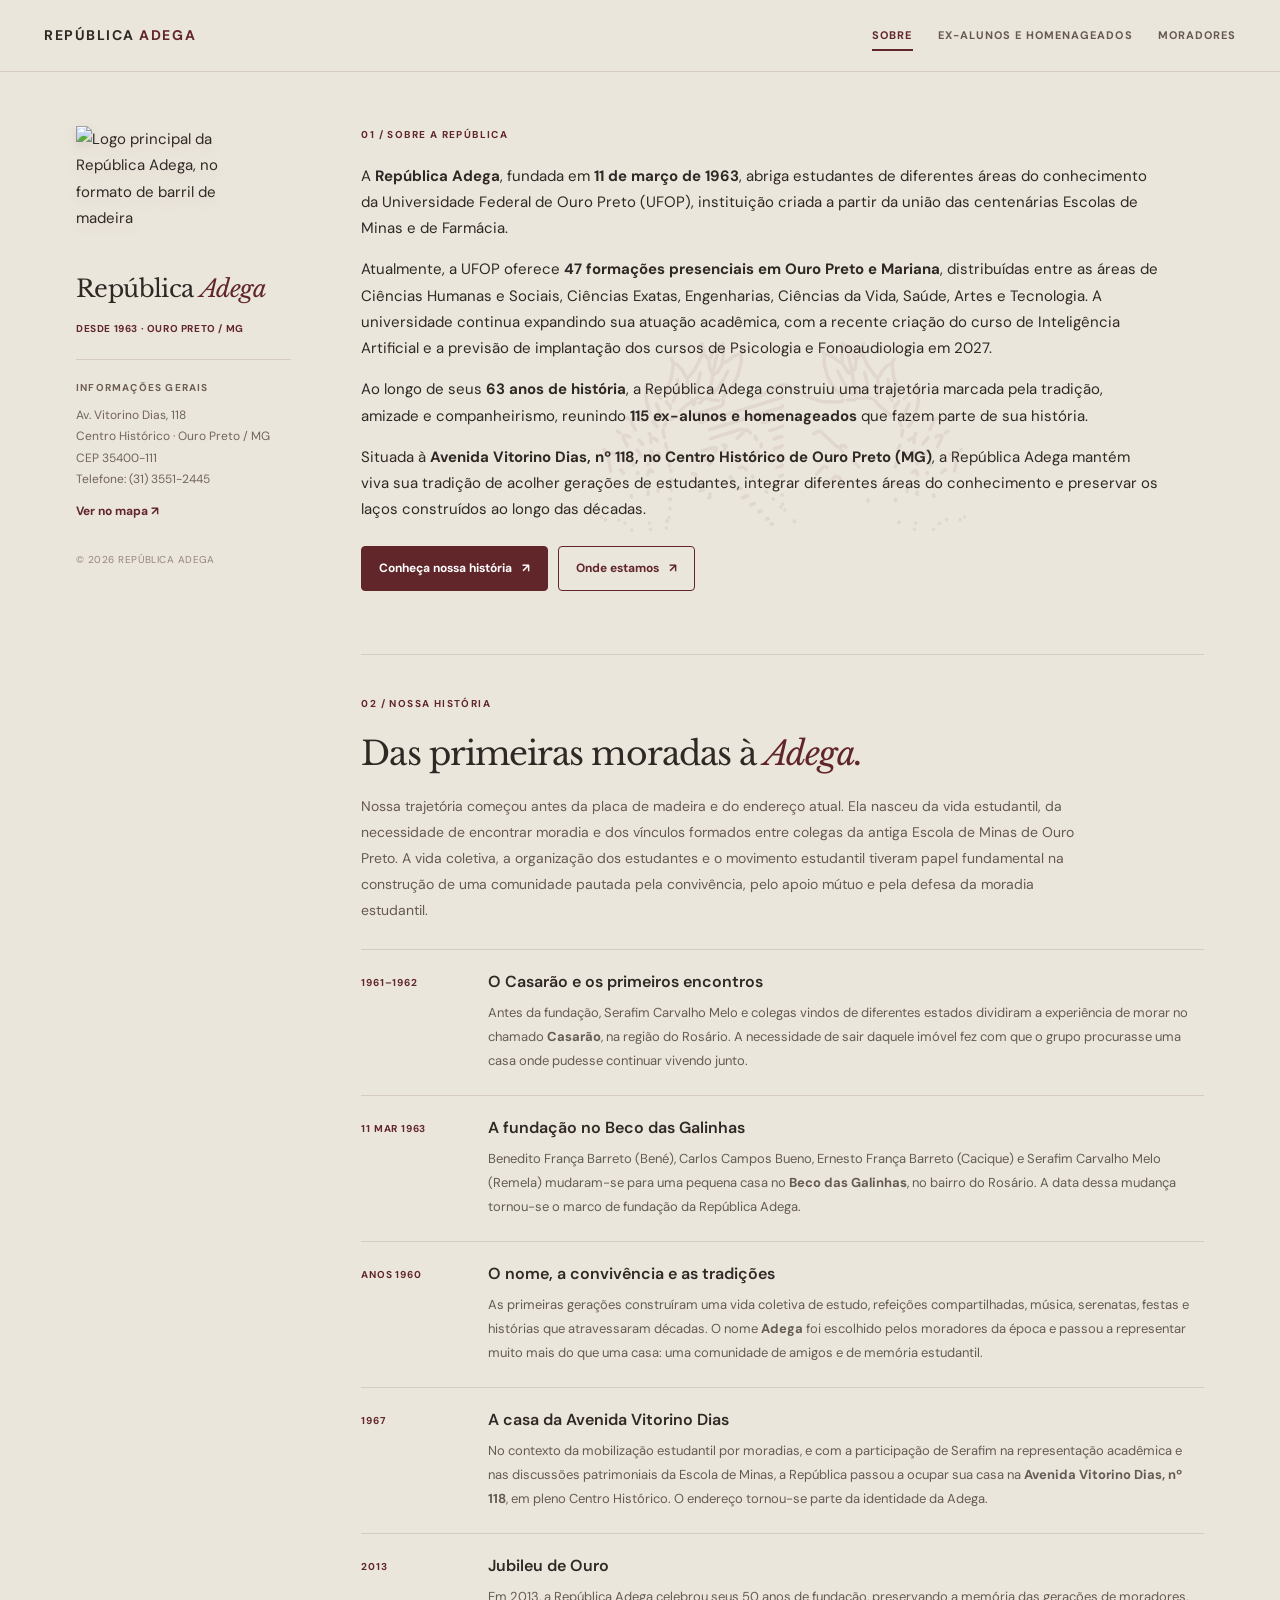
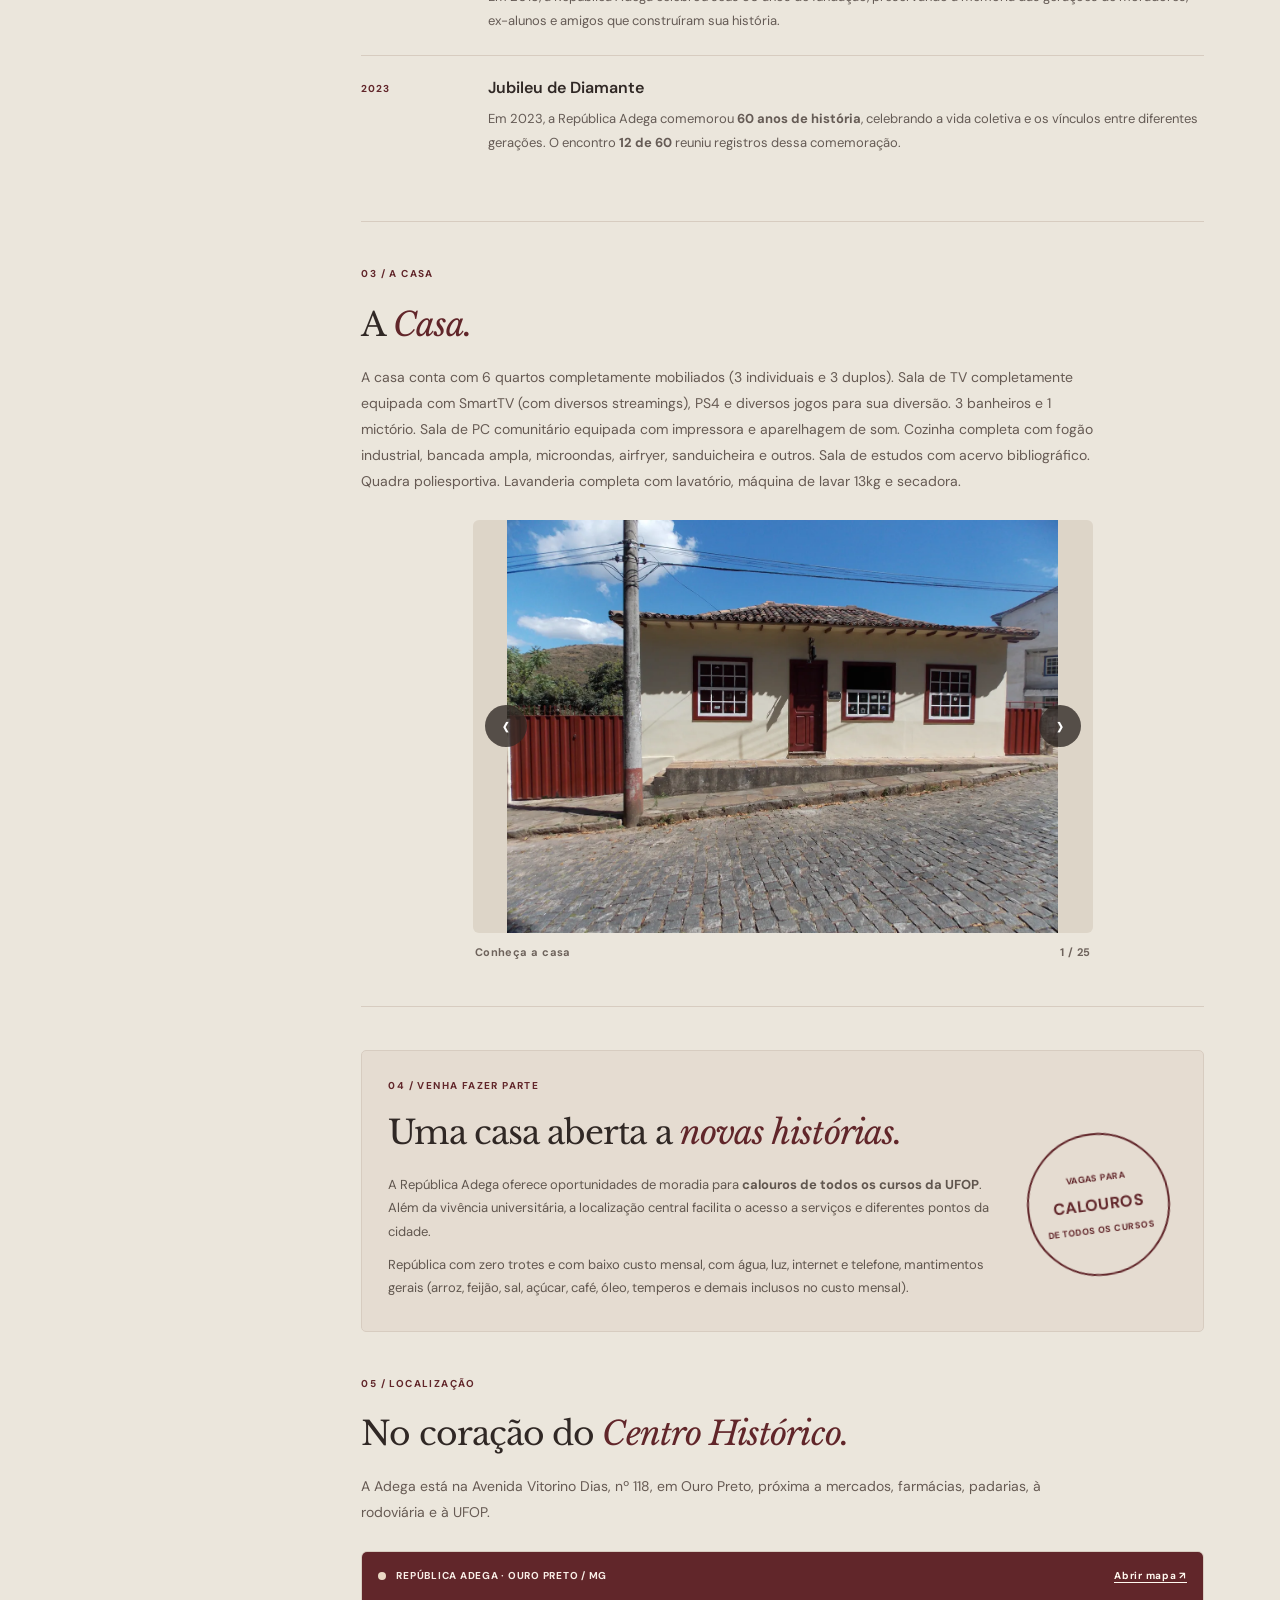
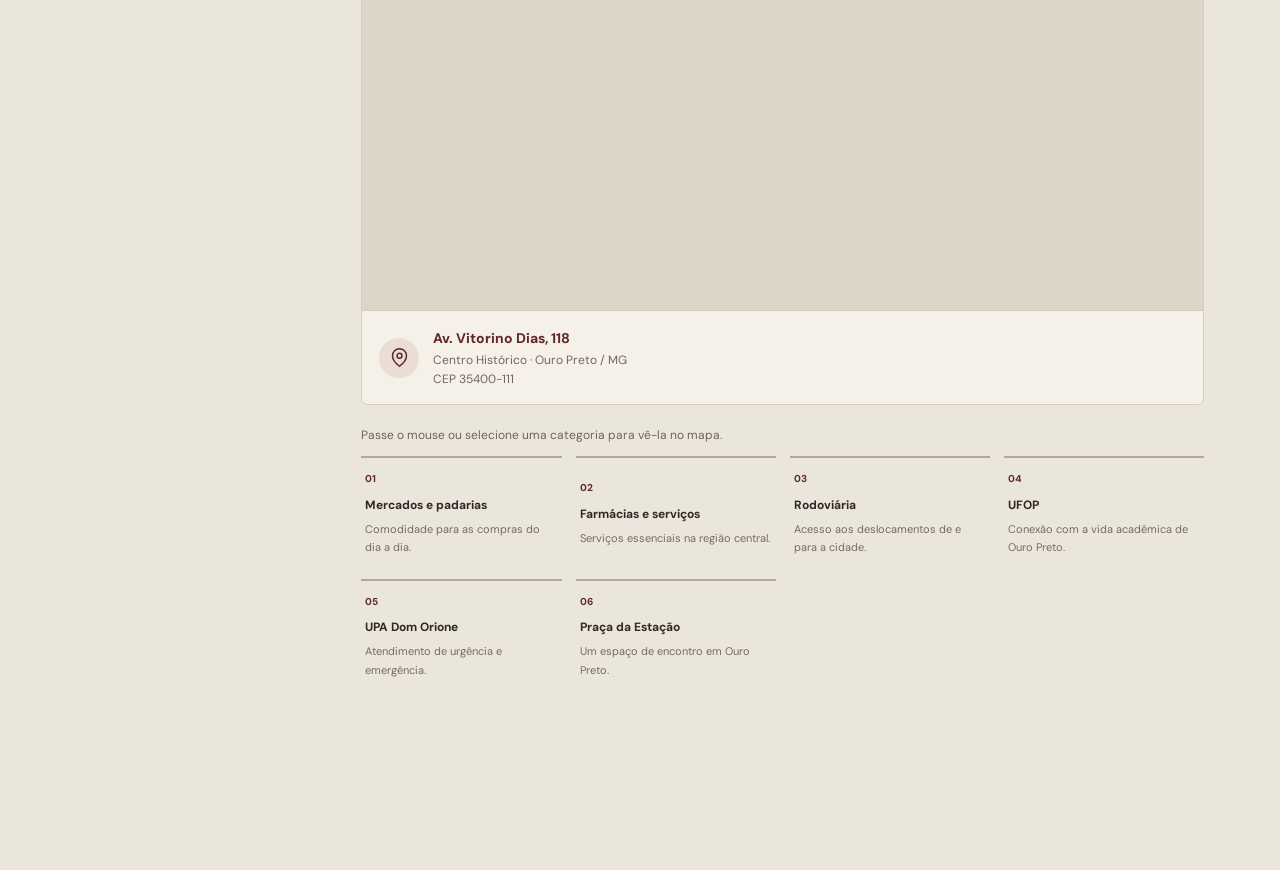
==== commit 74482301: "Add files via upload" ====
--- a/index.html
+++ b/index.html
@@ -7,12 +7,12 @@
 <meta content="Sobre — República Adega" property="og:title"/><meta content="A história da República Adega desde 1963, no Centro Histórico de Ouro Preto. Conheça as tradições, o acervo e a localização na Avenida Vitorino Dias, 118." property="og:description"/><meta content="website" property="og:type"/><meta content="pt_BR" property="og:locale"/>
 <meta content="https://gabrielxcosta.github.io/republica-adega/imagens/logo-adega.png" property="og:image"/>
 <link href="https://gabrielxcosta.github.io/republica-adega/" rel="canonical"/><link href="imagens/logo-adega.png" rel="icon" type="image/png"/><link href="imagens/logo-adega.png" rel="apple-touch-icon"/>
-<link href="assets/site.css?v=2" rel="stylesheet"/><title>Sobre — República Adega</title>
+<link href="assets/site.css?v=3" rel="stylesheet"/><title>Sobre — República Adega</title>
 </head>
 <body data-page="sobre">
 <header class="site-header"><a aria-label="República Adega — início" class="brand" href="index.html">REPÚBLICA <span class="red">ADEGA</span></a><button aria-controls="primary-nav" aria-expanded="false" aria-label="Abrir menu" class="mobile-menu" type="button">MENU <span aria-hidden="true">☰</span></button><nav aria-label="Navegação principal" class="site-nav" id="primary-nav"><a aria-current="page" class="active" data-nav="sobre" href="index.html">SOBRE</a><a href="ex-alunos.html" data-nav="ex-alunos">EX-ALUNOS E HOMENAGEADOS</a><a data-nav="moradores" href="moradores.html">MORADORES</a></nav></header>
 <main class="page-shell"><div id="sidebar"><aside class="sidebar-inner">
-<a aria-label="Voltar à página inicial" class="sidebar-logo-link" href="index.html"><img alt="Logo principal da República Adega, no formato de barril de madeira" class="sidebar-logo" height="466" src="imagens/logo-adega.png" width="700"/></a>
+<a aria-label="Voltar à página inicial" class="sidebar-logo-link" href="index.html"><img alt="Logo principal da República Adega, no formato de barril de madeira" class="sidebar-logo" height="466" src="imagens/logo-adega-700.webp" width="700"/></a>
 <h2 class="sidebar-name">República <em>Adega</em></h2><span class="sidebar-email">DESDE 1963 · OURO PRETO / MG</span>
 <div class="sidebar-divider"></div><h3 class="sidebar-title">INFORMAÇÕES GERAIS</h3><p class="sidebar-text">Av. Vitorino Dias, 118<br/>Centro Histórico · Ouro Preto / MG<br/>CEP 35400-111<br>Telefone: <a href="tel:+553135512445">(31) 3551-2445</a></p>
 <a class="sidebar-mini-link" href="index.html#localizacao">Ver no mapa ↗</a>
@@ -66,5 +66,5 @@
 <p class="nearby-hint">Passe o mouse ou selecione uma categoria para vê-la no mapa.</p>
 <div class="nearby-grid"><button type="button" data-map-query="mercados e padarias perto de Avenida Vitorino Dias 118 Ouro Preto MG"><span>01</span><strong>Mercados e padarias</strong><small>Comodidade para as compras do dia a dia.</small></button><button type="button" data-map-query="farmácias perto de Avenida Vitorino Dias 118 Ouro Preto MG"><span>02</span><strong>Farmácias e serviços</strong><small>Serviços essenciais na região central.</small></button><button type="button" data-map-query="rodoviária Ouro Preto MG"><span>03</span><strong>Rodoviária</strong><small>Acesso aos deslocamentos de e para a cidade.</small></button><button type="button" data-map-query="Universidade Federal de Ouro Preto UFOP Ouro Preto MG"><span>04</span><strong>UFOP</strong><small>Conexão com a vida acadêmica de Ouro Preto.</small></button><button type="button" data-map-query="UPA Dom Orione Ouro Preto MG"><span>05</span><strong>UPA Dom Orione</strong><small>Atendimento de urgência e emergência.</small></button><button type="button" data-map-query="Praça da Estação Ouro Preto MG"><span>06</span><strong>Praça da Estação</strong><small>Um espaço de encontro em Ouro Preto.</small></button></div>
 </section></div></main>
-<script defer="" src="assets/site.js?v=2"></script>
+<script defer="" src="assets/site.js?v=3"></script>
 </body></html>
--- a/assets/site.css
+++ b/assets/site.css
@@ -270,5 +270,6 @@
 /* As entradas são ativadas progressivamente pelo observador de rolagem. */
 @media (prefers-reduced-motion: no-preference) {
   .entrance-pending {opacity:0; translate:0 16px}
-  .entrance-ready {opacity:1; translate:0 0; transition:opacity .7s ease, translate .7s ease}
-}
+  .entrance-ready {animation:entrance-appear .7s ease both}
+  @keyframes entrance-appear {from {opacity:0; translate:0 16px} to {opacity:1; translate:0 0}}
+}
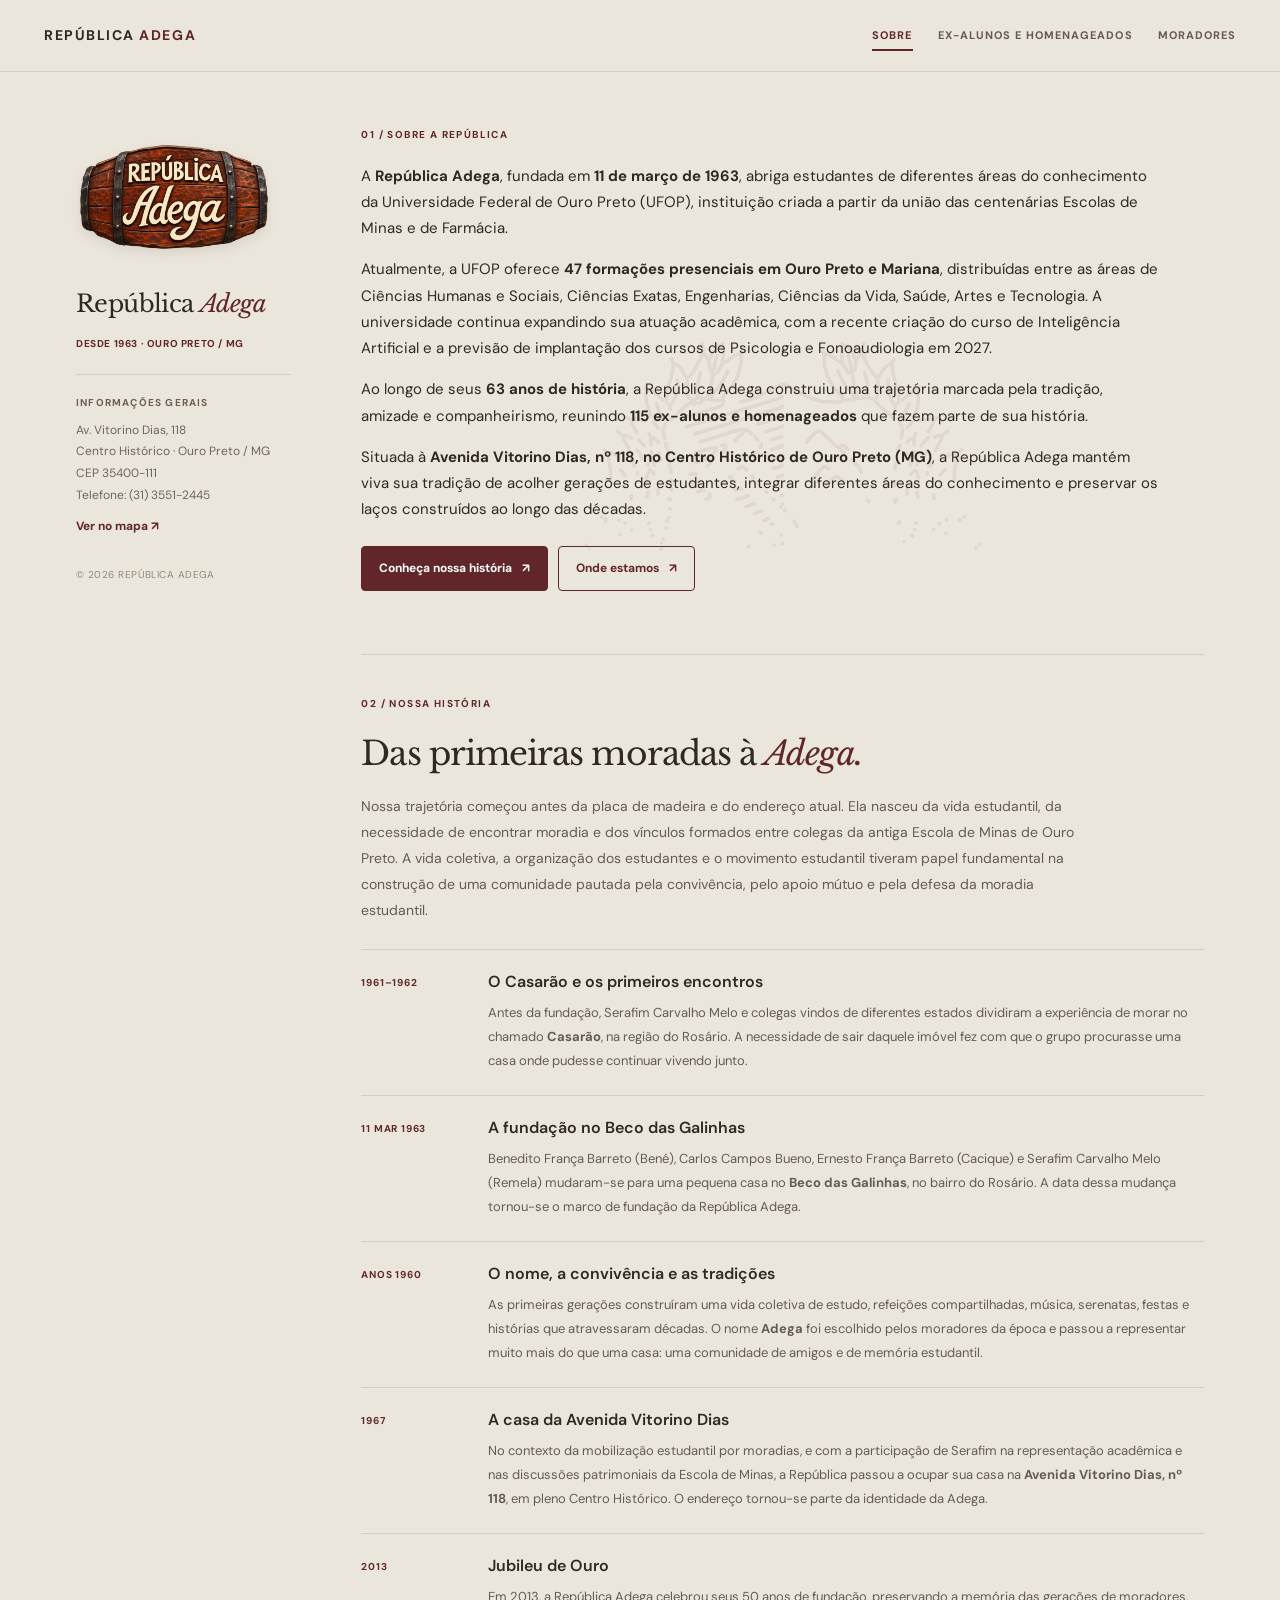
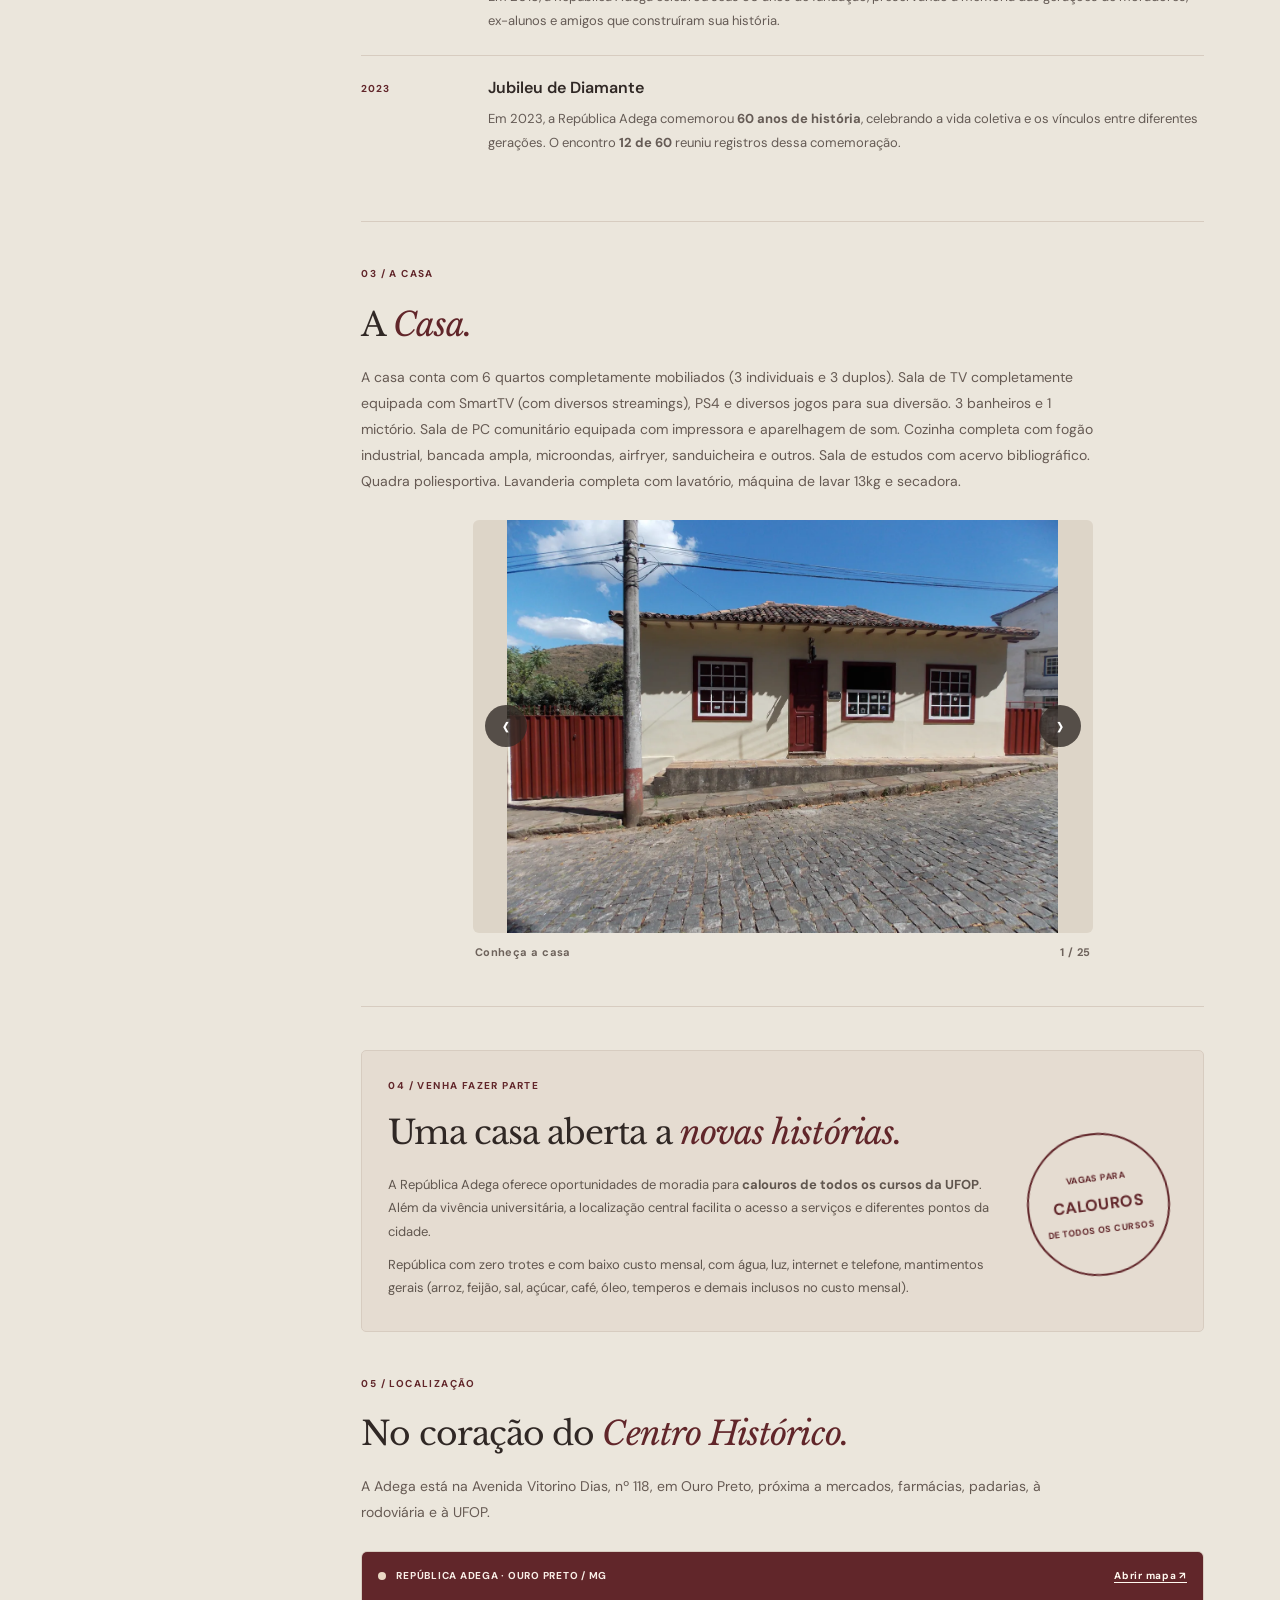
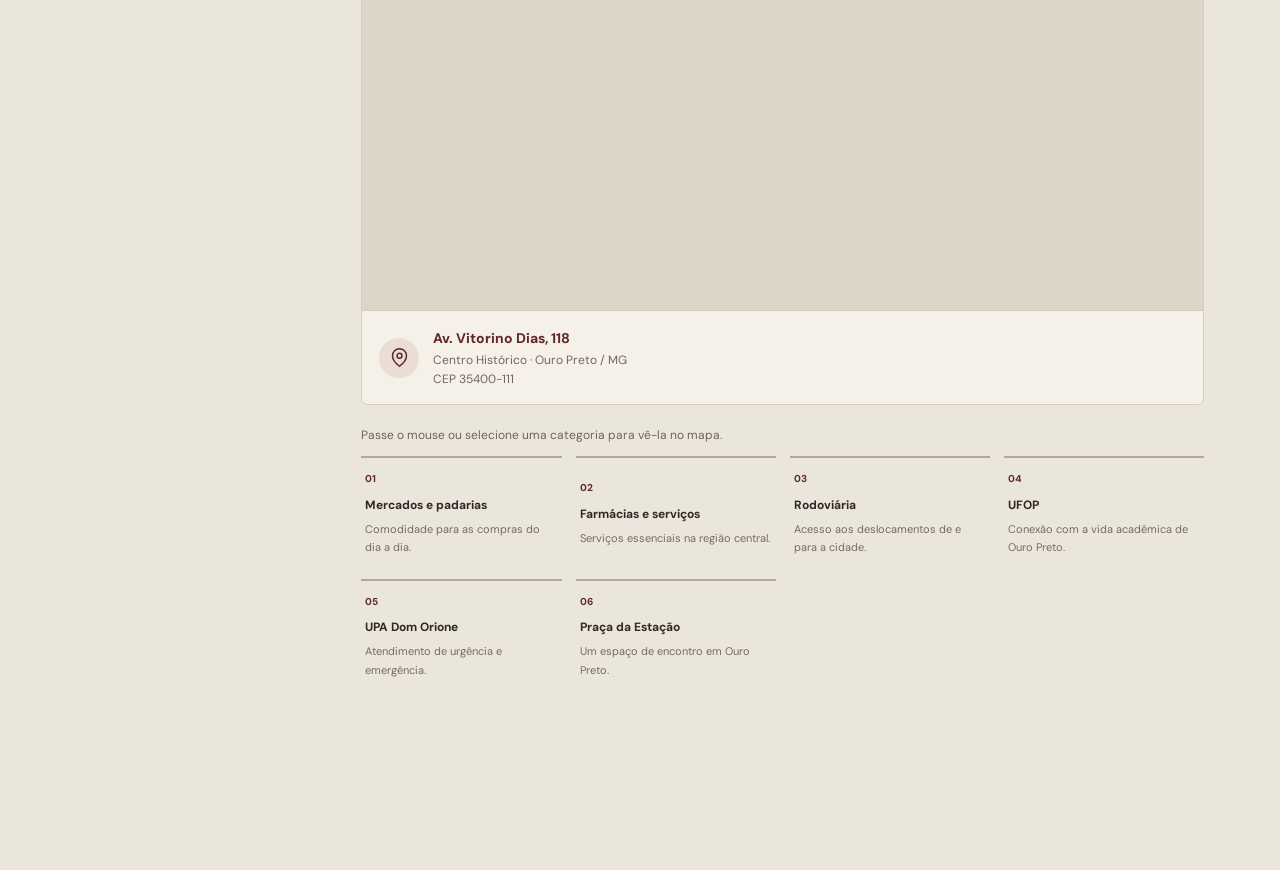
==== commit c44f180c: "Add files via upload" ====
--- a/index.html
+++ b/index.html
@@ -7,7 +7,7 @@
 <meta content="Sobre — República Adega" property="og:title"/><meta content="A história da República Adega desde 1963, no Centro Histórico de Ouro Preto. Conheça as tradições, o acervo e a localização na Avenida Vitorino Dias, 118." property="og:description"/><meta content="website" property="og:type"/><meta content="pt_BR" property="og:locale"/>
 <meta content="https://gabrielxcosta.github.io/republica-adega/imagens/logo-adega.png" property="og:image"/>
 <link href="https://gabrielxcosta.github.io/republica-adega/" rel="canonical"/><link href="imagens/logo-adega.png" rel="icon" type="image/png"/><link href="imagens/logo-adega.png" rel="apple-touch-icon"/>
-<link href="assets/site.css?v=3" rel="stylesheet"/><title>Sobre — República Adega</title>
+<link href="assets/site.css?v=4" rel="stylesheet"/><title>Sobre — República Adega</title>
 </head>
 <body data-page="sobre">
 <header class="site-header"><a aria-label="República Adega — início" class="brand" href="index.html">REPÚBLICA <span class="red">ADEGA</span></a><button aria-controls="primary-nav" aria-expanded="false" aria-label="Abrir menu" class="mobile-menu" type="button">MENU <span aria-hidden="true">☰</span></button><nav aria-label="Navegação principal" class="site-nav" id="primary-nav"><a aria-current="page" class="active" data-nav="sobre" href="index.html">SOBRE</a><a href="ex-alunos.html" data-nav="ex-alunos">EX-ALUNOS E HOMENAGEADOS</a><a data-nav="moradores" href="moradores.html">MORADORES</a></nav></header>
--- a/assets/site.css
+++ b/assets/site.css
@@ -203,8 +203,8 @@
   .archive-grid figure a {height:230px}
   .vacancies {padding:21px 17px 25px}
   .vacancy-content {grid-template-columns:1fr; gap:12px}
-  .vacancy-seal {width:auto; height:auto; border:0; border-top:1px solid var(--border); border-radius:0; transform:none; padding:15px 0 0; flex-direction:row; gap:9px; justify-content:flex-start; flex-wrap:wrap}
-  .vacancy-seal strong {font-size:13px}
+  .vacancy-seal {width:130px; height:130px; margin:8px auto 0; border:2px solid var(--wine); border-radius:50%; transform:rotate(-7deg); padding:0; flex-direction:column; gap:4px; justify-content:center; flex-wrap:nowrap}
+  .vacancy-seal strong {font-size:15px}
   .map-frame iframe {height:285px}
   .map-topline {flex-wrap:wrap; gap:9px; font-size:9px}
   .map-address {align-items:flex-start}
@@ -273,3 +273,17 @@
   .entrance-ready {animation:entrance-appear .7s ease both}
   @keyframes entrance-appear {from {opacity:0; translate:0 16px} to {opacity:1; translate:0 0}}
 }
+
+/* Ajustes para telas pequenas e dispositivos de toque. */
+@media (max-width:700px) {
+  .site-nav.open {max-height:calc(100vh - 90px); max-height:calc(100dvh - 90px); overflow-y:auto; overscroll-behavior:contain}
+  .site-nav a {min-height:44px; display:flex; align-items:center}
+  .mobile-menu,.carousel-arrow {min-width:44px; min-height:44px}
+  .page-main::before {height:100vh; height:100dvh; margin-bottom:-100vh; margin-bottom:-100dvh}
+  .nearby-grid>button {min-height:60px}
+  .person-card {overflow-wrap:anywhere}
+}
+@media (hover:none) {
+  .person-card:hover {transform:none; box-shadow:none}
+  .nearby-grid>button:hover:not(:focus-visible) {border-color:#bba59a; background:transparent}
+}
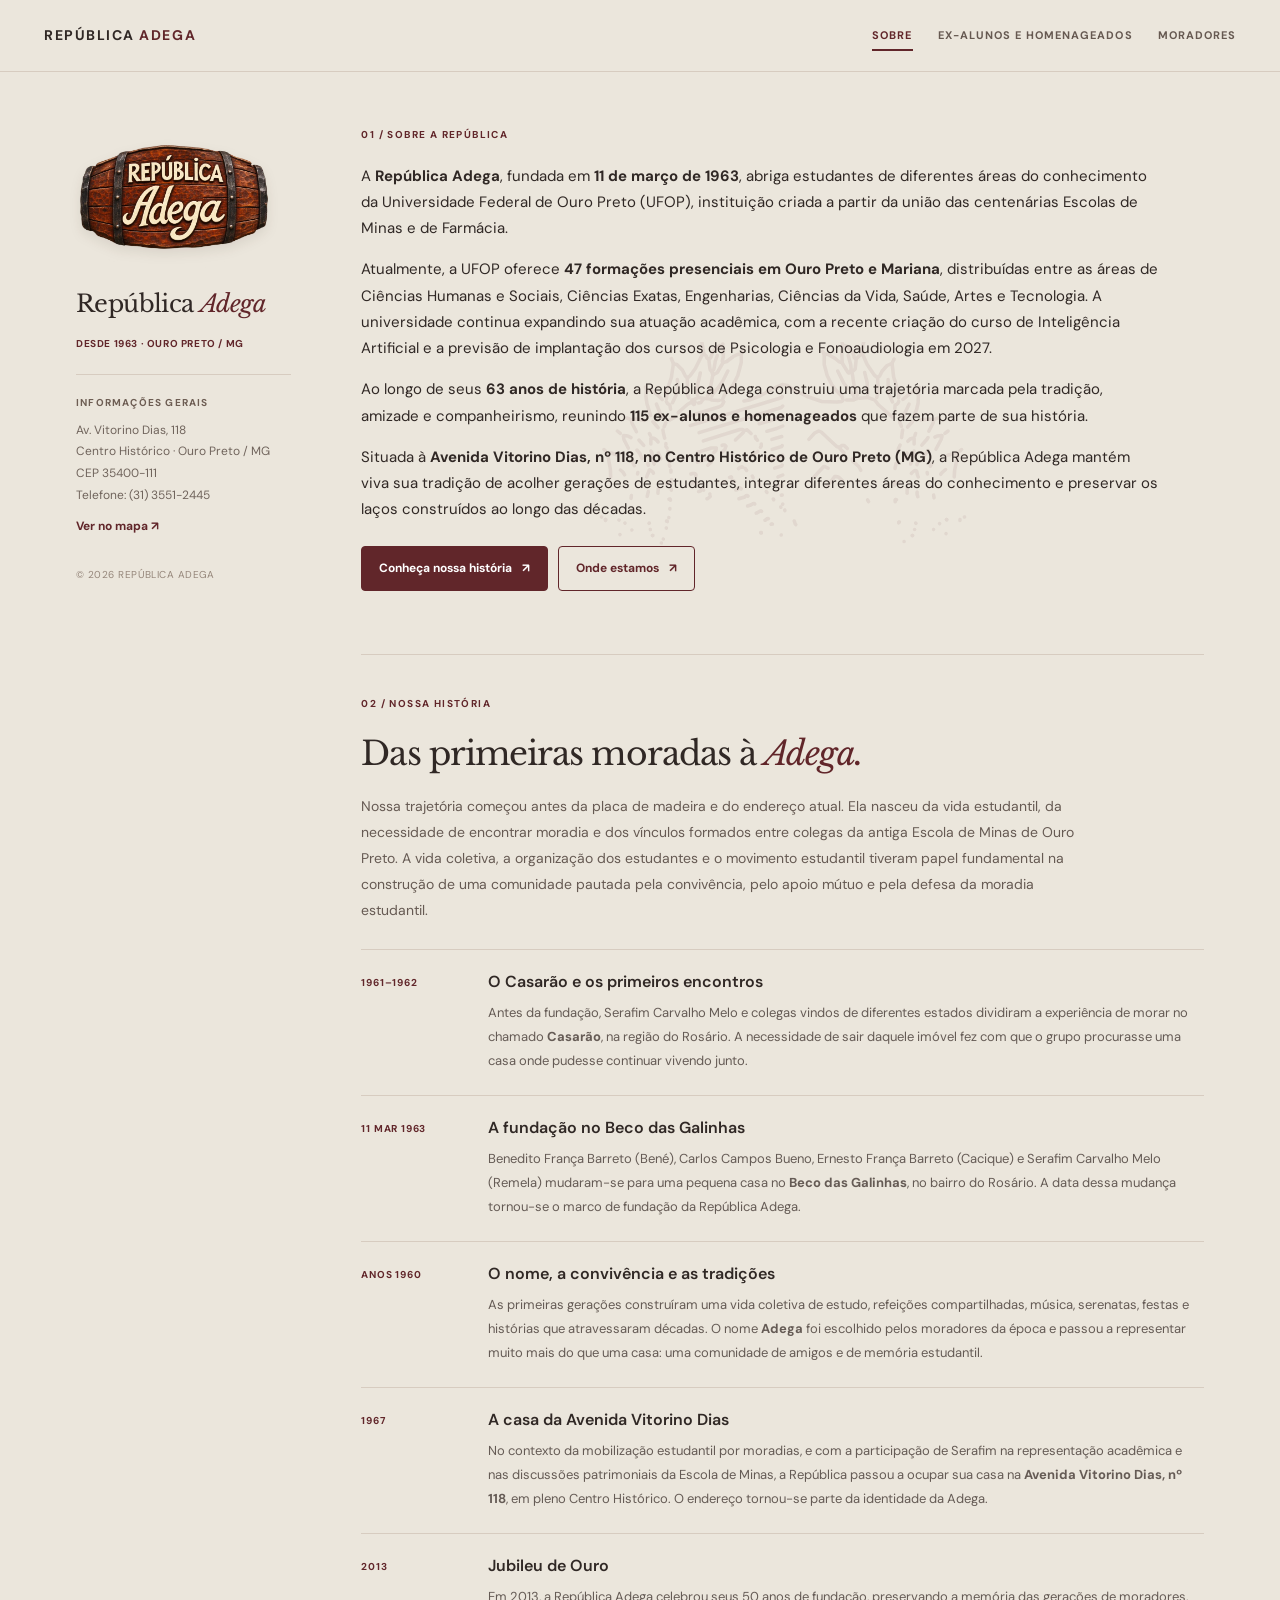
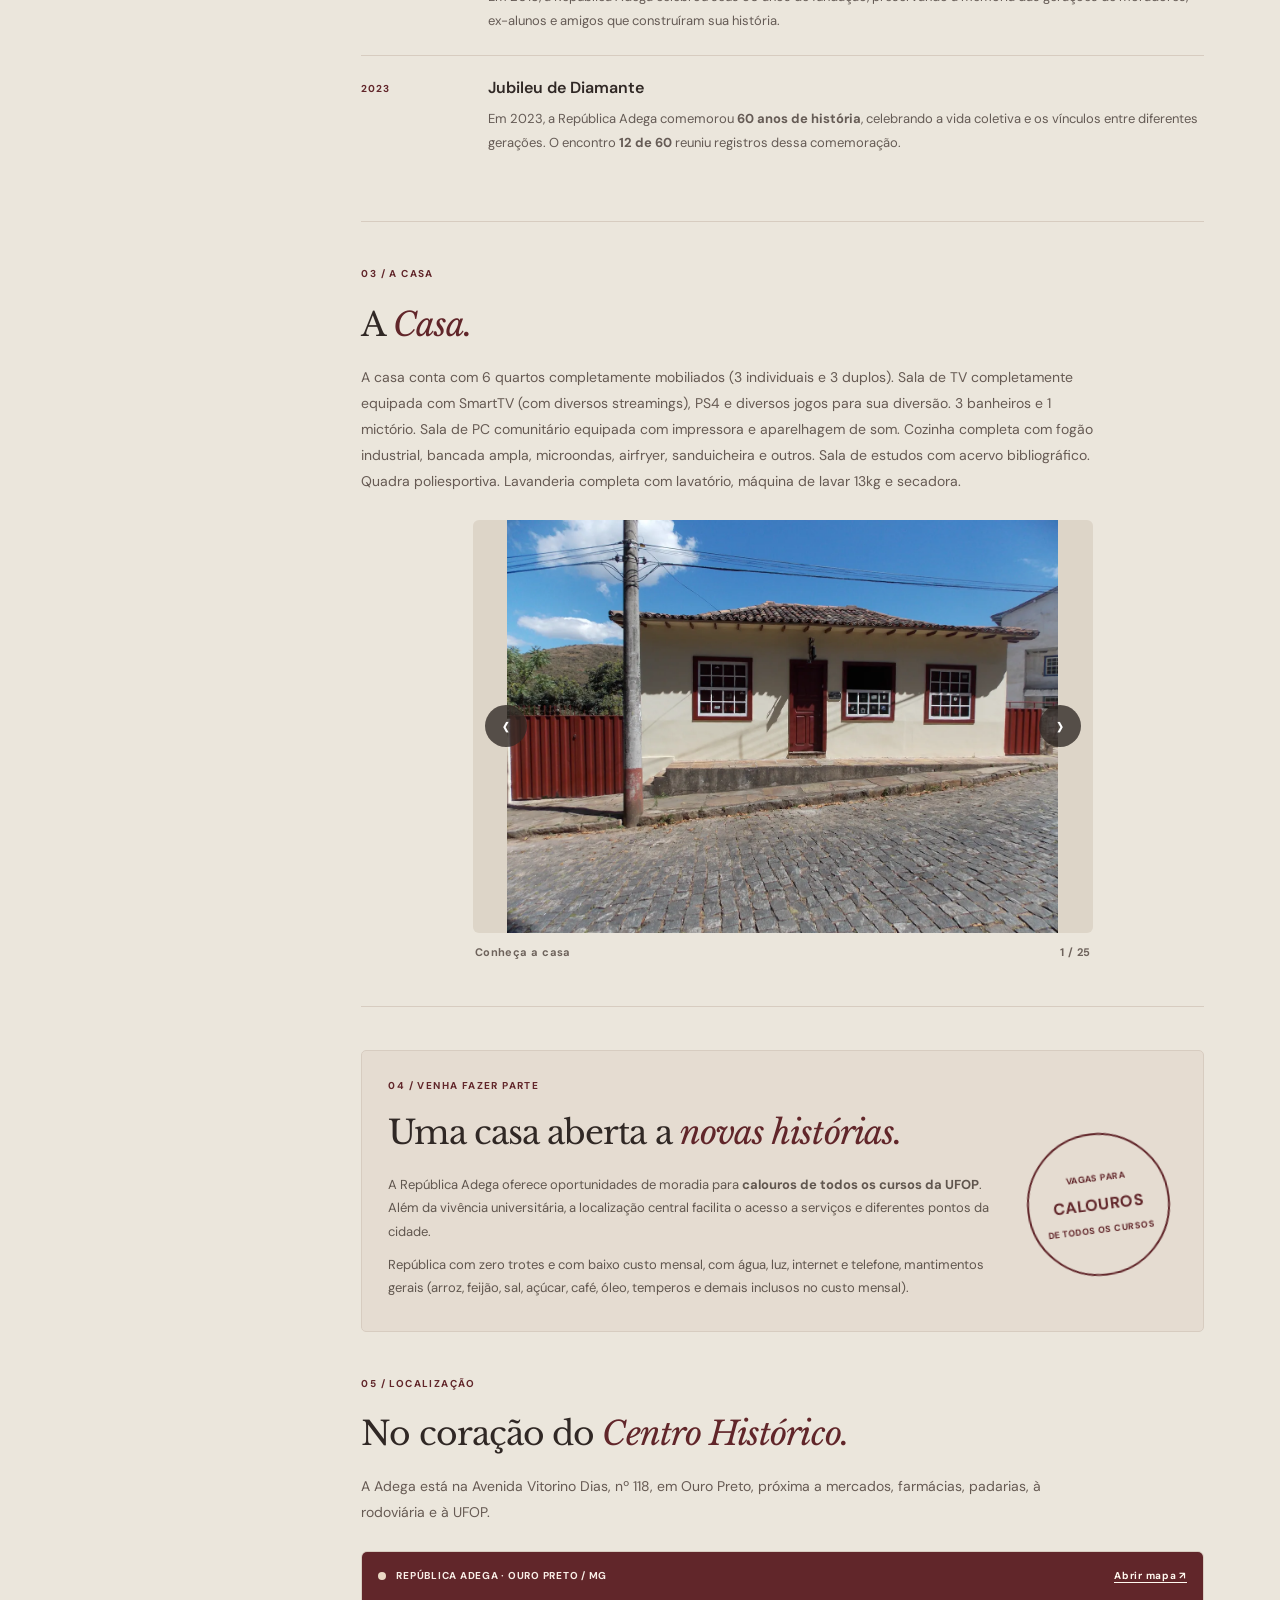
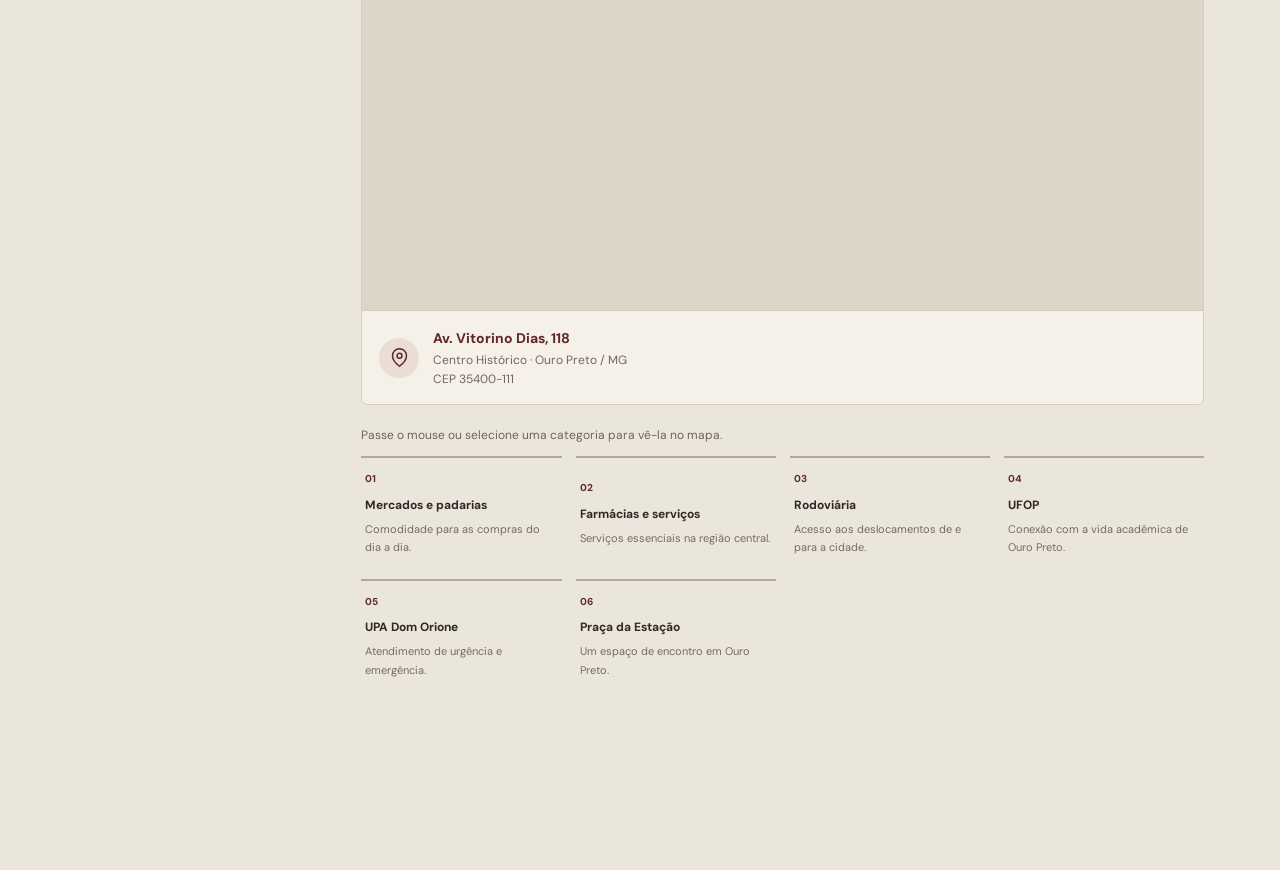
==== commit 526ecf2e: "Add files via upload" ====
--- a/index.html
+++ b/index.html
@@ -7,7 +7,7 @@
 <meta content="Sobre — República Adega" property="og:title"/><meta content="A história da República Adega desde 1963, no Centro Histórico de Ouro Preto. Conheça as tradições, o acervo e a localização na Avenida Vitorino Dias, 118." property="og:description"/><meta content="website" property="og:type"/><meta content="pt_BR" property="og:locale"/>
 <meta content="https://gabrielxcosta.github.io/republica-adega/imagens/logo-adega.png" property="og:image"/>
 <link href="https://gabrielxcosta.github.io/republica-adega/" rel="canonical"/><link href="imagens/logo-adega.png" rel="icon" type="image/png"/><link href="imagens/logo-adega.png" rel="apple-touch-icon"/>
-<link href="assets/site.css?v=4" rel="stylesheet"/><title>Sobre — República Adega</title>
+<link href="assets/site.css?v=5" rel="stylesheet"/><title>Sobre — República Adega</title>
 </head>
 <body data-page="sobre">
 <header class="site-header"><a aria-label="República Adega — início" class="brand" href="index.html">REPÚBLICA <span class="red">ADEGA</span></a><button aria-controls="primary-nav" aria-expanded="false" aria-label="Abrir menu" class="mobile-menu" type="button">MENU <span aria-hidden="true">☰</span></button><nav aria-label="Navegação principal" class="site-nav" id="primary-nav"><a aria-current="page" class="active" data-nav="sobre" href="index.html">SOBRE</a><a href="ex-alunos.html" data-nav="ex-alunos">EX-ALUNOS E HOMENAGEADOS</a><a data-nav="moradores" href="moradores.html">MORADORES</a></nav></header>
@@ -66,5 +66,5 @@
 <p class="nearby-hint">Passe o mouse ou selecione uma categoria para vê-la no mapa.</p>
 <div class="nearby-grid"><button type="button" data-map-query="mercados e padarias perto de Avenida Vitorino Dias 118 Ouro Preto MG"><span>01</span><strong>Mercados e padarias</strong><small>Comodidade para as compras do dia a dia.</small></button><button type="button" data-map-query="farmácias perto de Avenida Vitorino Dias 118 Ouro Preto MG"><span>02</span><strong>Farmácias e serviços</strong><small>Serviços essenciais na região central.</small></button><button type="button" data-map-query="rodoviária Ouro Preto MG"><span>03</span><strong>Rodoviária</strong><small>Acesso aos deslocamentos de e para a cidade.</small></button><button type="button" data-map-query="Universidade Federal de Ouro Preto UFOP Ouro Preto MG"><span>04</span><strong>UFOP</strong><small>Conexão com a vida acadêmica de Ouro Preto.</small></button><button type="button" data-map-query="UPA Dom Orione Ouro Preto MG"><span>05</span><strong>UPA Dom Orione</strong><small>Atendimento de urgência e emergência.</small></button><button type="button" data-map-query="Praça da Estação Ouro Preto MG"><span>06</span><strong>Praça da Estação</strong><small>Um espaço de encontro em Ouro Preto.</small></button></div>
 </section></div></main>
-<script defer="" src="assets/site.js?v=3"></script>
+<script defer="" src="assets/site.js?v=4"></script>
 </body></html>
